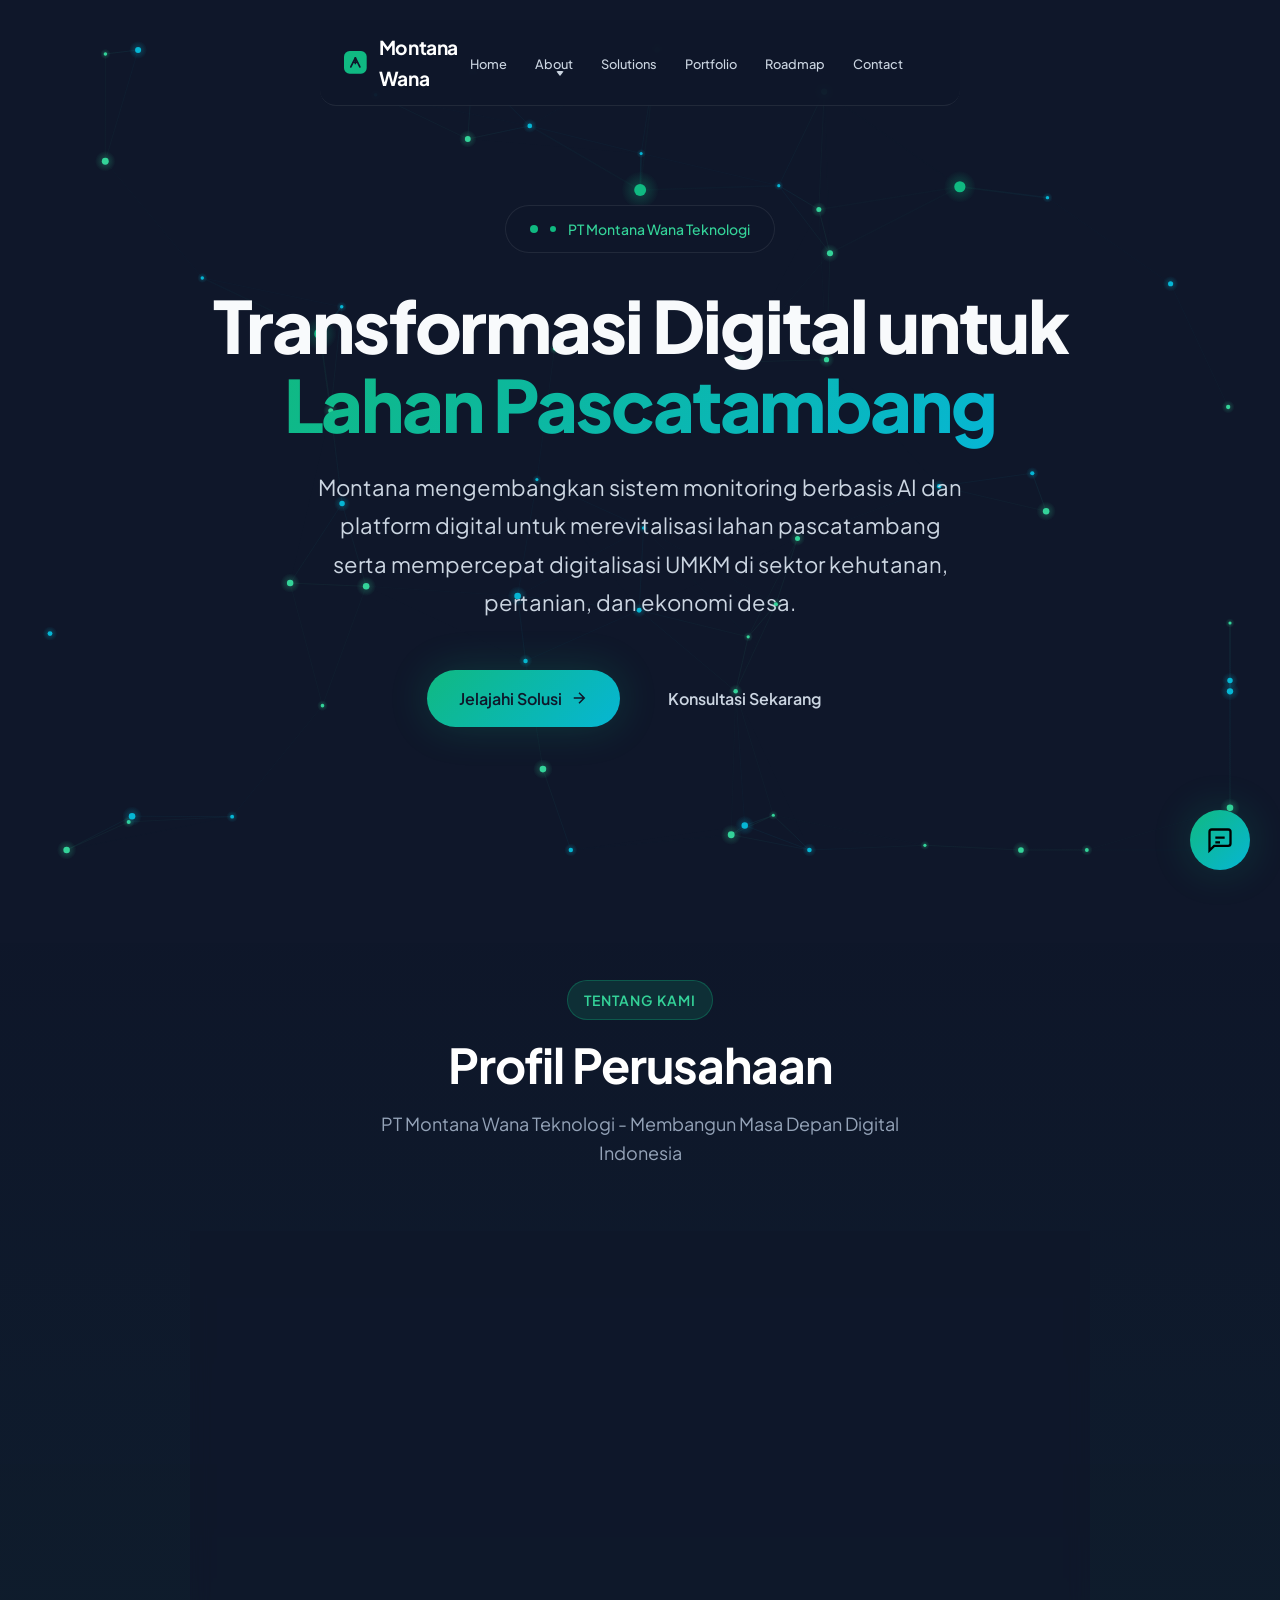
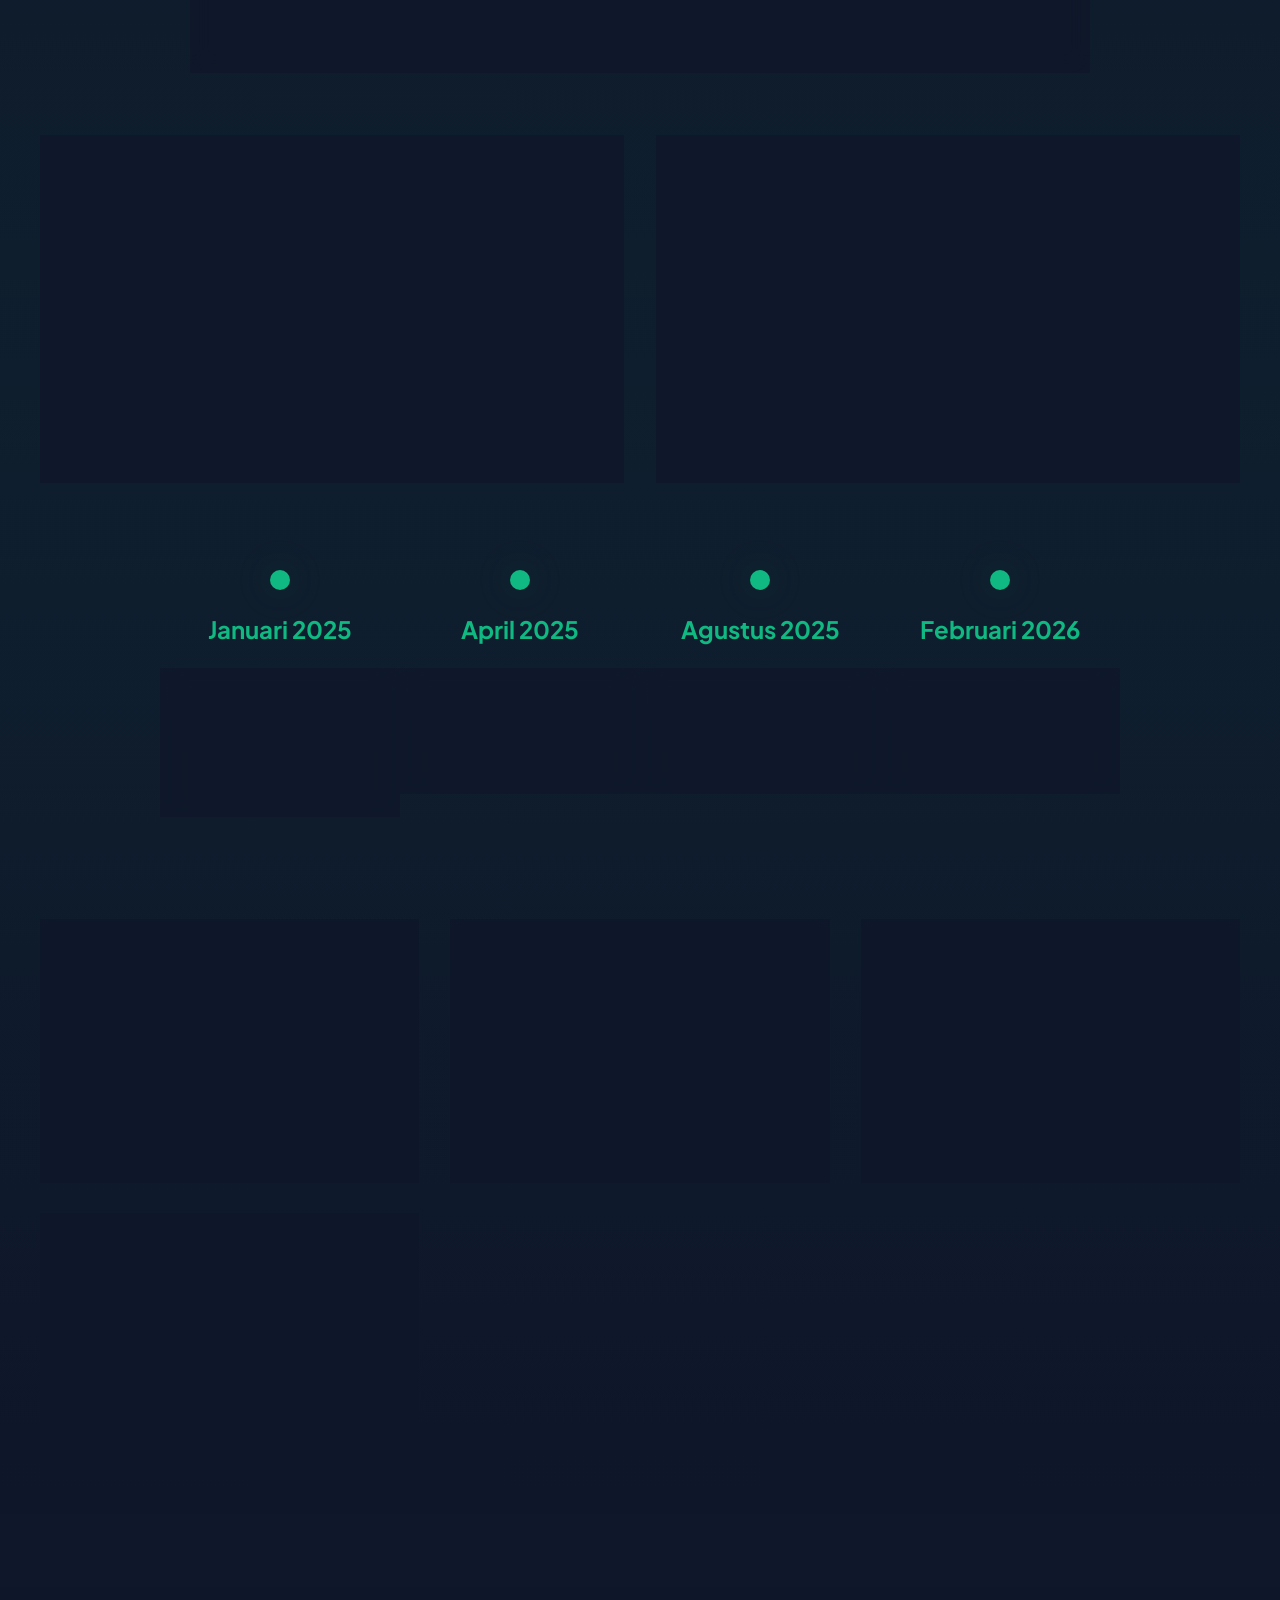
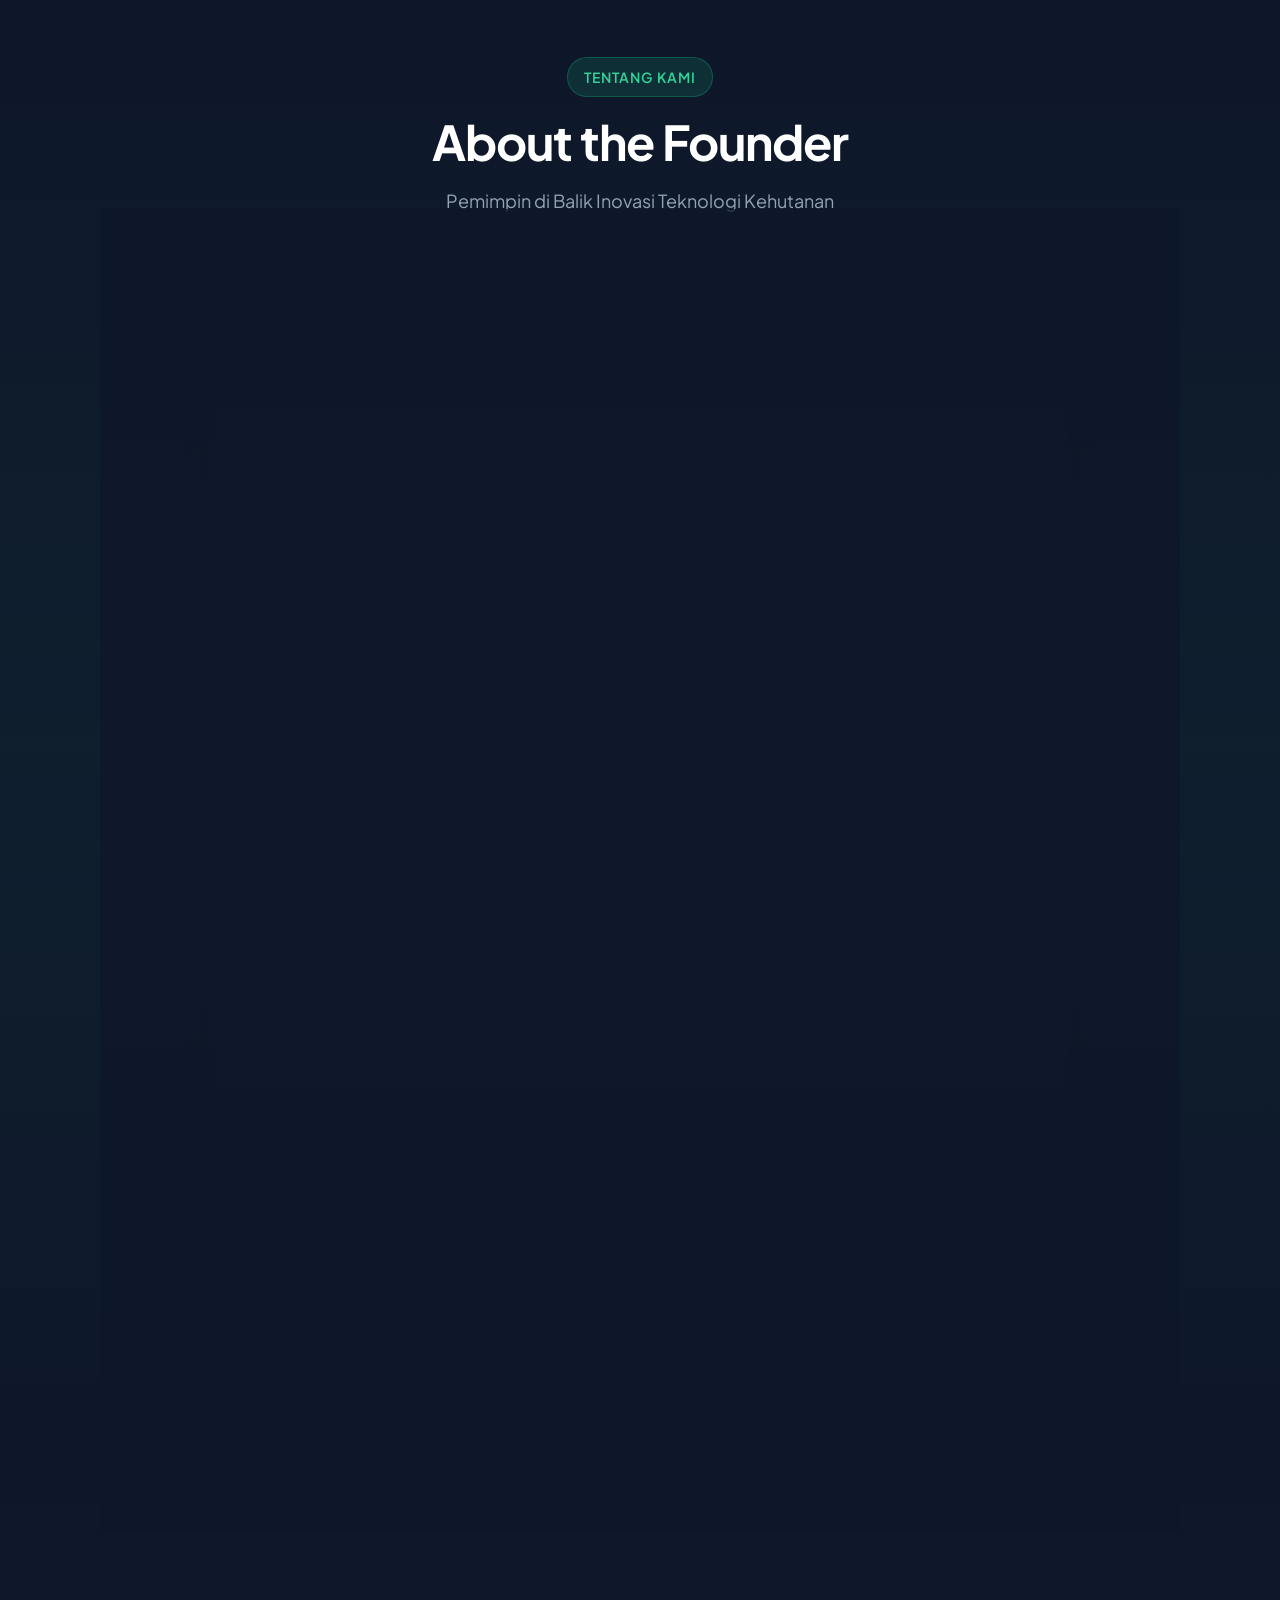
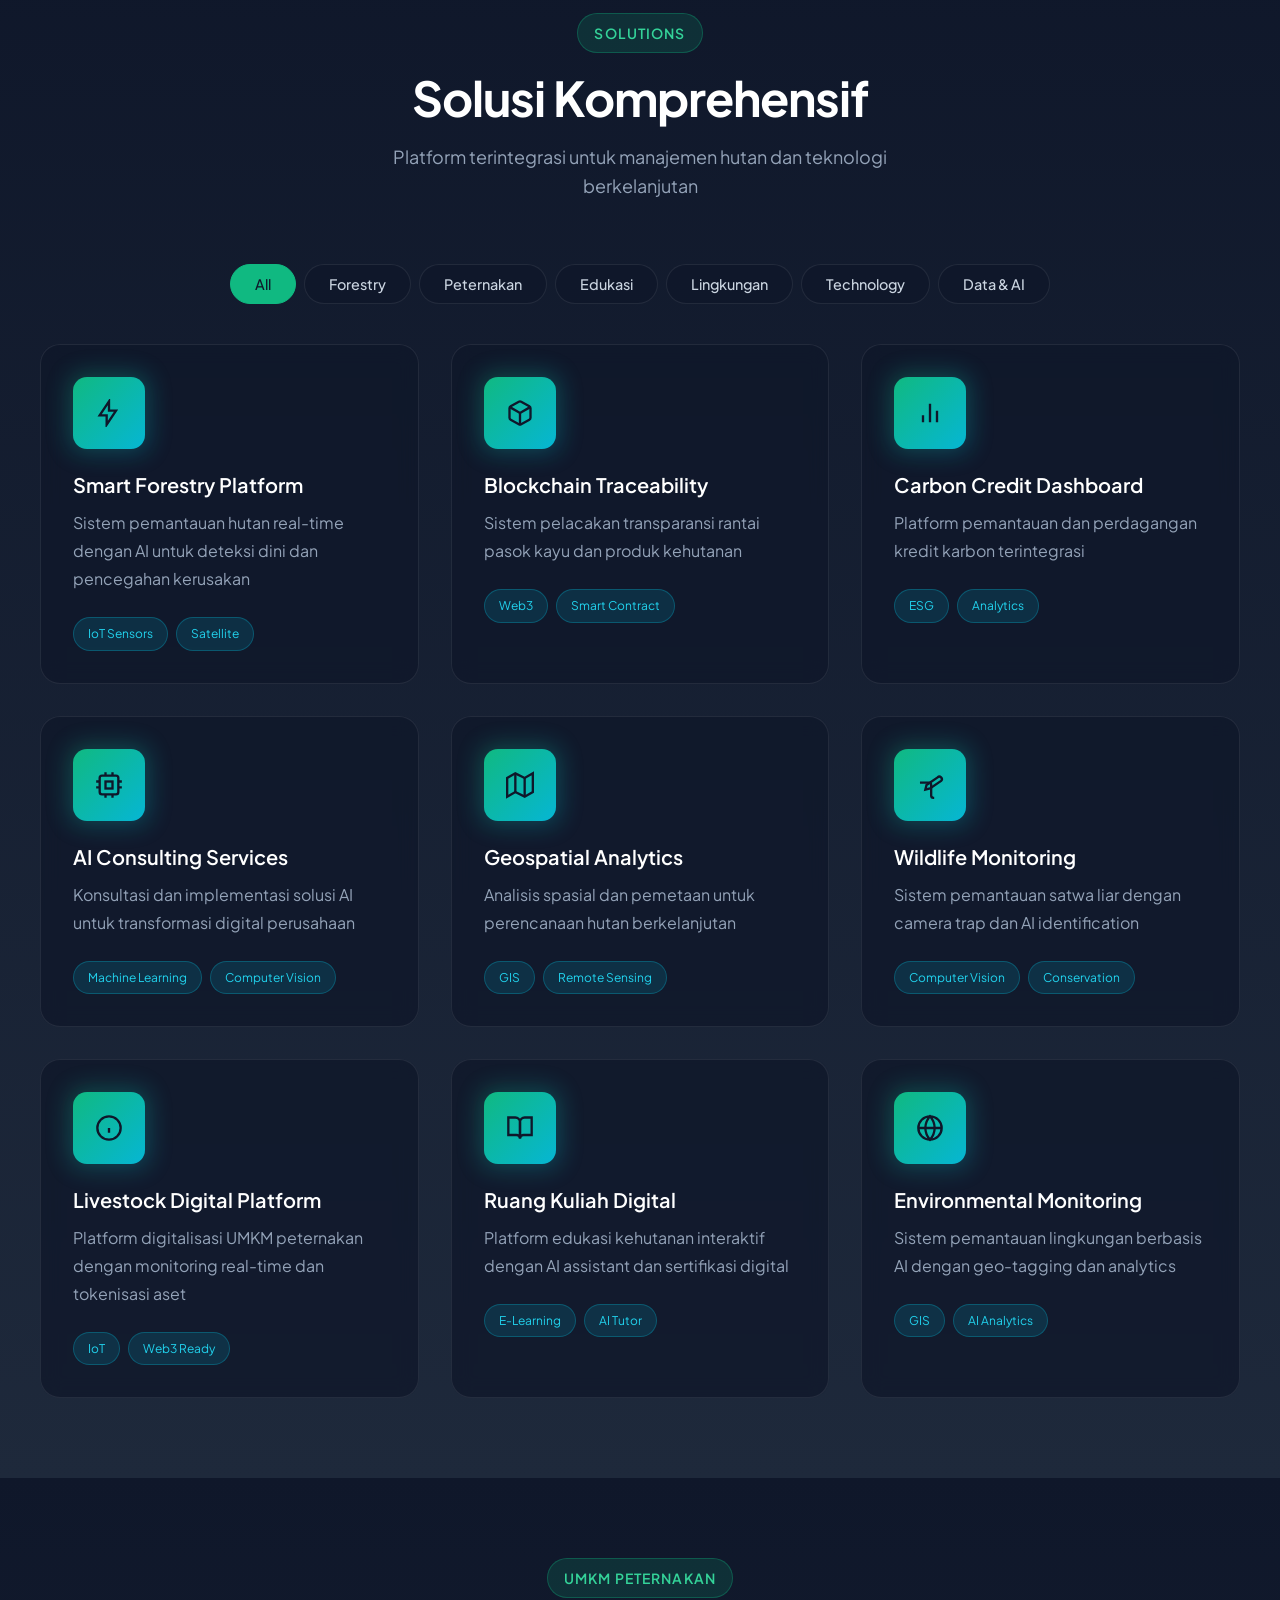
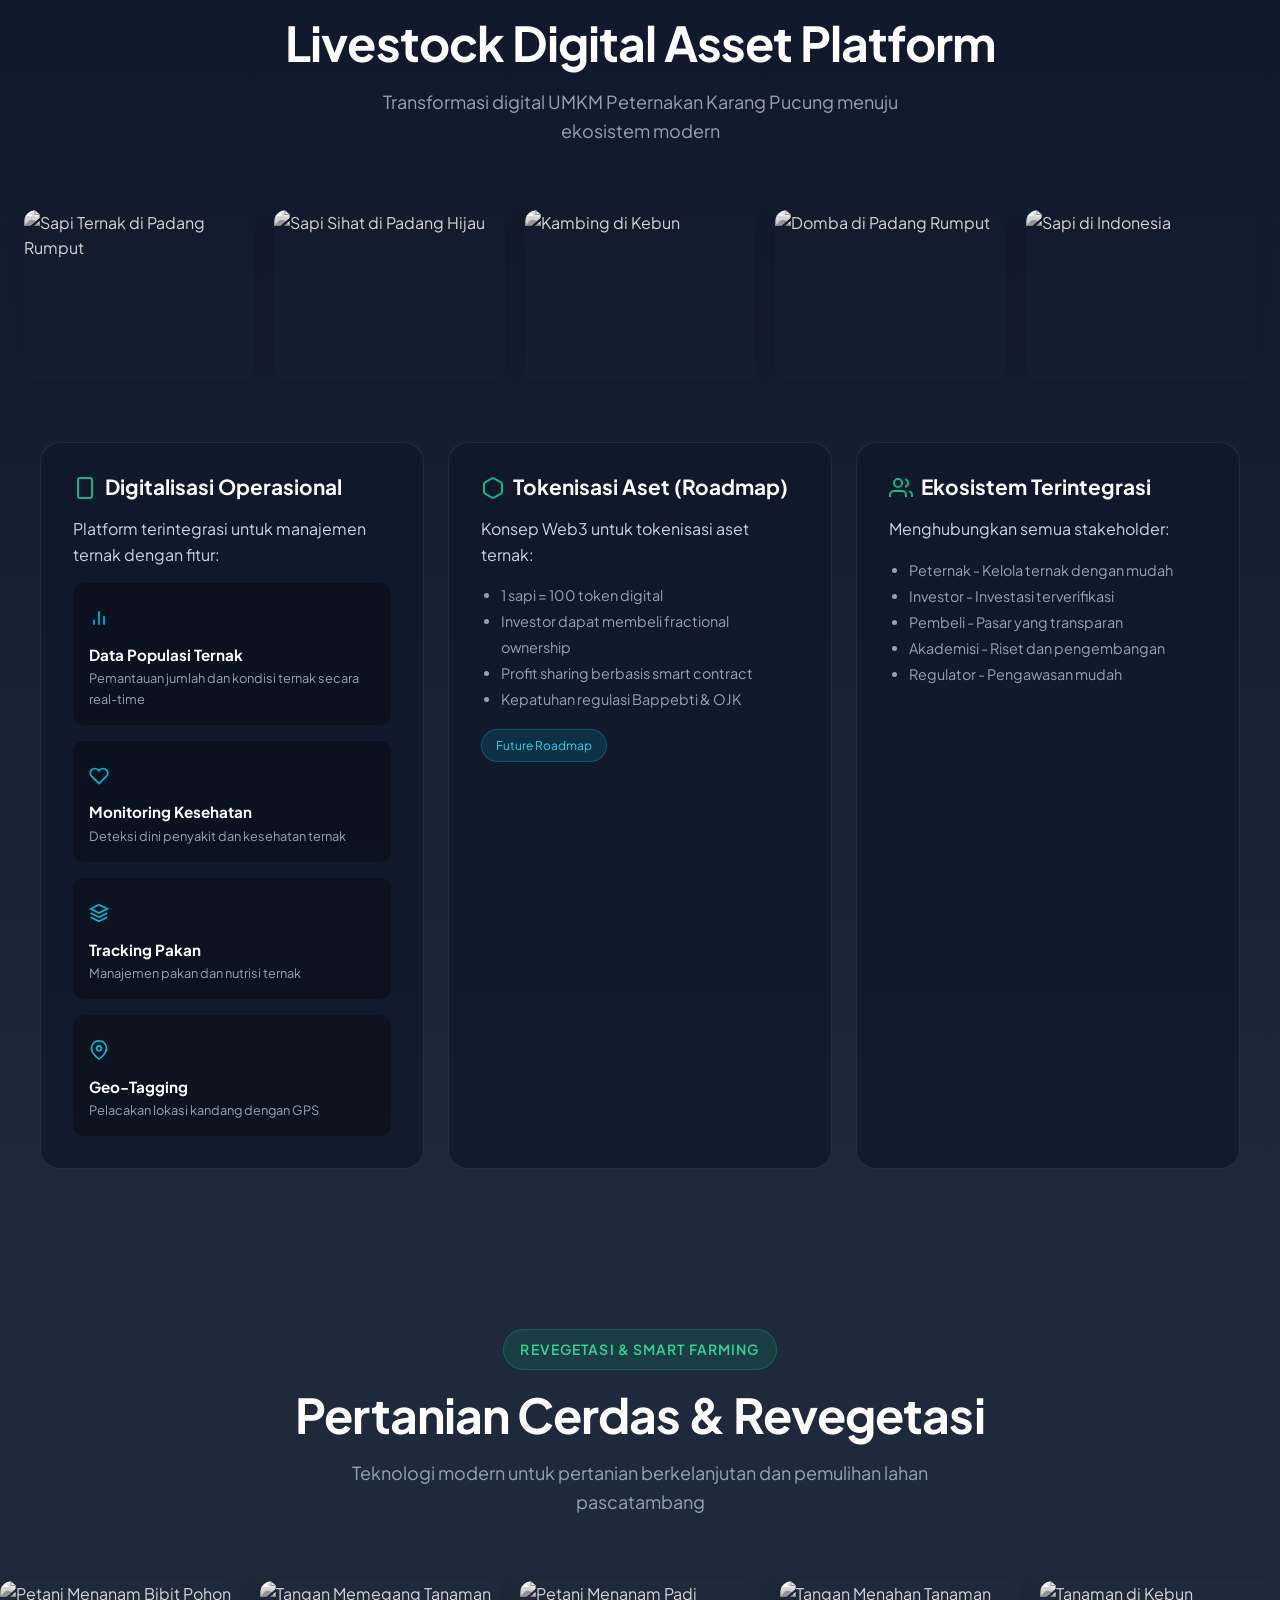
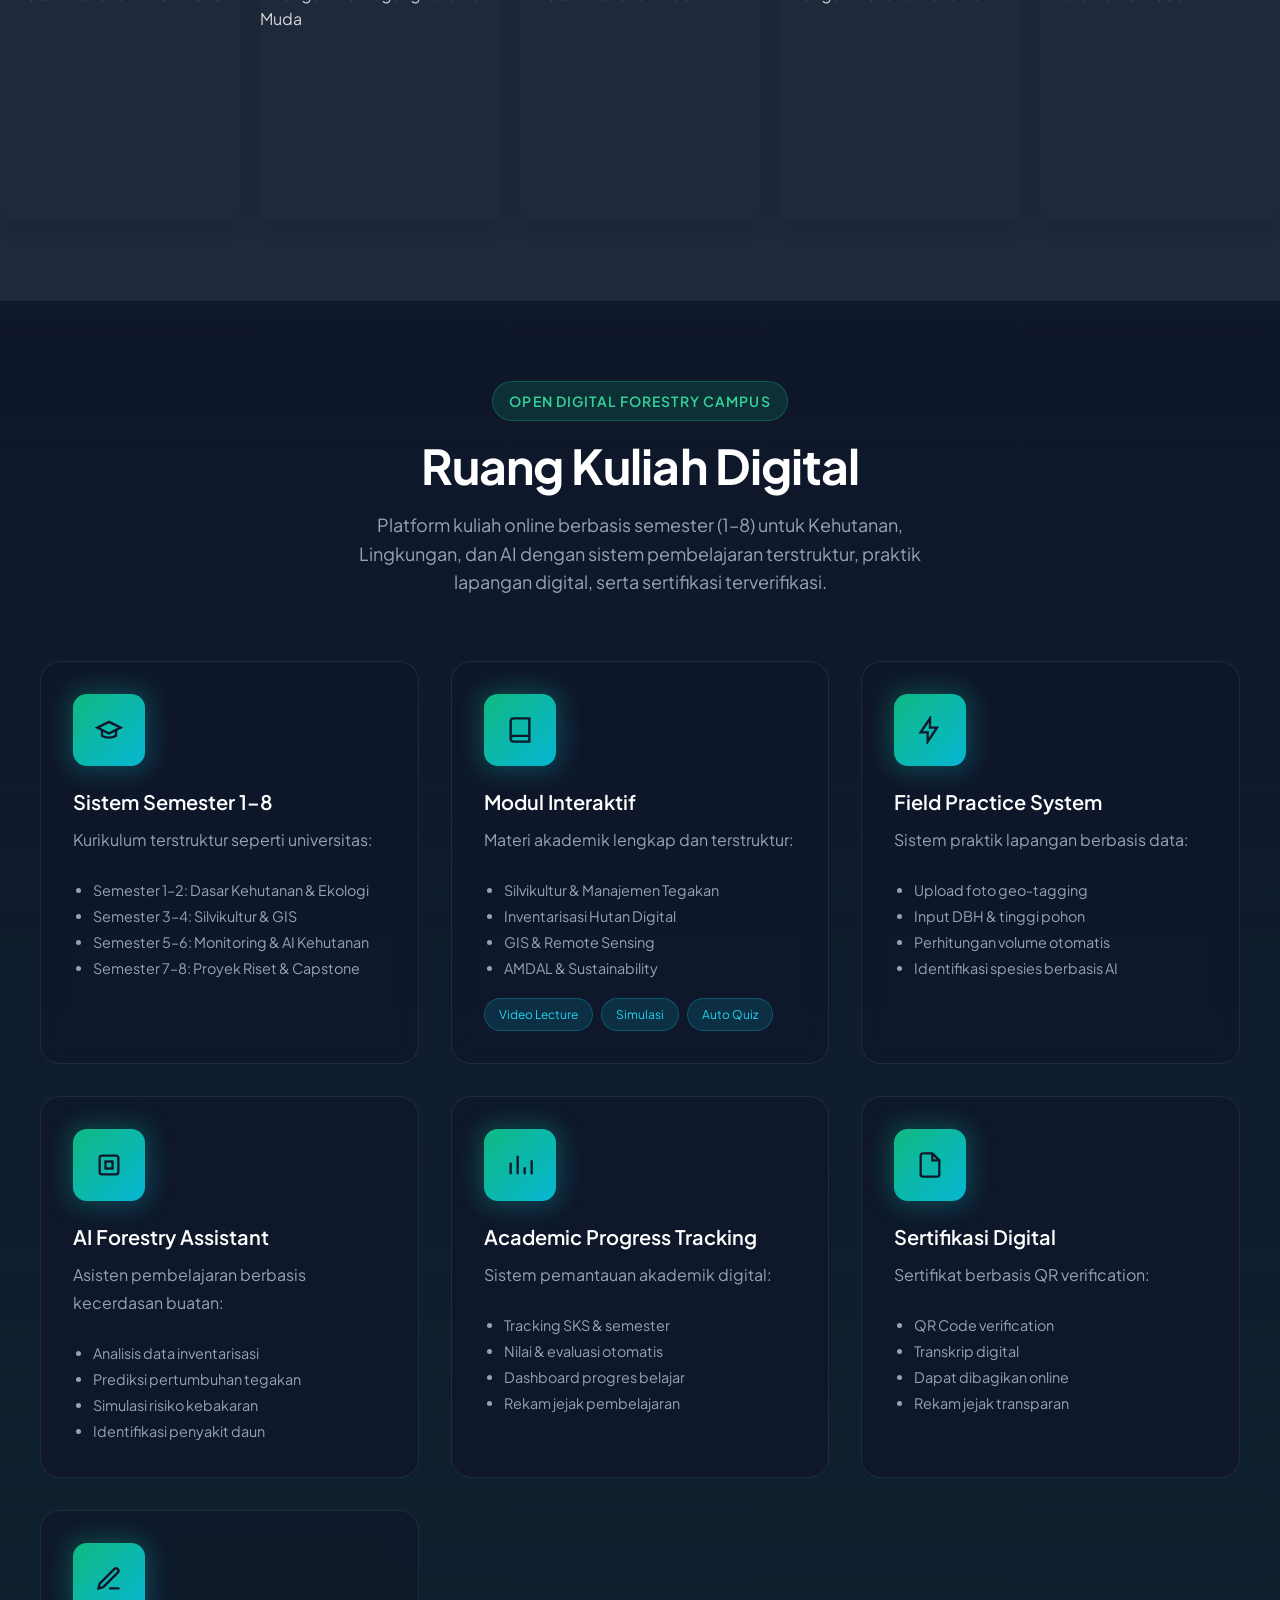
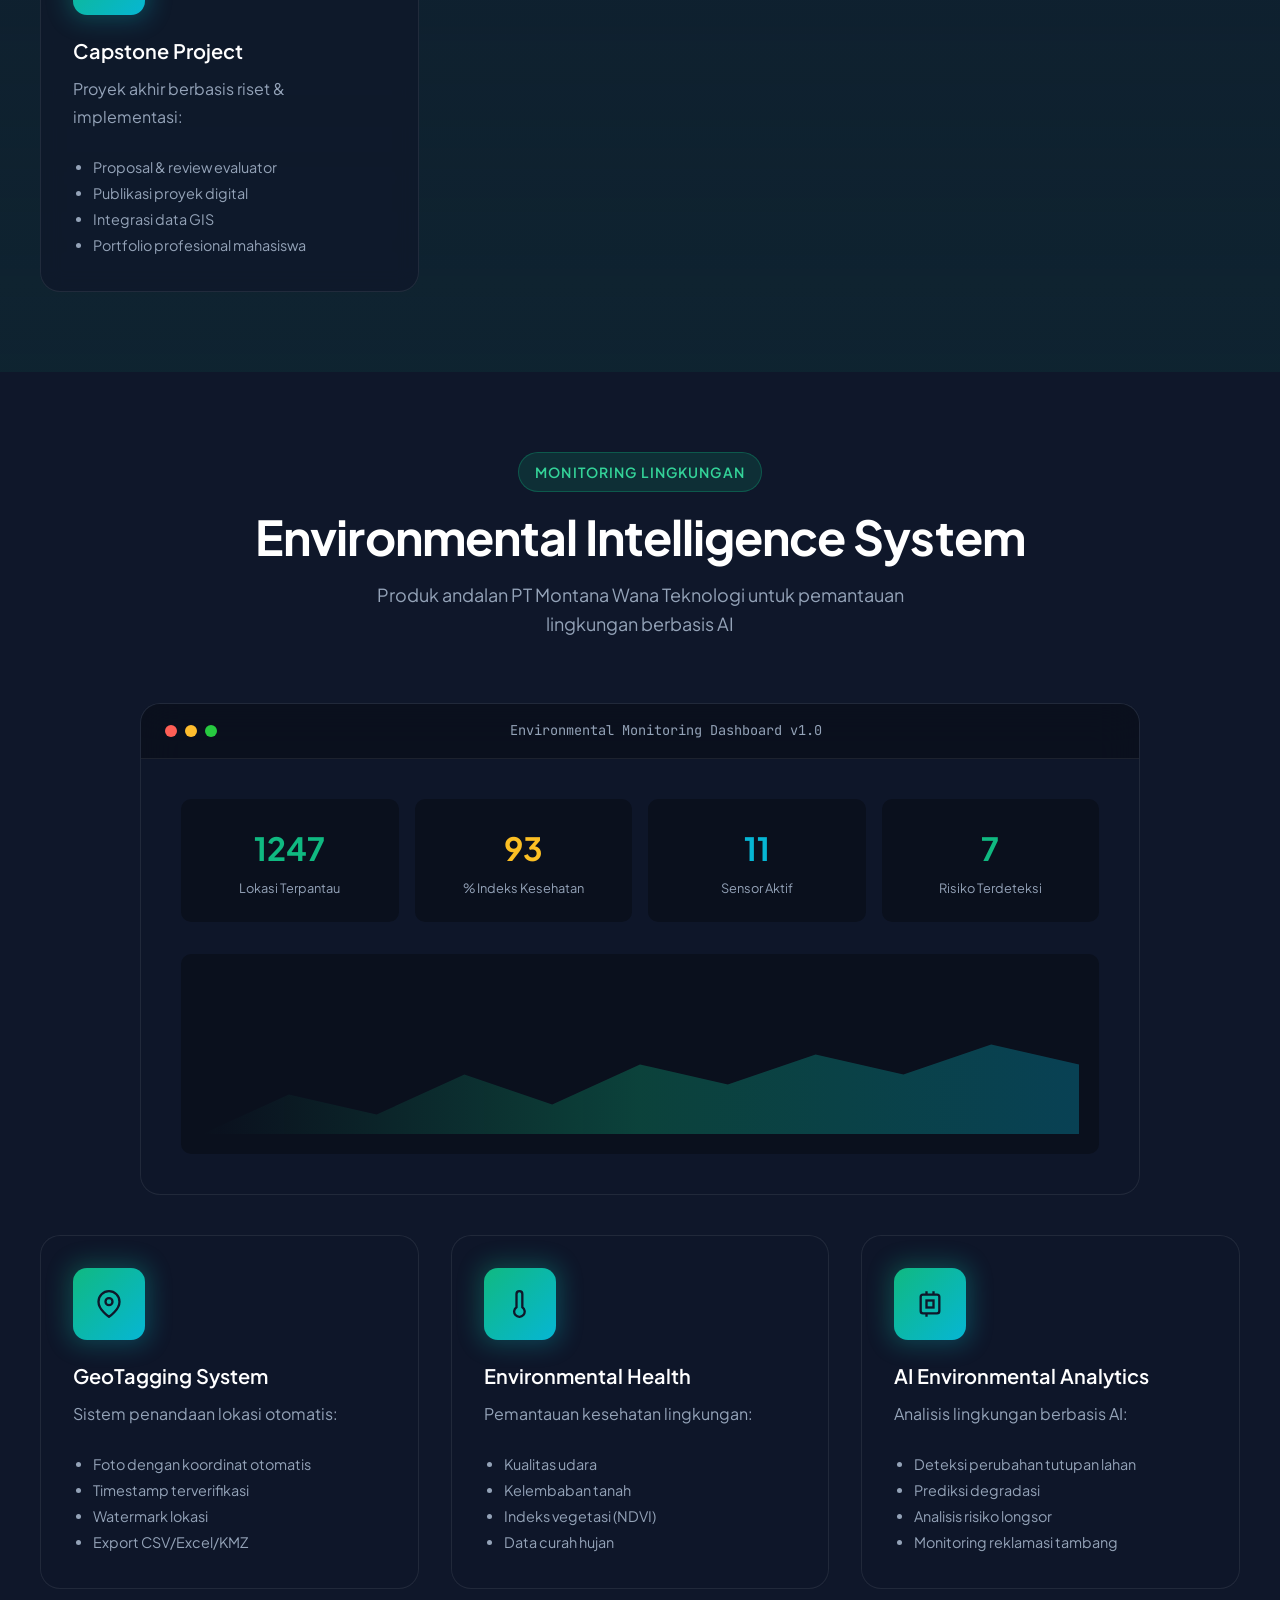
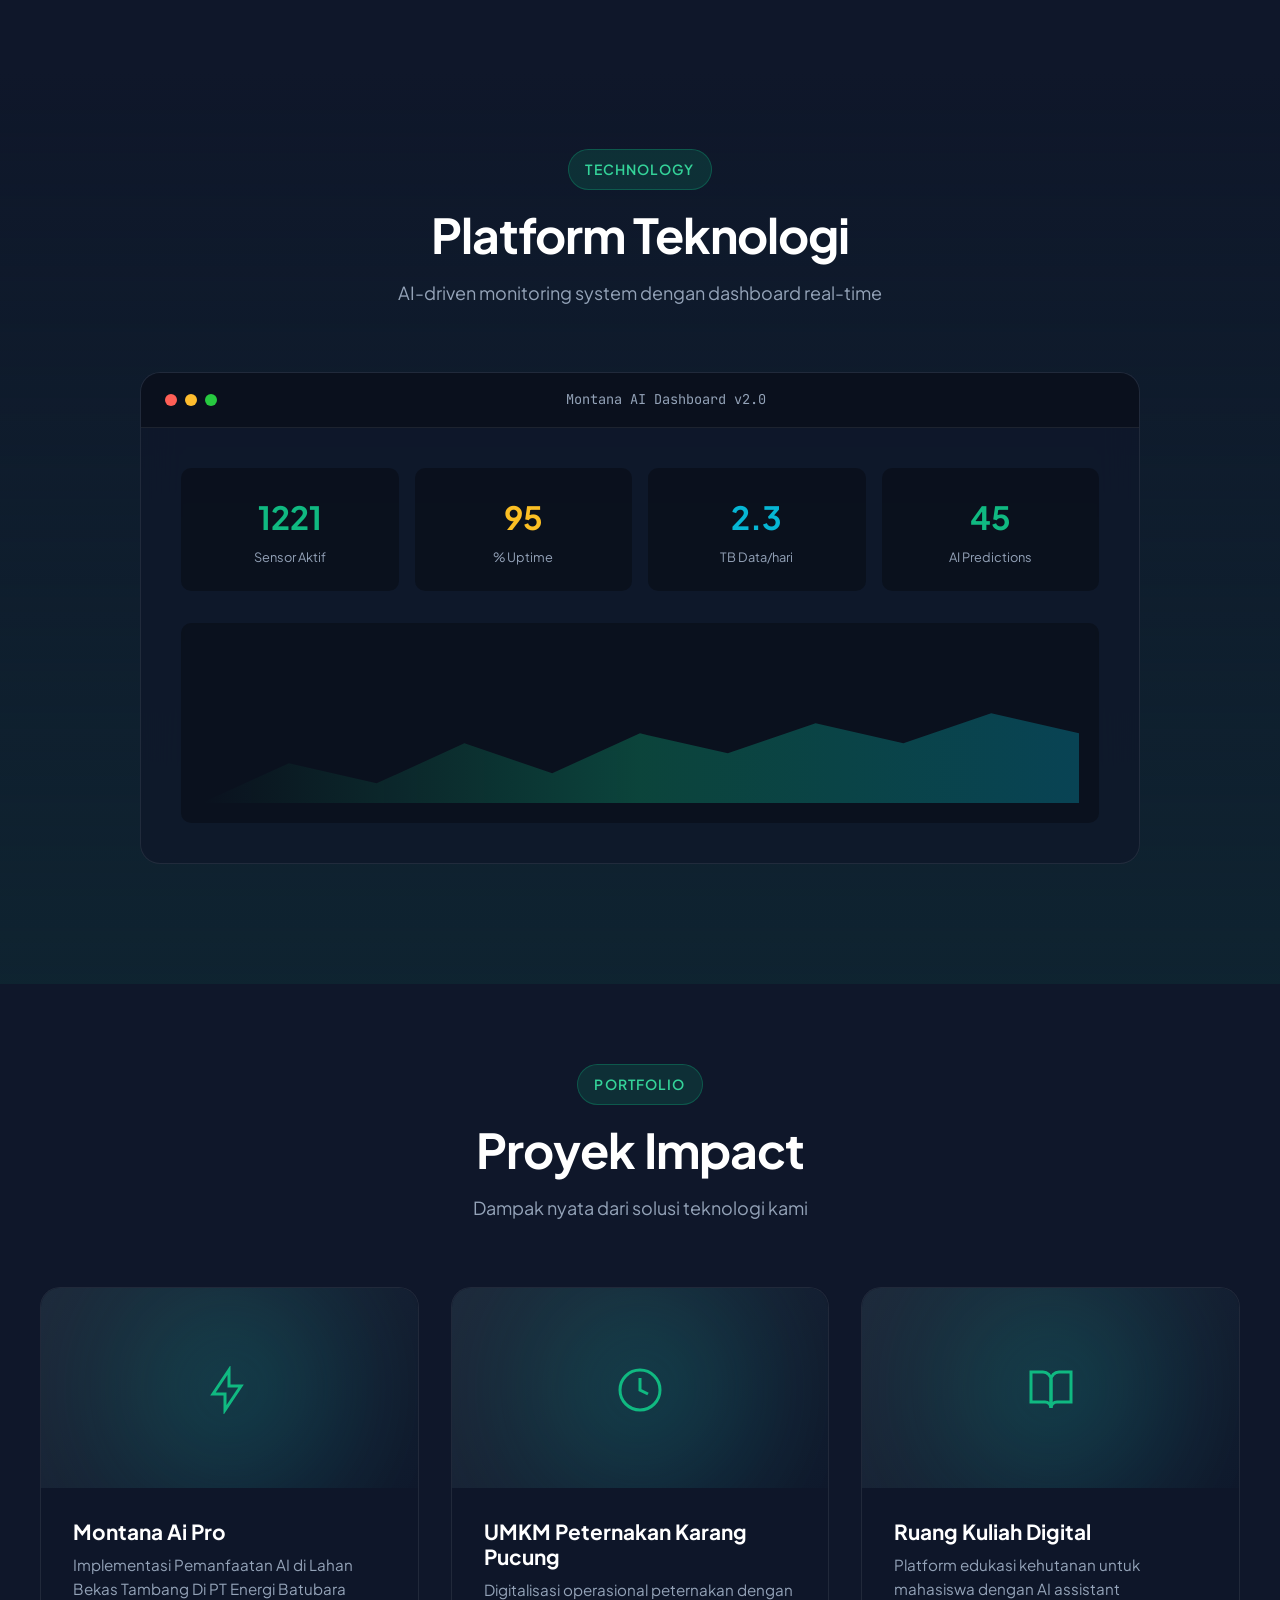
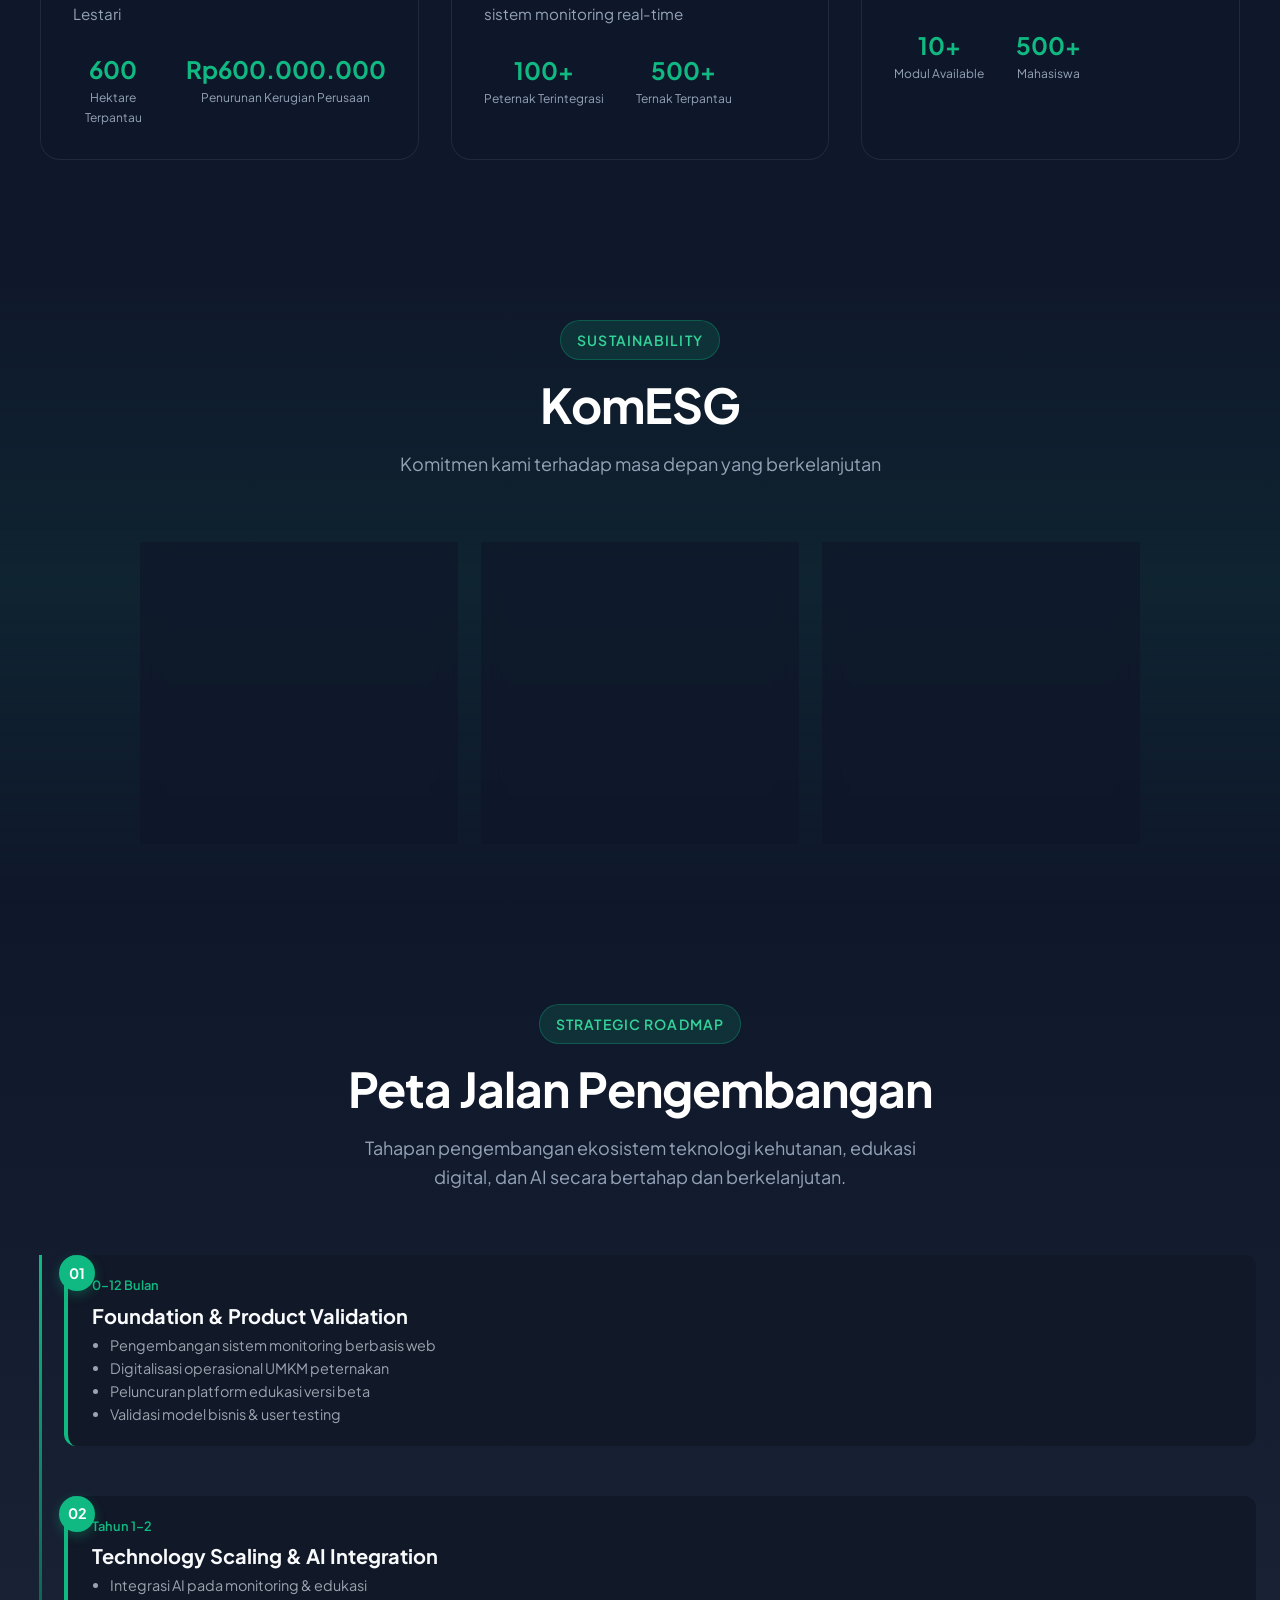
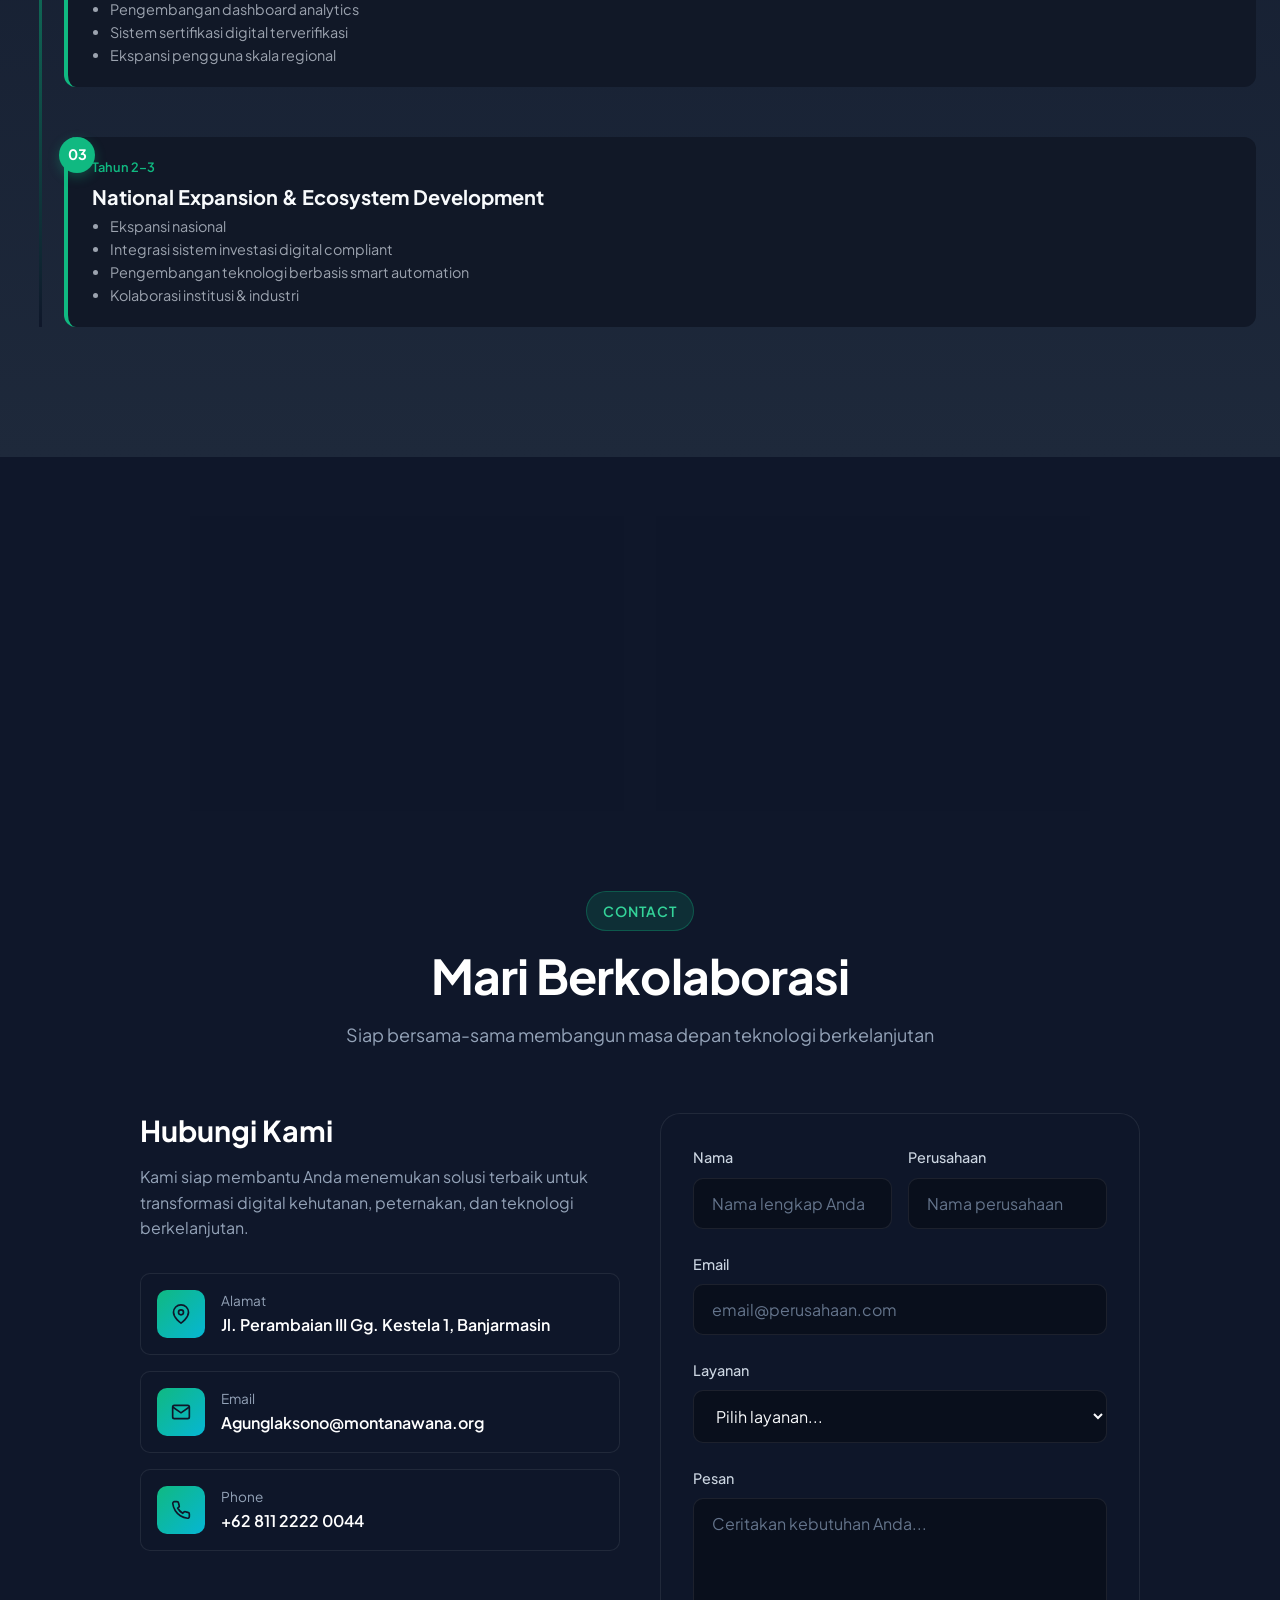
==== index.html @ 8a097831 "Initial commit - montanawana.org website" ====
<!DOCTYPE html>
<html lang="id">
<head>
    <meta charset="UTF-8">
    <meta name="viewport" content="width=device-width, initial-scale=1.0">
    <meta name="description" content="PT Montana Wana Teknologi - Future-Driven Digital Forestry & Technology Solutions di Indonesia. Menyediakan Smart Forestry Platform, AI Monitoring, Blockchain Traceability, Carbon Credit Dashboard, dan solusi digital lainnya untuk sektor kehutanan, pertanian, dan lingkungan.">
    <meta name="keywords" content="PT Montana Wana Teknologi, Agung Laksono CEO, Smart Forestry, Digital Forestry Indonesia, AI Monitoring, Blockchain Traceability, Carbon Credit, Geospatial Analytics, Environmental Monitoring, Livestock Digital Platform, Ruang Kuliah Digital, revegetasi pascatambang, teknologi kehutanan, transformasi digital Indonesia, Montana Wana Teknologi, Montan Wana Teknologi">
    <meta name="author" content="Agung Laksono - CEO & Founder PT Montana Wana Teknologi">
    <meta name="robots" content="index, follow, max-image-preview:large, max-snippet:-1, max-video-preview:-1">
    <meta name="googlebot" content="index, follow">
    <meta name="language" content="Indonesian, English">
    <meta name="revisit-after" content="7 days">
    <meta name="geo.region" content="ID-KS">
    <meta name="geo.placename" content="Banjarbaru, Kalimantan Selatan">
    <meta name="organization" content="PT Montana Wana Teknologi">
    <meta name="creator" content="Agung Laksono">
    
    <!-- Canonical URL -->
    <link rel="canonical" href="https://montanawana.org/">
    
    <!-- Open Graph / Facebook -->
    <meta property="og:type" content="website">
    <meta property="og:url" content="https://montanawana.org/">
    <meta property="og:title" content="PT Montana Wana Teknologi | Agung Laksono - CEO & Founder | Digital Forestry & AI Solutions Indonesia">
    <meta property="og:description" content="PT Montana Wana Teknologi adalah perusahaan teknologi digital yang fokus pada Smart Forestry, AI Monitoring, Blockchain Traceability, dan solusi transformasi digital untuk sektor kehutanan dan lingkungan. Didirikan oleh Agung Laksono.">
    <meta property="og:image" content="https://montanawana.org/assets/og-image.jpg">
    <meta property="og:locale" content="id_ID">
    <meta property="og:locale:alternate" content="en_US">
    <meta property="og:site_name" content="PT Montana Wana Teknologi">
    
    <!-- Twitter -->
    <meta name="twitter:card" content="summary_large_image">
    <meta name="twitter:site" content="@montanawana">
    <meta name="twitter:creator" content="@agunglaksono">
    <meta name="twitter:title" content="PT Montana Wana Teknologi | Agung Laksono - CEO & Founder | Digital Forestry & AI Solutions">
    <meta name="twitter:description" content="Perusahaan teknologi digital Indonesia yang fokus pada Smart Forestry, AI Monitoring, Blockchain Traceability untuk sektor kehutanan dan lingkungan.">
    <meta name="twitter:image" content="https://montanawana.org/assets/og-image.jpg">
    
    <!-- Schema.org JSON-LD Structured Data for SEO & AI -->
    <script type="application/ld+json">
    {
      "@context": "https://schema.org",
      "@graph": [
        {
          "@type": "Organization",
          "@id": "https://montanawana.org/#organization",
          "name": "PT Montana Wana Teknologi",
          "alternateName": ["Montana Wana Teknologi", "Montan Wana Teknologi"],
          "url": "https://montanawana.org/",
          "logo": "https://montanawana.org/assets/logo.png",
          "description": "PT Montana Wana Teknologi adalah perusahaan teknologi digital Indonesia yang menyediakan solusi Smart Forestry, AI Monitoring, Blockchain Traceability, Carbon Credit Dashboard, dan platform digital untuk sektor kehutanan, pertanian, lingkungan, dan bisnis.",
          "founder": {
            "@type": "Person",
            "@id": "https://montanawana.org/#founder",
            "name": "Agung Laksono",
            "jobTitle": "CEO & Founder",
            "url": "https://montanawana.org/#founder",
            "sameAs": [
              "https://www.linkedin.com/in/agunglaksono",
              "https://instagram.com/agunglaksono"
            ]
          },
          "foundingDate": "2025-01",
          "foundingLocation": {
            "@type": "Place",
            "address": {
              "@type": "PostalAddress",
              "streetAddress": "Jalan Perambaian III Gg. Kestela 1 RT 030 RW 007, Kelurahan Sungai Ulin",
              "addressLocality": "Banjarbaru Utara",
              "addressRegion": "Kalimantan Selatan",
              "addressCountry": "ID",
              "postalCode": "70711"
            }
          },
          "contactPoint": {
            "@type": "ContactPoint",
            "telephone": "+62-811-2222-0044",
            "contactType": "customer service",
            "email": "agunglaksono@montanawana.org",
            "areaServed": "ID",
            "availableLanguage": ["Indonesian", "English"]
          },
          "sameAs": [
            "https://www.instagram.com/montanawana",
            "https://twitter.com/montanawana",
            "https://www.linkedin.com/company/montanawana"
          ],
          "areaServed": {
            "@type": "Country",
            "name": "Indonesia"
          },
          "serviceType": [
            "Smart Forestry Platform",
            "AI Monitoring System",
            "Blockchain Traceability",
            "Carbon Credit Dashboard",
            "Geospatial Analytics",
            "Environmental Monitoring",
            "Livestock Digital Platform",
            "Digital Education Platform",
            "Web Development",
            "AI Consulting Services"
          ],
          "industry": [
            "Information Technology",
            "Forestry Technology",
            "Environmental Services",
            "Agricultural Technology"
          ],
          "numberOfEmployees": {
            "@type": "QuantitativeValue",
            "minValue": 1,
            "maxValue": 50
          },
          "legalName": "PT Montana Wana Teknologi",
          "vatID": "02.124.456.7-721.000"
        },
        {
          "@type": "Person",
          "@id": "https://montanawana.org/#person",
          "name": "Agung Laksono",
          "url": "https://montanawana.org/#founder",
          "jobTitle": "CEO & Founder",
          "worksFor": {
            "@type": "Organization",
            "@id": "https://montanawana.org/#organization"
          },
          "alumniOf": {
            "@type": "EducationalOrganization",
            "name": "Institut Pertanian Stiper (Instiper) Yogyakarta"
          },
          "birthDate": "1998-08-30",
          "birthPlace": {
            "@type": "Place",
            "address": {
              "@type": "PostalAddress",
              "addressLocality": "Karang Pucung",
              "addressRegion": "Cilacap",
              "addressCountry": "ID",
              "addressRegion": "Jawa Tengah"
            }
          },
          "description": "Agung Laksono adalah CEO dan Founder PT Montana Wana Teknologi, perusahaan teknologi digital yang fokus pada solusi Smart Forestry, AI Monitoring, dan transformasi digital untuk sektor kehutanan, lingkungan, dan bisnis di Indonesia.",
          "knowsAbout": [
            "Web Development",
            "Data Lingkungan",
            "Sistem Monitoring",
            "Geospasial",
            "Artificial Intelligence",
            "Analitik Data",
            "Forestry Technology",
            "Environmental Monitoring",
            "Carbon Credit",
            "Blockchain"
          ],
          "sameAs": [
            "https://www.linkedin.com/in/agunglaksono",
            "https://instagram.com/agunglaksono"
          ]
        },
        {
          "@type": "WebSite",
          "@id": "https://montanawana.org/#website",
          "url": "https://montanawana.org/",
          "name": "PT Montana Wana Teknologi",
          "description": "Platform teknologi digital untuk Smart Forestry, AI Monitoring, Blockchain Traceability, dan solusi transformasi digital sektor kehutanan dan lingkungan",
          "publisher": {
            "@type": "Organization",
            "@id": "https://montanawana.org/#organization"
          },
          "potentialAction": {
            "@type": "SearchAction",
            "target": {
              "@type": "EntryPoint",
              "urlTemplate": "https://montanawana.org/?s={search_term_string}"
            },
            "query-input": "required name=search_term_string"
          }
        },
        {
          "@type": "ItemList",
          "@id": "https://montanawana.org/#products",
          "name": "Produk dan Layanan PT Montana Wana Teknologi",
          "description": "Daftar lengkap produk dan layanan teknologi digital yang disediakan oleh PT Montana Wana Teknologi",
          "numberOfItems": 10,
          "itemListOrder": "https://schema.org/ItemListOrderDescending",
          "itemListElement": [
            {
              "@type": "Product",
              "name": "Smart Forestry Platform",
              "description": "Sistem pemantauan hutan real-time dengan AI untuk deteksi dini dan pencegahan kerusakan hutan. Includes IoT Sensors dan Satellite integration.",
              "brand": {
                "@type": "Brand",
                "name": "PT Montana Wana Teknologi"
              },
              "category": "Forestry Technology",
              "offers": {
                "@type": "Offer",
                "priceCurrency": "IDR",
                "availability": "https://schema.org/InStock"
              }
            },
            {
              "@type": "Product",
              "name": "My Montana AI",
              "description": "Platform manajemen revegetasi dan monitoring lingkungan berbasis AI dan teknologi geospasial untuk mendukung pengelolaan data kehutanan secara efisien dan terukur.",
              "brand": {
                "@type": "Brand",
                "name": "PT Montana Wana Teknologi"
              },
              "category": "AI Technology",
              "additionalProperty": [
                {
                  "@type": "PropertyValue",
                  "name": "Features",
                  "value": "Analisis tutupan lahan, Pemantauan pertumbuhan vegetasi, Perhitungan karbon"
                }
              ]
            },
            {
              "@type": "Product",
              "name": "Blockchain Traceability",
              "description": "Sistem pelacakan transparansi rantai pasok kayu dan produk kehutanan menggunakan teknologi Blockchain dan Smart Contract.",
              "brand": {
                "@type": "Brand",
                "name": "PT Montana Wana Teknologi"
              },
              "category": "Blockchain Technology"
            },
            {
              "@type": "Product",
              "name": "Carbon Credit Dashboard",
              "description": "Platform pemantauan dan perdagangan kredit karbon terintegrasi untuk mendukung ESG dan pembangunan berkelanjutan.",
              "brand": {
                "@type": "Brand",
                "name": "PT Montana Wana Teknologi"
              },
              "category": "Environmental Services"
            },
            {
              "@type": "Product",
              "name": "Geospatial Analytics",
              "description": "Analisis spasial dan pemetaan untuk perencanaan hutan berkelanjutan menggunakan GIS dan Remote Sensing.",
              "brand": {
                "@type": "Brand",
                "name": "PT Montana Wana Teknologi"
              },
              "category": "Geospatial Technology"
            },
            {
              "@type": "Product",
              "name": "Wildlife Monitoring",
              "description": "Sistem pemantauan satwa liar dengan camera trap dan AI identification untuk konservasi biodiversity.",
              "brand": {
                "@type": "Brand",
                "name": "PT Montana Wana Teknologi"
              },
              "category": "Conservation Technology"
            },
            {
              "@type": "Product",
              "name": "Livestock Digital Platform",
              "description": "Platform digitalisasi UMKM peternakan dengan monitoring real-time dan tokenisasi aset. Untuk digitalisasi peternakan Karang Pucung.",
              "brand": {
                "@type": "Brand",
                "name": "PT Montana Wana Teknologi"
              },
              "category": "Agricultural Technology"
            },
            {
              "@type": "Product",
              "name": "Ruang Kuliah Digital",
              "description": "Platform edukasi kehutanan interaktif dengan AI assistant dan sertifikasi digital untuk pembelajaran online.",
              "brand": {
                "@type": "Brand",
                "name": "PT Montana Wana Teknologi"
              },
              "category": "EdTech"
            },
            {
              "@type": "Product",
              "name": "Environmental Monitoring",
              "description": "Sistem pemantauan lingkungan berbasis AI dengan geo-tagging dan analytics untuk pemantauan kualitas lingkungan.",
              "brand": {
                "@type": "Brand",
                "name": "PT Montana Wana Teknologi"
              },
              "category": "Environmental Technology"
            },
            {
              "@type": "Service",
              "name": "AI Consulting Services",
              "description": "Konsultasi dan implementasi solusi AI untuk transformasi digital perusahaan. Includes Machine Learning dan Computer Vision.",
              "brand": {
                "@type": "Brand",
                "name": "PT Montana Wana Teknologi"
              },
              "category": "Consulting Services"
            }
          ]
        },
        {
          "@type": "BreadcrumbList",
          "@id": "https://montanawana.org/#breadcrumb",
          "itemListElement": [
            {
              "@type": "ListItem",
              "position": 1,
              "name": "Home",
              "item": "https://montanawana.org/"
            },
            {
              "@type": "ListItem",
              "position": 2,
              "name": "Tentang Kami",
              "item": "https://montanawana.org/#about-company"
            },
            {
              "@type": "ListItem",
              "position": 3,
              "name": "CEO & Founder",
              "item": "https://montanawana.org/#founder"
            },
            {
              "@type": "ListItem",
              "position": 4,
              "name": "Produk & Layanan",
              "item": "https://montanawana.org/#solutions"
            }
          ]
        }
      ]
    }
    </script>
    
    <!-- Additional SEO: Product Schema (Service) -->
    <script type="application/ld+json">
    {
      "@context": "https://schema.org",
      "@type": "LocalBusiness",
      "@id": "https://montanawana.org/#business",
      "name": "PT Montana Wana Teknologi",
      "image": "https://montanawana.org/assets/logo.png",
      "address": {
        "@type": "PostalAddress",
        "streetAddress": "Jalan Perambaian III Gg. Kestela 1 RT 030 RW 007, Kelurahan Sungai Ulin",
        "addressLocality": "Banjarbaru Utara",
        "addressRegion": "Kalimantan Selatan",
        "addressCountry": "ID",
        "postalCode": "70711"
      },
      "telephone": "+62-811-2222-0044",
      "email": "agunglaksono@montanawana.org",
      "url": "https://montanawana.org/",
      "priceRange": "$$",
      "openingHoursSpecification": {
        "@type": "OpeningHoursSpecification",
        "dayOfWeek": [
          "Monday",
          "Tuesday",
          "Wednesday",
          "Thursday",
          "Friday"
        ],
        "opens": "08:00",
        "closes": "17:00"
      }
    }
    </script>
    
    <title>PT Montana Wana Teknologi | Agung Laksono - CEO & Founder | Smart Forestry & AI Solutions Indonesia</title>
    
    <!-- Fonts -->
    <link rel="preconnect" href="https://fonts.googleapis.com">
    <link rel="preconnect" href="https://fonts.gstatic.com" crossorigin>
    <link href="https://fonts.googleapis.com/css2?family=Plus+Jakarta+Sans:wght@300;400;500;600;700;800&family=JetBrains+Mono:wght@400;500&display=swap" rel="stylesheet">
    
    <!-- Main Stylesheet -->
    <link rel="stylesheet" href="css/styles.css">
    
    <!-- Favicon -->
    <link rel="icon" type="image/svg+xml" href="data:image/svg+xml,<svg xmlns='http://www.w3.org/2000/svg' viewBox='0 0 40 40'><rect width='40' height='40' rx='10' fill='%2310B981'/><path d='M12 28L20 12L28 28' stroke='%230F172A' stroke-width='3' stroke-linecap='round' stroke-linejoin='round'/><path d='M20 12V22' stroke='%230F172A' stroke-width='3' stroke-linecap='round'/></svg>">
</head>
<body>
    <!-- Particle Canvas Background -->
    <canvas id="particle-canvas"></canvas>
    
    <!-- Scroll Progress Bar -->
    <div class="scroll-progress" id="scrollProgress"></div>
    
    <!-- Navigation -->
    <nav class="navbar">
        <div class="nav-logo">
            <svg viewBox="0 0 40 40" fill="none" xmlns="http://www.w3.org/2000/svg">
                <rect width="40" height="40" rx="10" fill="url(#logo-gradient)"/>
                <path d="M12 28L20 12L28 28" stroke="#0F172A" stroke-width="3" stroke-linecap="round" stroke-linejoin="round"/>
                <path d="M20 12V22" stroke="#0F172A" stroke-width="3" stroke-linecap="round"/>
                <path d="M16 20L24 20" stroke="#0F172A" stroke-width="2" stroke-linecap="round"/>
                <defs>
                    <linearGradient id="logo-gradient" x1="0" y1="0" x2="40" y2="40">
                        <stop stop-color="#10B981"/>
                        <stop offset="1" stop-color="#06B6D4"/>
                    </linearGradient>
                </defs>
            </svg>
            <span>Montana Wana</span>
        </div>
        
        <ul class="nav-links">
            <li><a href="#home">Home</a></li>
            <li class="nav-dropdown"><a href="#about-company">About</a>
                <ul class="dropdown-menu">
                    <li><a href="#about-company">Profil Perusahaan</a></li>
                    <li><a href="#founder">About the Founder</a></li>
                </ul>
            </li>
            <li><a href="#solutions">Solutions</a></li>
            <li><a href="#portfolio">Portfolio</a></li>
            <li><a href="#roadmap">Roadmap</a></li>
            <li><a href="#contact">Contact</a></li>
        </ul>
        
        <div class="nav-actions">
            <button class="mobile-menu-btn" aria-label="Toggle menu">
                <span></span>
                <span></span>
                <span></span>
            </button>
        </div>
    </nav>

    <!-- Neural Network Canvas -->
    <canvas id="neural-canvas"></canvas>

    <!-- Hero Section -->
<section class="hero" id="home">
    <div class="hero-content">
        <div class="hero-badge">
            <span class="badge-dot"></span>
            <span>PT Montana Wana Teknologi</span>
        </div>
        
        <h1 class="hero-title">
            Transformasi Digital untuk<br>
            <span class="highlight">Lahan Pascatambang </span>
        </h1>
        
        <p class="hero-subtitle">
            Montana mengembangkan sistem monitoring berbasis AI dan platform digital 
            untuk merevitalisasi lahan pascatambang serta mempercepat digitalisasi 
            UMKM di sektor kehutanan, pertanian, dan ekonomi desa.
        </p>
        
        <div class="hero-cta">
            <a href="#solutions" class="btn btn-primary">
                Jelajahi Solusi
                <svg width="18" height="18" viewBox="0 0 24 24" fill="none" stroke="currentColor" stroke-width="2">
                    <path d="M5 12h14M12 5l7 7-7 7"/>
                </svg>
            </a>
            <a href="#contact" class="btn btn-outline">
                Konsultasi Sekarang
            </a>
        </div>
    </div>
</section>

    <!-- About Section -->
    <section class="about" id="about-company">
        <div class="section-header reveal">
            <span class="section-tag">Tentang Kami</span>
            <h2 class="section-title">Profil Perusahaan</h2>
            <p class="section-desc">PT Montana Wana Teknologi - Membangun Masa Depan Digital Indonesia</p>
        </div>
        
        <!-- Company Profile Card -->
        <div class="profile-card reveal">
            <div class="info-grid">
                <div class="info-item">
                    <h3>Identitas Perusahaan</h3>
                    <div><strong>Nama:</strong> PT Montana Wana Teknologi</div>
                    <div><strong>Bentuk:</strong> Perseroan Perorangan</div>
                    
                </div>
                <div class="info-item">
                    <h3>Alamat Kantor</h3>
                    <p>Jalan Perambaian III Gg. Kestela 1 RT 030 RW 007<br>
                    Kelurahan Sungai Ulin, Kecamatan Banjarbaru Utara<br>
                    Kota Banjarbaru, Kalimantan Selatan</p>
                </div>
                <div class="info-item">
                    <h3>Pendiri</h3>
                    <div><strong>Nama:</strong> Agung Laksono</div>
                    <div><strong>Lahir:</strong> 30 Agustus 1998</div>
                    <div><strong>Asal:</strong> Karang Pucung, Cilacap, Jawa Tengah</div>
                </div>
            </div>
            <div class="kbli-tags">
                <span class="solution-tag">02409 - Jasa Penunjang Kehutanan Lainnya</span>
                <span class="solution-tag">62012 - Aktivitas Pengembangan Aplikasi E-Commerce</span>
                <span class="solution-tag">62019 - Aktivitas Pemrograman Komputer Lainnya</span>
                <span class="solution-tag">63122 - Portal Web dan/atau Platform Digital Komersial</span>
                <span class="solution-tag">70209 - Aktivitas Konsultasi Manajemen Lainnya</span>
            </div>
        </div>
        
        <!-- Visi Misi -->
<div class="values-grid mb-3">
    
    <!-- Visi -->
    <div class="value-card reveal">
        <div class="value-icon">
            <!-- Icon Target (Vision / Direction) -->
            <svg width="32" height="32" viewBox="0 0 24 24" fill="none" stroke="#10B981" stroke-width="2" stroke-linecap="round" stroke-linejoin="round">
                <circle cx="12" cy="12" r="10"/>
                <circle cx="12" cy="12" r="6"/>
                <circle cx="12" cy="12" r="2"/>
            </svg>
        </div>
        <h3>Visi</h3>
        <p>Menjadi perusahaan teknologi yang inovatif, terpercaya, dan berkelanjutan dalam mendukung transformasi digital sektor kehutanan, lingkungan, dan bisnis di Indonesia.</p>
    </div>

    <!-- Misi -->
    <div class="value-card reveal">
        <div class="value-icon">
            <!-- Icon Checklist (Mission / Execution) -->
            <svg width="32" height="32" viewBox="0 0 24 24" fill="none" stroke="#10B981" stroke-width="2" stroke-linecap="round" stroke-linejoin="round">
                <path d="M9 11l3 3L22 4"/>
                <path d="M21 12v7a2 2 0 0 1-2 2H5a2 2 0 0 1-2-2V5a2 2 0 0 1 2-2h11"/>
            </svg>
        </div>
        <h3>Misi</h3>
        <p>Mengembangkan solusi teknologi yang aplikatif dan berdampak nyata, mendukung efisiensi, transparansi, dan akurasi pengelolaan data, memberikan layanan konsultasi dan pengembangan sistem yang profesional, serta mendorong pemanfaatan teknologi digital untuk pembangunan berkelanjutan.</p>
    </div>

</div>
        <div class="timeline-container reveal">
    <div class="timeline-items">
        <div class="timeline-item">
            <div class="timeline-dot"></div>
            <div class="timeline-year"> Januari 2025</div>
            <div class="timeline-content">
                <h4>Didirikan</h4>
                <p>PT Montana Wana Teknologi berdiri dengan visi inovasi kehutanan dan teknologi</p>
            </div>
        </div>

        <div class="timeline-item">
            <div class="timeline-dot"></div>
            <div class="timeline-year"> April 2025</div>
            <div class="timeline-content">
                <h4>Digital Transformation</h4>
                <p>Platform smart forestry pertama diluncurkan</p>
            </div>
        </div>

        <div class="timeline-item">
            <div class="timeline-dot"></div>
            <div class="timeline-year">Agustus 2025</div>
            <div class="timeline-content">
                <h4>AI Integration</h4>
                <p>AI-driven monitoring system hadir</p>
            </div>
        </div>

        <div class="timeline-item">
            <div class="timeline-dot"></div>
            <div class="timeline-year">Februari 2026</div>
            <div class="timeline-content">
                <h4>UMKM Ecosystem</h4>
                <p>Platform Peternakan Digital & Edukasi Kehutanan</p>
            </div>
        </div>
    </div>
</div>
        <!-- Core Values -->
        <div class="values-grid">
            <div class="value-card reveal">
                <div class="value-icon">
                    <svg width="32" height="32" viewBox="0 0 24 24" fill="none" stroke="#10B981" stroke-width="2">
                        <polygon points="12 2 15.09 8.26 22 9.27 17 14.14 18.18 21.02 12 17.77 5.82 21.02 7 14.14 2 9.27 8.91 8.26 12 2"/>
                    </svg>
                </div>
                <h3>Inovasi Terdepan</h3>
                <p>Terus mengembangkan teknologi mutakhir untuk solusi yang lebih baik</p>
            </div>
            <div class="value-card reveal">
                <div class="value-icon">
                    <svg width="32" height="32" viewBox="0 0 24 24" fill="none" stroke="#10B981" stroke-width="2">
                        <path d="M12 22c5.523 0 10-4.477 10-10S17.523 2 12 2 2 6.477 2 12s4.477 10 10 10z"/>
                        <path d="M12 6v6l4 2"/>
                    </svg>
                </div>
                <h3>Keberlanjutan</h3>
                <p>Komitmen pada pelestarian lingkungan melalui teknologi smart</p>
            </div>
            <div class="value-card reveal">
                <div class="value-icon">
                    <svg width="32" height="32" viewBox="0 0 24 24" fill="none" stroke="#10B981" stroke-width="2">
                        <path d="M17 21v-2a4 4 0 0 0-4-4H5a4 4 0 0 0-4 4v2"/>
                        <circle cx="9" cy="7" r="4"/>
                        <path d="M23 21v-2a4 4 0 0 0-3-3.87"/>
                        <path d="M16 3.13a4 4 0 0 1 0 7.75"/>
                    </svg>
                </div>
                <h3>Kolaborasi</h3>
                <p>Membangun ekosistem inovasi bersama stakeholder</p>
            </div>
            <div class="value-card reveal">
                <div class="value-icon">
                    <svg width="32" height="32" viewBox="0 0 24 24" fill="none" stroke="#10B981" stroke-width="2">
                        <path d="M22 11.08V12a10 10 0 1 1-5.93-9.14"/>
                        <polyline points="22 4 12 14.01 9 11.01"/>
                    </svg>
                </div>
                <h3>Integritas</h3>
                <p>Transparansi dan akuntabilitas dalam setiap proses</p>
            </div>
        </div>
    </section>

    <!-- About the Founder Section -->
    <section class="founder-section" id="founder">
        <div class="section-header reveal">
            <span class="section-tag">Tentang Kami</span>
            <h2 class="section-title">About the Founder</h2>
            <p class="section-desc">Pemimpin di Balik Inovasi Teknologi Kehutanan</p>
        </div>
        
        <div class="founder-card reveal">
            <div class="founder-profile">
                <div class="founder-image">
                    <img src="https://i.ibb.co.com/C3zwF6J7/foto-profil.png" alt="Agung Laksono - CEO & Founder PT Montana Wana Teknologi" width="150" height="150" loading="eager">
                </div>
                <div class="founder-info">
                    <h3>Agung Laksono</h3>
                    <p class="founder-title">CEO & Founder PT Montana Wana Teknologi</p>
                    <p class="founder-education">Lulusan Institut Pertanian Stiper (Instiper) Yogyakarta</p>
                </div>
            </div>
            
            <div class="founder-bio">
                <p><strong>Agung Laksono</strong> adalah CEO dan Founder <strong>PT Montana Wana Teknologi</strong>, perusahaan yang berfokus pada pengembangan solusi digital untuk sektor kehutanan, lingkungan, dan manajemen berbasis teknologi informasi. Sebagai pendiri sekaligus pemimpin strategis perusahaan, ia berperan dalam merumuskan arah inovasi, pengembangan produk, serta transformasi digital yang menjadi fondasi utama pertumbuhan perusahaan.</p>
                
                <p>Berlatar belakang sebagai <strong>pengembang aplikasi web</strong> dengan spesialisasi pada <strong>data lingkungan dan sistem monitoring</strong>, Agung Laksono memiliki kompetensi dalam membangun platform digital yang terintegrasi, presisi, dan berbasis analitik. Keahliannya menggabungkan teknologi geospasial, pengolahan data lapangan, serta kecerdasan buatan (AI) menjadi nilai diferensiasi utama dalam setiap solusi yang dikembangkan.</p>
                
                <p>Salah satu inisiatif strategis yang dipimpinnya adalah pengembangan platform <strong>My Montana AI</strong>, sebuah sistem manajemen revegetasi dan monitoring lingkungan yang dirancang untuk mendukung pengelolaan data kehutanan secara lebih efisien, transparan, dan terukur. Platform ini memanfaatkan teknologi geospasial serta kecerdasan buatan untuk analisis tutupan lahan, pemantauan pertumbuhan vegetasi, serta perhitungan karbon yang presisi guna mendukung praktik pembangunan berkelanjutan.</p>
                
                <p>Agung Laksono merupakan lulusan dari <strong>Institut Pertanian Stiper (Instiper) Yogyakarta</strong>, dengan latar pendidikan yang memperkuat pemahamannya terhadap sektor kehutanan dan lingkungan. Kombinasi antara disiplin ilmu kehutanan dan keahlian teknologi informasi menjadikannya figur yang mampu menjembatani kebutuhan industri lapangan dengan inovasi digital modern.</p>
                
                <p>Di bawah kepemimpinannya, PT Montana Wana Teknologi diarahkan menjadi perusahaan teknologi yang inovatif, terpercaya, dan berkelanjutan dalam mendukung transformasi digital sektor kehutanan, lingkungan, dan bisnis berbasis data di Indonesia.</p>
            </div>
            
            <div class="founder-expertise">
                <h4>Keahlian Utama</h4>
                <div class="expertise-tags">
                    <span class="solution-tag">Web Development</span>
                    <span class="solution-tag">Data Lingkungan</span>
                    <span class="solution-tag">Sistem Monitoring</span>
                    <span class="solution-tag">Geospasial</span>
                    <span class="solution-tag">Artificial Intelligence</span>
                    <span class="solution-tag">Analitik Data</span>
                </div>
            </div>
        </div>
    </section>

    <!-- Solutions Section -->
    <section class="solutions" id="solutions">
        <div class="section-header reveal">
            <span class="section-tag">Solutions</span>
            <h2 class="section-title">Solusi Komprehensif</h2>
            <p class="section-desc">Platform terintegrasi untuk manajemen hutan dan teknologi berkelanjutan</p>
        </div>
        
        <div class="solutions-filter reveal">
            <button class="filter-btn active" data-filter="all">All</button>
            <button class="filter-btn" data-filter="forestry">Forestry</button>
            <button class="filter-btn" data-filter="livestock">Peternakan</button>
            <button class="filter-btn" data-filter="education">Edukasi</button>
            <button class="filter-btn" data-filter="environment">Lingkungan</button>
            <button class="filter-btn" data-filter="technology">Technology</button>
            <button class="filter-btn" data-filter="data">Data & AI</button>
        </div>
        
        <div class="solutions-grid">
            <div class="solution-card reveal" data-category="forestry">
                <div class="solution-icon">
                    <svg width="28" height="28" viewBox="0 0 24 24" fill="none" stroke="#0F172A" stroke-width="2">
                        <path d="M12 2L4 14h6v8l8-12h-6V2z"/>
                    </svg>
                </div>
                <h3>Smart Forestry Platform</h3>
                <p>Sistem pemantauan hutan real-time dengan AI untuk deteksi dini dan pencegahan kerusakan</p>
                <div class="solution-tags">
                    <span class="solution-tag">IoT Sensors</span>
                    <span class="solution-tag">Satellite</span>
                </div>
            </div>
            
            <div class="solution-card reveal" data-category="technology">
                <div class="solution-icon">
                    <svg width="28" height="28" viewBox="0 0 24 24" fill="none" stroke="#0F172A" stroke-width="2">
                        <path d="M21 16V8a2 2 0 0 0-1-1.73l-7-4a2 2 0 0 0-2 0l-7 4A2 2 0 0 0 3 8v8a2 2 0 0 0 1 1.73l7 4a2 2 0 0 0 2 0l7-4A2 2 0 0 0 21 16z"/>
                        <polyline points="3.27 6.96 12 12.01 20.73 6.96"/>
                        <line x1="12" y1="22.08" x2="12" y2="12"/>
                    </svg>
                </div>
                <h3>Blockchain Traceability</h3>
                <p>Sistem pelacakan transparansi rantai pasok kayu dan produk kehutanan</p>
                <div class="solution-tags">
                    <span class="solution-tag">Web3</span>
                    <span class="solution-tag">Smart Contract</span>
                </div>
            </div>
            
            <div class="solution-card reveal" data-category="data">
                <div class="solution-icon">
                    <svg width="28" height="28" viewBox="0 0 24 24" fill="none" stroke="#0F172A" stroke-width="2">
                        <line x1="18" y1="20" x2="18" y2="10"/>
                        <line x1="12" y1="20" x2="12" y2="4"/>
                        <line x1="6" y1="20" x2="6" y2="14"/>
                    </svg>
                </div>
                <h3>Carbon Credit Dashboard</h3>
                <p>Platform pemantauan dan perdagangan kredit karbon terintegrasi</p>
                <div class="solution-tags">
                    <span class="solution-tag">ESG</span>
                    <span class="solution-tag">Analytics</span>
                </div>
            </div>
            
            <div class="solution-card reveal" data-category="technology">
                <div class="solution-icon">
                    <svg width="28" height="28" viewBox="0 0 24 24" fill="none" stroke="#0F172A" stroke-width="2">
                        <rect x="4" y="4" width="16" height="16" rx="2" ry="2"/>
                        <rect x="9" y="9" width="6" height="6"/>
                        <line x1="9" y1="1" x2="9" y2="4"/>
                        <line x1="15" y1="1" x2="15" y2="4"/>
                        <line x1="9" y1="20" x2="9" y2="23"/>
                        <line x1="15" y1="20" x2="15" y2="23"/>
                        <line x1="20" y1="9" x2="23" y2="9"/>
                        <line x1="20" y1="14" x2="23" y2="14"/>
                        <line x1="1" y1="9" x2="4" y2="9"/>
                        <line x1="1" y1="14" x2="4" y2="14"/>
                    </svg>
                </div>
                <h3>AI Consulting Services</h3>
                <p>Konsultasi dan implementasi solusi AI untuk transformasi digital perusahaan</p>
                <div class="solution-tags">
                    <span class="solution-tag">Machine Learning</span>
                    <span class="solution-tag">Computer Vision</span>
                </div>
            </div>
            
            <div class="solution-card reveal" data-category="data">
                <div class="solution-icon">
                    <svg width="28" height="28" viewBox="0 0 24 24" fill="none" stroke="#0F172A" stroke-width="2">
                        <polygon points="1 6 1 22 8 18 16 22 23 18 23 2 16 6 8 2 1 6"/>
                        <line x1="8" y1="2" x2="8" y2="18"/>
                        <line x1="16" y1="6" x2="16" y2="22"/>
                    </svg>
                </div>
                <h3>Geospatial Analytics</h3>
                <p>Analisis spasial dan pemetaan untuk perencanaan hutan berkelanjutan</p>
                <div class="solution-tags">
                    <span class="solution-tag">GIS</span>
                    <span class="solution-tag">Remote Sensing</span>
                </div>
            </div>
            
            <div class="solution-card reveal" data-category="forestry">
                <div class="solution-icon">
                    <svg width="28" height="28" viewBox="0 0 24 24" fill="none" stroke="#0F172A" stroke-width="2">
                        <path d="M16 7h.01"/>
                        <path d="M3.4 10H11a2 2 0 0 1 2 2v9a2 2 0 0 0 2 2h.6"/>
                        <path d="M18.5 5.5a2.121 2.121 0 0 1 3 3L12 15l-4 1 1-4Z"/>
                    </svg>
                </div>
                <h3>Wildlife Monitoring</h3>
                <p>Sistem pemantauan satwa liar dengan camera trap dan AI identification</p>
                <div class="solution-tags">
                    <span class="solution-tag">Computer Vision</span>
                    <span class="solution-tag">Conservation</span>
                </div>
            </div>
            
            <div class="solution-card reveal" data-category="livestock">
                <div class="solution-icon">
                    <svg width="28" height="28" viewBox="0 0 24 24" fill="none" stroke="#0F172A" stroke-width="2">
                        <circle cx="12" cy="12" r="10"/>
                        <path d="M12 16v-4"/>
                        <path d="M12 8h.01"/>
                    </svg>
                </div>
                <h3>Livestock Digital Platform</h3>
                <p>Platform digitalisasi UMKM peternakan dengan monitoring real-time dan tokenisasi aset</p>
                <div class="solution-tags">
                    <span class="solution-tag">IoT</span>
                    <span class="solution-tag">Web3 Ready</span>
                </div>
            </div>
            
            <div class="solution-card reveal" data-category="education">
                <div class="solution-icon">
                    <svg width="28" height="28" viewBox="0 0 24 24" fill="none" stroke="#0F172A" stroke-width="2">
                        <path d="M2 3h6a4 4 0 0 1 4 4v14a3 3 0 0 0-3-3H2z"/>
                        <path d="M22 3h-6a4 4 0 0 0-4 4v14a3 3 0 0 1 3-3h7z"/>
                    </svg>
                </div>
                <h3>Ruang Kuliah Digital</h3>
                <p>Platform edukasi kehutanan interaktif dengan AI assistant dan sertifikasi digital</p>
                <div class="solution-tags">
                    <span class="solution-tag">E-Learning</span>
                    <span class="solution-tag">AI Tutor</span>
                </div>
            </div>
            
            <div class="solution-card reveal" data-category="environment">
                <div class="solution-icon">
                    <svg width="28" height="28" viewBox="0 0 24 24" fill="none" stroke="#0F172A" stroke-width="2">
                        <circle cx="12" cy="12" r="10"/>
                        <line x1="2" y1="12" x2="22" y2="12"/>
                        <path d="M12 2a15.3 15.3 0 0 1 4 10 15.3 15.3 0 0 1-4 10 15.3 15.3 0 0 1-4-10 15.3 15.3 0 0 1 4-10z"/>
                    </svg>
                </div>
                <h3>Environmental Monitoring</h3>
                <p>Sistem pemantauan lingkungan berbasis AI dengan geo-tagging dan analytics</p>
                <div class="solution-tags">
                    <span class="solution-tag">GIS</span>
                    <span class="solution-tag">AI Analytics</span>
                </div>
            </div>
        </div>
    </section>

    <!-- Livestock Digital Asset Platform Section -->
    <section class="livestock" id="livestock">
        <div class="section-header reveal">
            <span class="section-tag">UMKM Peternakan</span>
            <h2 class="section-title">Livestock Digital Asset Platform</h2>
            <p class="section-desc">Transformasi digital UMKM Peternakan Karang Pucung menuju ekosistem modern</p>
        </div>
        
        <!-- Livestock Image Gallery -->
        <div class="livestock-gallery reveal">
            <div class="gallery-grid">
                <div class="gallery-item">
                    <img src="https://images.unsplash.com/photo-1500595046743-cd271d694d30?w=800&q=80" 
                         alt="Sapi Ternak di Padang Rumput" 
                         class="grayscale-effect livestock-img"
                         loading="lazy">
                    <div class="gallery-caption">Sapi Potong</div>
                </div>
                <div class="gallery-item">
                    <img src="https://images.unsplash.com/photo-1570042225831-d98fa7577f1e?w=800&q=80" 
                         alt="Sapi Sihat di Padang Hijau" 
                         class="grayscale-effect livestock-img"
                         loading="lazy">
                    <div class="gallery-caption">Peternakan Sapi</div>
                </div>
                <div class="gallery-item">
                    <img src="https://images.unsplash.com/photo-1484557985045-edf25e08da73?w=800&q=80" 
                         alt="Kambing di Kebun" 
                         class="grayscale-effect livestock-img"
                         loading="lazy">
                    <div class="gallery-caption">Kambing</div>
                </div>
                <div class="gallery-item">
                    <img src="https://images.pexels.com/photos/4642907/pexels-photo-4642907.jpeg?w=800&q=80" 
                         alt="Domba di Padang Rumput" 
                         class="grayscale-effect livestock-img"
                         loading="lazy">
                    <div class="gallery-caption">Domba</div>
                </div>
                <div class="gallery-item">
                    <img src="https://images.unsplash.com/photo-1527153857715-3908f2bae5e8?w=800&q=80" 
                         alt="Sapi di Indonesia" 
                         class="grayscale-effect livestock-img"
                         loading="lazy">
                    <div class="gallery-caption">Sapi Lokal</div>
                </div>
            </div>
        </div>
        
        <div class="livestock-grid">
            <div class="livestock-feature reveal">
                <h3>
                    <svg width="24" height="24" viewBox="0 0 24 24" fill="none" stroke="#10B981" stroke-width="2">
                        <rect x="5" y="2" width="14" height="20" rx="2" ry="2"/>
                        <line x1="12" y1="18" x2="12.01" y2="18"/>
                    </svg>
                    Digitalisasi Operasional
                </h3>
                <p>Platform terintegrasi untuk manajemen ternak dengan fitur:</p>
                <div class="feature-grid">
                    <div class="feature-item">
                        <div class="icon">
                            <svg width="20" height="20" viewBox="0 0 24 24" fill="none" stroke="#06B6D4" stroke-width="2">
                                <line x1="18" y1="20" x2="18" y2="10"/>
                                <line x1="12" y1="20" x2="12" y2="4"/>
                                <line x1="6" y1="20" x2="6" y2="14"/>
                            </svg>
                        </div>
                        <h4>Data Populasi Ternak</h4>
                        <p>Pemantauan jumlah dan kondisi ternak secara real-time</p>
                    </div>
                    <div class="feature-item">
                        <div class="icon">
                            <svg width="20" height="20" viewBox="0 0 24 24" fill="none" stroke="#06B6D4" stroke-width="2">
                                <path d="M20.84 4.61a5.5 5.5 0 0 0-7.78 0L12 5.67l-1.06-1.06a5.5 5.5 0 0 0-7.78 7.78l1.06 1.06L12 21.23l7.78-7.78 1.06-1.06a5.5 5.5 0 0 0 0-7.78z"/>
                            </svg>
                        </div>
                        <h4>Monitoring Kesehatan</h4>
                        <p>Deteksi dini penyakit dan kesehatan ternak</p>
                    </div>
                    <div class="feature-item">
                        <div class="icon">
                            <svg width="20" height="20" viewBox="0 0 24 24" fill="none" stroke="#06B6D4" stroke-width="2">
                                <path d="M12 2L2 7l10 5 10-5-10-5z"/>
                                <path d="M2 17l10 5 10-5"/>
                                <path d="M2 12l10 5 10-5"/>
                            </svg>
                        </div>
                        <h4>Tracking Pakan</h4>
                        <p>Manajemen pakan dan nutrisi ternak</p>
                    </div>
                    <div class="feature-item">
                        <div class="icon">
                            <svg width="20" height="20" viewBox="0 0 24 24" fill="none" stroke="#06B6D4" stroke-width="2">
                                <path d="M21 10c0 7-9 13-9 13s-9-6-9-13a9 9 0 0 1 18 0z"/>
                                <circle cx="12" cy="10" r="3"/>
                            </svg>
                        </div>
                        <h4>Geo-Tagging</h4>
                        <p>Pelacakan lokasi kandang dengan GPS</p>
                    </div>
                </div>
            </div>
            
            <div class="livestock-feature reveal">
                <h3>
                    <svg width="24" height="24" viewBox="0 0 24 24" fill="none" stroke="#10B981" stroke-width="2">
                        <path d="M21 16V8a2 2 0 0 0-1-1.73l-7-4a2 2 0 0 0-2 0l-7 4A2 2 0 0 0 3 8v8a2 2 0 0 0 1 1.73l7 4a2 2 0 0 0 2 0l7-4A2 2 0 0 0 21 16z"/>
                    </svg>
                    Tokenisasi Aset (Roadmap)
                </h3>
                <p>Konsep Web3 untuk tokenisasi aset ternak:</p>
                <ul>
                    <li>1 sapi = 100 token digital</li>
                    <li>Investor dapat membeli fractional ownership</li>
                    <li>Profit sharing berbasis smart contract</li>
                    <li>Kepatuhan regulasi Bappebti & OJK</li>
                </ul>
                <div class="solution-tags" style="margin-top: 16px;">
                    <span class="solution-tag">Future Roadmap</span>
                </div>
            </div>
            
            <div class="livestock-feature reveal">
                <h3>
                    <svg width="24" height="24" viewBox="0 0 24 24" fill="none" stroke="#10B981" stroke-width="2">
                        <path d="M17 21v-2a4 4 0 0 0-4-4H5a4 4 0 0 0-4 4v2"/>
                        <circle cx="9" cy="7" r="4"/>
                        <path d="M23 21v-2a4 4 0 0 0-3-3.87"/>
                        <path d="M16 3.13a4 4 0 0 1 0 7.75"/>
                    </svg>
                    Ekosistem Terintegrasi
                </h3>
                <p>Menghubungkan semua stakeholder:</p>
                <ul>
                    <li>Peternak - Kelola ternak dengan mudah</li>
                    <li>Investor - Investasi terverifikasi</li>
                    <li>Pembeli - Pasar yang transparan</li>
                    <li>Akademisi - Riset dan pengembangan</li>
                    <li>Regulator - Pengawasan mudah</li>
                </ul>
            </div>
        </div>
    </section>
    
    <!-- Farming & Reforestation Gallery Section -->
    <section class="farming-gallery" id="farming-gallery">
        <div class="section-header reveal">
            <span class="section-tag">Revegetasi & Smart Farming</span>
            <h2 class="section-title">Pertanian Cerdas & Revegetasi</h2>
            <p class="section-desc">Teknologi modern untuk pertanian berkelanjutan dan pemulihan lahan pascatambang</p>
        </div>
        
        <div class="farming-gallery-grid reveal">
            <div class="gallery-item">
                <img src="https://images.unsplash.com/photo-1416879595882-3373a0480b5b?w=800&q=80" 
                     alt="Petani Menanam Bibit Pohon" 
                     class="grayscale-effect farming-img"
                     loading="lazy">
                <div class="gallery-caption">Penamanan Bibit</div>
            </div>
            <div class="gallery-item">
                <img src="https://images.pexels.com/photos/3738088/pexels-photo-3738088.jpeg?w=800&q=80" 
                     alt="Tangan Memegang Tanaman Muda" 
                     class="grayscale-effect farming-img"
                     loading="lazy">
                <div class="gallery-caption">Perawatan Tanaman</div>
            </div>
            <div class="gallery-item">
                <img src="https://images.unsplash.com/photo-1625246333195-78d9c38ad449?w=800&q=80" 
                     alt="Petani Menanam Padi" 
                     class="grayscale-effect farming-img"
                     loading="lazy">
                <div class="gallery-caption">Pertanian Padi</div>
            </div>
            <div class="gallery-item">
                <img src="https://images.unsplash.com/photo-1606923829579-0cb981a83e2e?w=800&q=80" 
                     alt="Tangan Menahan Tanaman" 
                     class="grayscale-effect farming-img"
                     loading="lazy">
                <div class="gallery-caption">Hydroponik</div>
            </div>
            <div class="gallery-item">
                <img src="https://images.unsplash.com/photo-1523348837708-15d4a09cfac2?w=800&q=80" 
                     alt="Tanaman di Kebun" 
                     class="grayscale-effect farming-img"
                     loading="lazy">
                <div class="gallery-caption">Kebun Modern</div>
            </div>
        </div>
    </section>
    
    <!-- Ruang Kuliah Digital Section -->
<section class="education" id="education">
    <div class="section-header reveal">
        <span class="section-tag">Open Digital Forestry Campus</span>
        <h2 class="section-title">Ruang Kuliah Digital</h2>
        <p class="section-desc">
            Platform kuliah online berbasis semester (1–8) untuk Kehutanan, Lingkungan, dan AI 
            dengan sistem pembelajaran terstruktur, praktik lapangan digital, 
            serta sertifikasi terverifikasi.
        </p>
    </div>
    
    <div class="solutions-grid">

        <!-- Sistem Semester -->
        <div class="solution-card reveal">
            <div class="solution-icon">
                <svg width="28" height="28" viewBox="0 0 24 24" fill="none" stroke="#0F172A" stroke-width="2">
                    <path d="M22 10L12 5 2 10l10 5 10-5z"/>
                    <path d="M6 12v5c3 2 9 2 12 0v-5"/>
                </svg>
            </div>
            <h3>Sistem Semester 1–8</h3>
            <p>Kurikulum terstruktur seperti universitas:</p>
            <ul style="color: var(--gray-400); font-size: 0.9rem; margin-top: 12px; padding-left: 20px; line-height: 1.8;">
                <li>Semester 1–2: Dasar Kehutanan & Ekologi</li>
                <li>Semester 3–4: Silvikultur & GIS</li>
                <li>Semester 5–6: Monitoring & AI Kehutanan</li>
                <li>Semester 7–8: Proyek Riset & Capstone</li>
            </ul>
        </div>

        <!-- Modul Interaktif -->
        <div class="solution-card reveal">
            <div class="solution-icon">
                <svg width="28" height="28" viewBox="0 0 24 24" fill="none" stroke="#0F172A" stroke-width="2">
                    <path d="M4 19.5A2.5 2.5 0 0 1 6.5 17H20"/>
                    <path d="M6.5 2H20v20H6.5A2.5 2.5 0 0 1 4 19.5v-15A2.5 2.5 0 0 1 6.5 2z"/>
                </svg>
            </div>
            <h3>Modul Interaktif</h3>
            <p>Materi akademik lengkap dan terstruktur:</p>
            <ul style="color: var(--gray-400); font-size: 0.9rem; margin-top: 12px; padding-left: 20px; line-height: 1.8;">
                <li>Silvikultur & Manajemen Tegakan</li>
                <li>Inventarisasi Hutan Digital</li>
                <li>GIS & Remote Sensing</li>
                <li>AMDAL & Sustainability</li>
            </ul>
            <div class="solution-tags" style="margin-top: 16px;">
                <span class="solution-tag">Video Lecture</span>
                <span class="solution-tag">Simulasi</span>
                <span class="solution-tag">Auto Quiz</span>
            </div>
        </div>

        <!-- Field Practice -->
        <div class="solution-card reveal">
            <div class="solution-icon">
                <svg width="28" height="28" viewBox="0 0 24 24" fill="none" stroke="#0F172A" stroke-width="2">
                    <path d="M12 2L4 14h6v8l8-12h-6V2z"/>
                </svg>
            </div>
            <h3>Field Practice System</h3>
            <p>Sistem praktik lapangan berbasis data:</p>
            <ul style="color: var(--gray-400); font-size: 0.9rem; margin-top: 12px; padding-left: 20px; line-height: 1.8;">
                <li>Upload foto geo-tagging</li>
                <li>Input DBH & tinggi pohon</li>
                <li>Perhitungan volume otomatis</li>
                <li>Identifikasi spesies berbasis AI</li>
            </ul>
        </div>

        <!-- AI Forestry Assistant -->
        <div class="solution-card reveal">
            <div class="solution-icon">
                <svg width="28" height="28" viewBox="0 0 24 24" fill="none" stroke="#0F172A" stroke-width="2">
                    <rect x="4" y="4" width="16" height="16" rx="2"/>
                    <rect x="9" y="9" width="6" height="6"/>
                </svg>
            </div>
            <h3>AI Forestry Assistant</h3>
            <p>Asisten pembelajaran berbasis kecerdasan buatan:</p>
            <ul style="color: var(--gray-400); font-size: 0.9rem; margin-top: 12px; padding-left: 20px; line-height: 1.8;">
                <li>Analisis data inventarisasi</li>
                <li>Prediksi pertumbuhan tegakan</li>
                <li>Simulasi risiko kebakaran</li>
                <li>Identifikasi penyakit daun</li>
            </ul>
        </div>

        <!-- Academic Progress -->
        <div class="solution-card reveal">
            <div class="solution-icon">
                <svg width="28" height="28" viewBox="0 0 24 24" fill="none" stroke="#0F172A" stroke-width="2">
                    <line x1="4" y1="20" x2="4" y2="10"/>
                    <line x1="10" y1="20" x2="10" y2="4"/>
                    <line x1="16" y1="20" x2="16" y2="14"/>
                    <line x1="22" y1="20" x2="22" y2="8"/>
                </svg>
            </div>
            <h3>Academic Progress Tracking</h3>
            <p>Sistem pemantauan akademik digital:</p>
            <ul style="color: var(--gray-400); font-size: 0.9rem; margin-top: 12px; padding-left: 20px; line-height: 1.8;">
                <li>Tracking SKS & semester</li>
                <li>Nilai & evaluasi otomatis</li>
                <li>Dashboard progres belajar</li>
                <li>Rekam jejak pembelajaran</li>
            </ul>
        </div>

        <!-- Sertifikasi -->
        <div class="solution-card reveal">
            <div class="solution-icon">
                <svg width="28" height="28" viewBox="0 0 24 24" fill="none" stroke="#0F172A" stroke-width="2">
                    <path d="M14 2H6a2 2 0 0 0-2 2v16a2 2 0 0 0 2 2h12a2 2 0 0 0 2-2V8z"/>
                    <polyline points="14 2 14 8 20 8"/>
                </svg>
            </div>
            <h3>Sertifikasi Digital</h3>
            <p>Sertifikat berbasis QR verification:</p>
            <ul style="color: var(--gray-400); font-size: 0.9rem; margin-top: 12px; padding-left: 20px; line-height: 1.8;">
                <li>QR Code verification</li>
                <li>Transkrip digital</li>
                <li>Dapat dibagikan online</li>
                <li>Rekam jejak transparan</li>
            </ul>
        </div>

        <!-- Capstone -->
        <div class="solution-card reveal">
            <div class="solution-icon">
                <svg width="28" height="28" viewBox="0 0 24 24" fill="none" stroke="#0F172A" stroke-width="2">
                    <path d="M12 20h9"/>
                    <path d="M16.5 3.5a2.1 2.1 0 0 1 3 3L7 19l-4 1 1-4Z"/>
                </svg>
            </div>
            <h3>Capstone Project</h3>
            <p>Proyek akhir berbasis riset & implementasi:</p>
            <ul style="color: var(--gray-400); font-size: 0.9rem; margin-top: 12px; padding-left: 20px; line-height: 1.8;">
                <li>Proposal & review evaluator</li>
                <li>Publikasi proyek digital</li>
                <li>Integrasi data GIS</li>
                <li>Portfolio profesional mahasiswa</li>
            </ul>
        </div>

    </div>
</section>

    <!-- Environmental Monitoring Section -->
    <section class="environment" id="environment">
        <div class="section-header reveal">
            <span class="section-tag">Monitoring Lingkungan</span>
            <h2 class="section-title">Environmental Intelligence System</h2>
            <p class="section-desc">Produk andalan PT Montana Wana Teknologi untuk pemantauan lingkungan berbasis AI</p>
        </div>
        
        <div class="tech-showcase reveal">
            <div class="tech-header">
                <div class="tech-dots">
                    <span></span>
                    <span></span>
                    <span></span>
                </div>
                <div class="tech-title-bar">Environmental Monitoring Dashboard v1.0</div>
                <div></div>
            </div>
            <div class="tech-content">
                <div class="dashboard-grid">
                    <div class="dashboard-card">
                        <div class="metric counter" data-target="1250">0</div>
                        <div class="label">Lokasi Terpantau</div>
                    </div>
                    <div class="dashboard-card warning">
                        <div class="metric counter" data-target="94">0</div>
                        <div class="label">% Indeks Kesehatan</div>
                    </div>
                    <div class="dashboard-card info">
                        <div class="metric counter" data-target="12">0</div>
                        <div class="label">Sensor Aktif</div>
                    </div>
                    <div class="dashboard-card">
                        <div class="metric counter" data-target="8">0</div>
                        <div class="label">Risiko Terdeteksi</div>
                    </div>
                </div>
                <div class="tech-chart">
                    <div class="chart-line"></div>
                </div>
            </div>
        </div>
        
        <div class="solutions-grid">
            <div class="solution-card reveal">
                <div class="solution-icon">
                    <svg width="28" height="28" viewBox="0 0 24 24" fill="none" stroke="#0F172A" stroke-width="2">
                        <path d="M21 10c0 7-9 13-9 13s-9-6-9-13a9 9 0 0 1 18 0z"/>
                        <circle cx="12" cy="10" r="3"/>
                    </svg>
                </div>
                <h3>GeoTagging System</h3>
                <p>Sistem penandaan lokasi otomatis:</p>
                <ul style="color: var(--gray-400); font-size: 0.9rem; margin-top: 12px; padding-left: 20px; line-height: 1.8;">
                    <li>Foto dengan koordinat otomatis</li>
                    <li>Timestamp terverifikasi</li>
                    <li>Watermark lokasi</li>
                    <li>Export CSV/Excel/KMZ</li>
                </ul>
            </div>
            
            <div class="solution-card reveal">
                <div class="solution-icon">
                    <svg width="28" height="28" viewBox="0 0 24 24" fill="none" stroke="#0F172A" stroke-width="2">
                        <path d="M14 14.76V3.5a2.5 2.5 0 0 0-5 0v11.26a4.5 4.5 0 1 0 5 0z"/>
                    </svg>
                </div>
                <h3>Environmental Health</h3>
                <p>Pemantauan kesehatan lingkungan:</p>
                <ul style="color: var(--gray-400); font-size: 0.9rem; margin-top: 12px; padding-left: 20px; line-height: 1.8;">
                    <li>Kualitas udara</li>
                    <li>Kelembaban tanah</li>
                    <li>Indeks vegetasi (NDVI)</li>
                    <li>Data curah hujan</li>
                </ul>
            </div>
            
            <div class="solution-card reveal">
                <div class="solution-icon">
                    <svg width="28" height="28" viewBox="0 0 24 24" fill="none" stroke="#0F172A" stroke-width="2">
                        <rect x="4" y="4" width="16" height="16" rx="2" ry="2"/>
                        <rect x="9" y="9" width="6" height="6"/>
                        <line x1="9" y1="1" x2="9" y2="4"/>
                        <line x1="15" y1="1" x2="15" y2="4"/>
                        <line x1="9" y1="20" x2="9" y2="23"/>
                    </svg>
                </div>
                <h3>AI Environmental Analytics</h3>
                <p>Analisis lingkungan berbasis AI:</p>
                <ul style="color: var(--gray-400); font-size: 0.9rem; margin-top: 12px; padding-left: 20px; line-height: 1.8;">
                    <li>Deteksi perubahan tutupan lahan</li>
                    <li>Prediksi degradasi</li>
                    <li>Analisis risiko longsor</li>
                    <li>Monitoring reklamasi tambang</li>
                </ul>
            </div>
        </div>
    </section>

    <!-- Technology Section -->
    <section class="technology" id="technology">
        <div class="section-header reveal">
            <span class="section-tag">Technology</span>
            <h2 class="section-title">Platform Teknologi</h2>
            <p class="section-desc">AI-driven monitoring system dengan dashboard real-time</p>
        </div>
        
        <div class="tech-showcase reveal">
            <div class="tech-header">
                <div class="tech-dots">
                    <span></span>
                    <span></span>
                    <span></span>
                </div>
                <div class="tech-title-bar">Montana AI Dashboard v2.0</div>
                <div></div>
            </div>
            <div class="tech-content">
                <div class="dashboard-grid">
                    <div class="dashboard-card">
                        <div class="metric counter" data-target="1250">0</div>
                        <div class="label">Sensor Aktif</div>
                    </div>
                    <div class="dashboard-card warning">
                        <div class="metric counter" data-target="98">0</div>
                        <div class="label">% Uptime</div>
                    </div>
                    <div class="dashboard-card info">
                        <div class="metric counter" data-target="2.4">0</div>
                        <div class="label">TB Data/hari</div>
                    </div>
                    <div class="dashboard-card">
                        <div class="metric counter" data-target="47">0</div>
                        <div class="label">AI Predictions</div>
                    </div>
                </div>
                <div class="tech-chart">
                    <div class="chart-line"></div>
                </div>
            </div>
        </div>
    </section>

    <!-- Portfolio Section -->
    <section class="portfolio" id="portfolio">
        <div class="section-header reveal">
            <span class="section-tag">Portfolio</span>
            <h2 class="section-title">Proyek Impact</h2>
            <p class="section-desc">Dampak nyata dari solusi teknologi kami</p>
        </div>
        
        <div class="portfolio-grid">
            <div class="portfolio-card reveal">
                <div class="portfolio-image">
                    <div class="icon">
                        <svg width="48" height="48" viewBox="0 0 24 24" fill="none" stroke="#10B981" stroke-width="1.5">
                            <path d="M12 2L4 14h6v8l8-12h-6V2z"/>
                        </svg>
                    </div>
                </div>
                <div class="portfolio-content">
                    <h3>Montana Ai Pro</h3>
                    <p>Implementasi Pemanfaatan AI di Lahan Bekas Tambang Di PT Energi Batubara Lestari</p>
                    <div class="portfolio-metrics">
                        <div class="portfolio-metric">
                            <div class="value">600</div>
                            <div class="label">Hektare Terpantau</div>
                        </div>
                        <div class="portfolio-metric">
                            <div class="value">Rp600.000.000</div>
                            <div class="label">Penurunan Kerugian Perusaan</div>
                        </div>
                    </div>
                </div>
            </div>
            
            <div class="portfolio-card reveal">
                <div class="portfolio-image">
                    <div class="icon">
                        <svg width="48" height="48" viewBox="0 0 24 24" fill="none" stroke="#10B981" stroke-width="1.5">
                            <circle cx="12" cy="12" r="10"/>
                            <path d="M12 6v6l4 2"/>
                        </svg>
                    </div>
                </div>
                <div class="portfolio-content">
                    <h3>UMKM Peternakan Karang Pucung</h3>
                    <p>Digitalisasi operasional peternakan dengan sistem monitoring real-time</p>
                    <div class="portfolio-metrics">
                        <div class="portfolio-metric">
                            <div class="value">100+</div>
                            <div class="label">Peternak Terintegrasi</div>
                        </div>
                        <div class="portfolio-metric">
                            <div class="value">500+</div>
                            <div class="label">Ternak Terpantau</div>
                        </div>
                    </div>
                </div>
            </div>
            
            <div class="portfolio-card reveal">
                <div class="portfolio-image">
                    <div class="icon">
                        <svg width="48" height="48" viewBox="0 0 24 24" fill="none" stroke="#10B981" stroke-width="1.5">
                            <path d="M2 3h6a4 4 0 0 1 4 4v14a3 3 0 0 0-3-3H2z"/>
                            <path d="M22 3h-6a4 4 0 0 0-4 4v14a3 3 0 0 1 3-3h7z"/>
                        </svg>
                    </div>
                </div>
                <div class="portfolio-content">
                    <h3>Ruang Kuliah Digital</h3>
                    <p>Platform edukasi kehutanan untuk mahasiswa dengan AI assistant</p>
                    <div class="portfolio-metrics">
                        <div class="portfolio-metric">
                            <div class="value">10+</div>
                            <div class="label">Modul Available</div>
                        </div>
                        <div class="portfolio-metric">
                            <div class="value">500+</div>
                            <div class="label">Mahasiswa</div>
                        </div>
                    </div>
                </div>
            </div>
                </section>

    <!-- Sustainability Section -->
    <section class="sustainability" id="sustainability">
        <div class="section-header reveal">
            <span class="section-tag">Sustainability</span>
            <h2 class="section-title">KomESG</h2>
            <p class="section-desc">Komitmen kami terhadap masa depan yang berkelanjutan</p>
        </div>
        
        <div class="esg-dashboard">
            <div class="esg-card reveal">
                <div class="circular-progress">
                    <svg width="120" height="120">
                        <circle class="bg" cx="60" cy="60" r="50"/>
                        <circle class="progress" cx="60" cy="60" r="50" data-progress="85"/>
                    </svg>
                    <div class="circular-value">85%</div>
                </div>
                <h3 class="esg-label">Environmental</h3>
                <p class="esg-desc">Pencapaian target pengurangan emisi dan pelestarian ekosistem</p>
            </div>
            
            <div class="esg-card reveal">
                <div class="circular-progress">
                    <svg width="120" height="120">
                        <circle class="bg" cx="60" cy="60" r="50"/>
                        <circle class="progress" cx="60" cy="60" r="50" data-progress="92"/>
                    </svg>
                    <div class="circular-value">92%</div>
                </div>
                <h3 class="esg-label">Social</h3>
                <p class="esg-desc">Kesejahteraan komunitas lokal dan pengembangan kapasitas</p>
            </div>
            
            <div class="esg-card reveal">
                <div class="circular-progress">
                    <svg width="120" height="120">
                        <circle class="bg" cx="60" cy="60" r="50"/>
                        <circle class="progress" cx="60" cy="60" r="50" data-progress="88"/>
                    </svg>
                    <div class="circular-value">88%</div>
                </div>
                <h3 class="esg-label">Governance</h3>
                <p class="esg-desc">Transparansi dan akuntabilitas dalam tata kelola perusahaan</p>
            </div>
        </div>
    </section>

    <!-- Roadmap Section -->
<section class="roadmap" id="roadmap">
    <div class="section-header reveal">
        <span class="section-tag">Strategic Roadmap</span>
        <h2 class="section-title">Peta Jalan Pengembangan</h2>
        <p class="section-desc">
            Tahapan pengembangan ekosistem teknologi kehutanan, edukasi digital, dan AI secara bertahap dan berkelanjutan.
        </p>
    </div>
    
    <div class="roadmap-container reveal">

        <!-- Phase 1 -->
        <div class="roadmap-item">
            <div class="roadmap-marker">01</div>
            <div class="roadmap-content">
                <span class="roadmap-period">0–12 Bulan</span>
                <h4>Foundation & Product Validation</h4>
                <ul>
                    <li>Pengembangan sistem monitoring berbasis web</li>
                    <li>Digitalisasi operasional UMKM peternakan</li>
                    <li>Peluncuran platform edukasi versi beta</li>
                    <li>Validasi model bisnis & user testing</li>
                </ul>
            </div>
        </div>

        <!-- Phase 2 -->
        <div class="roadmap-item">
            <div class="roadmap-marker">02</div>
            <div class="roadmap-content">
                <span class="roadmap-period">Tahun 1–2</span>
                <h4>Technology Scaling & AI Integration</h4>
                <ul>
                    <li>Integrasi AI pada monitoring & edukasi</li>
                    <li>Pengembangan dashboard analytics</li>
                    <li>Sistem sertifikasi digital terverifikasi</li>
                    <li>Ekspansi pengguna skala regional</li>
                </ul>
            </div>
        </div>

        <!-- Phase 3 -->
        <div class="roadmap-item">
            <div class="roadmap-marker">03</div>
            <div class="roadmap-content">
                <span class="roadmap-period">Tahun 2–3</span>
                <h4>National Expansion & Ecosystem Development</h4>
                <ul>
                    <li>Ekspansi nasional</li>
                    <li>Integrasi sistem investasi digital compliant</li>
                    <li>Pengembangan teknologi berbasis smart automation</li>
                    <li>Kolaborasi institusi & industri</li>
                </ul>
            </div>
        </div>

    </div>
</section>
        
        <div class="values-grid" style="max-width: 900px; margin: 60px auto 0;">
            <div class="value-card reveal">
                <div class="value-icon">
                    <svg width="32" height="32" viewBox="0 0 24 24" fill="none" stroke="#10B981" stroke-width="2">
                        <path d="M10.29 3.86L1.82 18a2 2 0 0 0 1.71 3h16.94a2 2 0 0 0 1.71-3L13.71 3.86a2 2 0 0 0-3.42 0z"/>
                        <line x1="12" y1="9" x2="12" y2="13"/>
                        <line x1="12" y1="17" x2="12.01" y2="17"/>
                    </svg>
                </div>
                <h3>Catatan Strategis</h3>
                <p style="font-size: 0.85rem;">1. Jangan langsung lompat ke crypto sebelum sistem dasar stabil</p>
                <p style="font-size: 0.85rem; margin-top: 8px;">2. Legalitas dan regulasi investasi harus dipastikan</p>
            </div>
            <div class="value-card reveal">
                <div class="value-icon">
                    <svg width="32" height="32" viewBox="0 0 24 24" fill="none" stroke="#10B981" stroke-width="2">
                        <circle cx="12" cy="12" r="10"/>
                        <line x1="12" y1="16" x2="12" y2="12"/>
                        <line x1="12" y1="8" x2="12.01" y2="8"/>
                    </svg>
                </div>
                <h3>Keunggulan Kompetitif</h3>
                <p style="font-size: 0.85rem;">1. AI dan monitoring adalah kekuatan diferensiasi utama</p>
                <p style="font-size: 0.85rem; margin-top: 8px;">2. Fokus awal: produk nyata dan bisa dipakai</p>
            </div>
        </div>
    </section>

    <!-- Contact Section -->
    <section class="contact" id="contact">
        <div class="section-header reveal">
            <span class="section-tag">Contact</span>
            <h2 class="section-title">Mari Berkolaborasi</h2>
            <p class="section-desc">Siap bersama-sama membangun masa depan teknologi berkelanjutan</p>
        </div>
        
        <div class="contact-container reveal">
            <div class="contact-info">
                <h3>Hubungi Kami</h3>
                <p>Kami siap membantu Anda menemukan solusi terbaik untuk transformasi digital kehutanan, peternakan, dan teknologi berkelanjutan.</p>
                
                <div class="contact-details">
                    <div class="contact-item">
                        <div class="contact-icon">
                            <svg width="20" height="20" viewBox="0 0 24 24" fill="none" stroke="#0F172A" stroke-width="2">
                                <path d="M21 10c0 7-9 13-9 13s-9-6-9-13a9 9 0 0 1 18 0z"/>
                                <circle cx="12" cy="10" r="3"/>
                            </svg>
                        </div>
                        <div>
                            <div class="label">Alamat</div>
                            <div class="value">Jl. Perambaian III Gg. Kestela 1, Banjarmasin</div>
                        </div>
                    </div>
                    <div class="contact-item">
                        <div class="contact-icon">
                            <svg width="20" height="20" viewBox="0 0 24 24" fill="none" stroke="#0F172A" stroke-width="2">
                                <path d="M4 4h16c1.1 0 2 .9 2 2v12c0 1.1-.9 2-2 2H4c-1.1 0-2-.9-2-2V6c0-1.1.9-2 2-2z"/>
                                <polyline points="22,6 12,13 2,6"/>
                            </svg>
                        </div>
                        <div>
                            <div class="label">Email</div>
                            <div class="value">Agunglaksono@montanawana.org</div>
                        </div>
                    </div>
                    <div class="contact-item">
                        <div class="contact-icon">
                            <svg width="20" height="20" viewBox="0 0 24 24" fill="none" stroke="#0F172A" stroke-width="2">
                                <path d="M22 16.92v3a2 2 0 0 1-2.18 2 19.79 19.79 0 0 1-8.63-3.07 19.5 19.5 0 0 1-6-6 19.79 19.79 0 0 1-3.07-8.67A2 2 0 0 1 4.11 2h3a2 2 0 0 1 2 1.72 12.84 12.84 0 0 0 .7 2.81 2 2 0 0 1-.45 2.11L8.09 9.91a16 16 0 0 0 6 6l1.27-1.27a2 2 0 0 1 2.11-.45 12.84 12.84 0 0 0 2.81.7A2 2 0 0 1 22 16.92z"/>
                            </svg>
                        </div>
                        <div>
                            <div class="label">Phone</div>
                            <div class="value">+62 811 2222 0044</div>
                        </div>
                    </div>
                </div>
            </div>
            
            <div class="contact-form">
                <form id="contactForm">
                    <div class="form-row">
                        <div class="form-group">
                            <label for="name">Nama</label>
                            <input type="text" id="name" name="name" placeholder="Nama lengkap Anda" required>
                        </div>
                        <div class="form-group">
                            <label for="company">Perusahaan</label>
                            <input type="text" id="company" name="company" placeholder="Nama perusahaan">
                        </div>
                    </div>
                    <div class="form-group">
                        <label for="email">Email</label>
                        <input type="email" id="email" name="email" placeholder="email@perusahaan.com" required>
                    </div>
                    <div class="form-group">
                        <label for="service">Layanan</label>
                        <select id="service" name="service">
                            <option value="">Pilih layanan...</option>
                            <option value="smart-forestry">Smart Forestry Platform</option>
                            <option value="livestock">Livestock Digital Platform</option>
                            <option value="education">Ruang Kuliah Digital</option>
                            <option value="environment">Environmental Monitoring</option>
                            <option value="blockchain">Blockchain Traceability</option>
                            <option value="ai-consulting">AI Consulting</option>
                            <option value="geospatial">Geospatial Analytics</option>
                            <option value="other">Lainnya</option>
                        </select>
                    </div>
                    <div class="form-group">
                        <label for="message">Pesan</label>
                        <textarea id="message" name="message" placeholder="Ceritakan kebutuhan Anda..."></textarea>
                    </div>
                    <button type="submit" class="btn btn-primary" style="width: 100%;">
                        Kirim Pesan
                        <svg width="20" height="20" viewBox="0 0 24 24" fill="none" stroke="currentColor" stroke-width="2">
                            <path d="M22 2L11 13M22 2l-7 20-4-9-9-4 20-7z"/>
                        </svg>
                    </button>
                </form>
            </div>
        </div>
    </section>

    <!-- AI Chat Button -->
    <button class="ai-chat-btn" id="aiChatBtn" aria-label="Open AI Chat">
        <svg width="28" height="28" viewBox="0 0 24 24" fill="none" stroke="currentColor" stroke-width="2">
            <path d="M21 15a2 2 0 0 1-2 2H7l-4 4V5a2 2 0 0 1 2-2h14a2 2 0 0 1 2 2z"/>
            <path d="M8 10h8M8 14h4"/>
        </svg>
    </button>

    <!-- AI Chat Modal -->
    <div class="ai-chat-modal" id="aiChatModal">
        <div class="chat-header">
            <h4>
                <svg width="20" height="20" viewBox="0 0 24 24" fill="none" stroke="#10B981" stroke-width="2">
                    <rect x="4" y="4" width="16" height="16" rx="2" ry="2"/>
                    <rect x="9" y="9" width="6" height="6"/>
                </svg>
                Montana AI
                <span class="badge">Online</span>
            </h4>
            <button class="chat-close" id="chatClose" aria-label="Close chat">✕</button>
        </div>
        <div class="chat-messages" id="chatMessages">
            <div class="message bot">
                Halo! Saya asisten AI dari Montana Wana Teknologi. Ada yang bisa saya bantu hari ini? 🌲
            </div>
        </div>
        <div class="chat-input">
            <input type="text" id="chatInput" placeholder="Ketik pesan Anda..." aria-label="Chat input">
            <button id="chatSend" aria-label="Send message">
                <svg width="20" height="20" viewBox="0 0 24 24" fill="none" stroke="currentColor" stroke-width="2">
                    <path d="M22 2L11 13M22 2l-7 20-4-9-9-4 20-7z"/>
                </svg>
            </button>
        </div>
    </div>

    <!-- Footer -->
    <footer>
        <div class="footer-container">
            <div class="footer-brand">
                <div class="logo">
                    <svg width="32" height="32" viewBox="0 0 40 40" fill="none">
                        <rect width="40" height="40" rx="10" fill="url(#footer-logo)"/>
                        <path d="M12 28L20 12L28 28" stroke="#0F172A" stroke-width="3" stroke-linecap="round" stroke-linejoin="round"/>
                        <path d="M20 12V22" stroke="#0F172A" stroke-width="3" stroke-linecap="round"/>
                        <defs>
                            <linearGradient id="footer-logo" x1="0" y1="0" x2="40" y2="40">
                                <stop stop-color="#10B981"/>
                                <stop offset="1" stop-color="#06B6D4"/>
                            </linearGradient>
                        </defs>
                    </svg>
                    Montana Wana Teknologi
                </div>
                <p>Memberdayakan masa depan kehutanan Indonesia melalui inovasi teknologi berkelanjutan.</p>
                <div class="footer-social">
                    <a href="#" aria-label="LinkedIn">
                        <svg width="16" height="16" viewBox="0 0 24 24" fill="currentColor">
                            <path d="M20.447 20.452h-3.554v-5.569c0-1.328-.027-3.037-1.852-3.037-1.853 0-2.136 1.445-2.136 2.939v5.667H9.351V9h3.414v1.561h.046c.477-.9 1.637-1.85 3.37-1.85 3.601 0 4.267 2.37 4.267 5.455v6.286zM5.337 7.433c-1.144 0-2.063-.926-2.063-2.065 0-1.138.92-2.063 2.063-2.063 1.14 0 2.064.925 2.064 2.063 0 1.139-.925 2.065-2.064 2.065zm1.782 13.019H3.555V9h3.564v11.452zM22.225 0H1.771C.792 0 0 .774 0 1.729v20.542C0 23.227.792 24 1.771 24h20.451C23.2 24 24 23.227 24 22.271V1.729C24 .774 23.2 0 22.222 0h.003z"/>
                        </svg>
                    </a>
                    <a href="#" aria-label="Twitter">
                        <svg width="16" height="16" viewBox="0 0 24 24" fill="currentColor">
                            <path d="M18.244 2.25h3.308l-7.227 8.26 8.502 11.24H16.17l-5.214-6.817L4.99 21.75H1.68l7.73-8.835L1.254 2.25H8.08l4.713 6.231zm-1.161 17.52h1.833L7.084 4.126H5.117z"/>
                        </svg>
                    </a>
                    <a href="#" aria-label="Instagram">
                        <svg width="16" height="16" viewBox="0 0 24 24" fill="none" stroke="currentColor" stroke-width="2">
                            <rect x="2" y="2" width="20" height="20" rx="5" ry="5"/>
                            <path d="M16 11.37A4 4 0 1 1 12.63 8 4 4 0 0 1 16 11.37z"/>
                            <line x1="17.5" y1="6.5" x2="17.51" y2="6.5"/>
                        </svg>
                    </a>
                    <a href="#" aria-label="YouTube">
                        <svg width="16" height="16" viewBox="0 0 24 24" fill="currentColor">
                            <path d="M23.498 6.186a3.016 3.016 0 0 0-2.122-2.136C19.505 3.545 12 3.545 12 3.545s-7.505 0-9.377.505A3.017 3.017 0 0 0 .502 6.186C0 8.07 0 12 0 12s0 3.93.502 5.814a3.016 3.016 0 0 0 2.122 2.136c1.871.505 9.376.505 9.376.505s7.505 0 9.377-.505a3.015 3.015 0 0 0 2.122-2.136C24 15.93 24 12 24 12s0-3.93-.502-5.814zM9.545 15.568V8.432L15.818 12l-6.273 3.568z"/>
                        </svg>
                    </a>
                </div>
            </div>
            
            <div class="footer-column">
                <h4>Layanan</h4>
                <ul>
                    <li><a href="#solutions">Smart Forestry</a></li>
                    <li><a href="#livestock">Livestock Digital</a></li>
                    <li><a href="#education">Ruang Kuliah Digital</a></li>
                    <li><a href="#environment">Environmental</a></li>
                    <li><a href="#solutions">Blockchain Traceability</a></li>
                    <li><a href="#solutions">AI Consulting</a></li>
                </ul>
            </div>
            
            <div class="footer-column">
                <h4>Perusahaan</h4>
                <ul>
                    <li><a href="#about-company">Tentang Kami</a></li>
                    <li><a href="#founder">About the Founder</a></li>
                    <li><a href="#portfolio">Proyek</a></li>
                    <li><a href="#roadmap">Roadmap</a></li>
                    <li><a href="#sustainability">Keberlanjutan</a></li>
                    <li><a href="#contact">Karir</a></li>
                </ul>
            </div>
            
            <div class="footer-column">
                <h4>Kontak</h4>
                <ul>
                    <li><a href="mailto:agunglaksono@montanawana.org">agunglaksono@montanawana.org</a></li>
                    <li><a href="tel:+62 81122220044">+62 811 2222 0044</a></li>
                    <li><a href="#">Banjarbaru, Kalimantan Selatan</a></li>
                </ul>
            </div>
        </div>
        
        <div class="footer-bottom">
            <p>© 2024 PT Montana Wana Teknologi. All rights reserved.</p>
            <div>
                <a href="privasy policy.html">Privacy Policy</a>
                <a href="#">Terms of Service</a>
            </div>
        </div>
    </footer>

    <!-- Main JavaScript -->
    <script src="js/main.js"></script>
</body>
</html>
---- css/styles.css ----
/* ================================================
   PT Montana Wana Teknologi - Main Stylesheet
   Professional Dark Theme with Emerald Accents
   V2.0 - Enhanced Design System
   ================================================ */

/* ================================================
   GRAYSCALE HOVER EFFECT FOR IMAGES
   ================================================
   Default: Black & white (grayscale: 100%)
   Hover: Full color (grayscale: 0%)
   Transition: 0.4s smooth animation
   ================================================ */

/* Main grayscale image effect - applies to all relevant images */
img.grayscale-effect,
.portfolio-img,
.product-img,
.solution-card img,
.team-img,
.livestock-img,
.farming-img,
.gallery-img,
.hero-bg-img,
.section-img,
.gallery-item img {
    filter: grayscale(100%) !important;
    -webkit-filter: grayscale(100%) !important;
    -moz-filter: grayscale(100%) !important;
    -ms-filter: grayscale(100%) !important;
    -o-filter: grayscale(100%) !important;
    transition: filter 0.4s ease-in-out, -webkit-filter 0.4s ease-in-out !important;
    -webkit-transition: -webkit-filter 0.4s ease-in-out !important;
    -moz-transition: filter 0.4s ease-in-out !important;
    -o-transition: filter 0.4s ease-in-out !important;
}

/* Full color on hover - override body filter for theme toggle */
img.grayscale-effect:hover,
.portfolio-img:hover,
.product-img:hover,
.solution-card img:hover,
.team-img:hover,
.livestock-img:hover,
.farming-img:hover,
.gallery-img:hover,
.hero-bg-img:hover,
.section-img:hover,
.gallery-item:hover img {
    filter: none !important;
    -webkit-filter: none !important;
    -moz-filter: none !important;
    -ms-filter: none !important;
    -o-filter: none !important;
}

/* Alternative class for images that should always be in color */
img.color-image,
img.no-grayscale {
    filter: grayscale(0%);
    -webkit-filter: grayscale(0%);
}

/* For background images in sections */
.grayscale-bg {
    filter: grayscale(100%);
    -webkit-filter: grayscale(100%);
    transition: filter 0.4s ease-in-out, background-image 0.4s ease-in-out;
}

.grayscale-bg:hover {
    filter: grayscale(0%);
    -webkit-filter: grayscale(0%);
}

/* Image container for better hover area */
.img-container {
    overflow: hidden;
    border-radius: inherit;
}

.img-container img {
    width: 100%;
    height: 100%;
    object-fit: cover;
}

/* Subtle zoom effect on hover (optional - combine with grayscale) */
.img-zoom-hover {
    transition: transform 0.4s ease-in-out, filter 0.4s ease-in-out;
}

.img-zoom-hover:hover {
    transform: scale(1.05);
}

/* Smooth image loading placeholder */
img {
    opacity: 1;
    transition: opacity 0.3s ease-in-out;
}

img.lazy-load {
    opacity: 0;
}

img.lazy-load.loaded {
    opacity: 1;
}

/* Dark/Light theme image adjustments */
@media (prefers-color-scheme: dark) {
    img.grayscale-effect,
    .grayscale-bg {
        filter: grayscale(100%) brightness(0.9);
        -webkit-filter: grayscale(100%) brightness(0.9);
    }
    
    img.grayscale-effect:hover,
    .grayscale-bg:hover {
        filter: grayscale(0%) brightness(1);
        -webkit-filter: grayscale(0%) brightness(1);
    }
}

/* Reduced motion preference */
@media (prefers-reduced-motion: reduce) {
    img.grayscale-effect,
    .grayscale-bg,
    .img-zoom-hover {
        transition: none;
        -webkit-transition: none;
    }
}

/* ================================================
   GALLERY STYLES FOR LIVESTOCK & FARMING IMAGES
   ================================================ */

/* Livestock Gallery */
.livestock-gallery {
    margin-bottom: 60px;
}

.gallery-grid,
.farming-gallery-grid {
    display: grid;
    grid-template-columns: repeat(5, 1fr);
    gap: 20px;
    margin-top: 40px;
}

@media (max-width: 1200px) {
    .gallery-grid,
    .farming-gallery-grid {
        grid-template-columns: repeat(3, 1fr);
    }
}

@media (max-width: 768px) {
    .gallery-grid,
    .farming-gallery-grid {
        grid-template-columns: repeat(2, 1fr);
    }
}

@media (max-width: 480px) {
    .gallery-grid,
    .farming-gallery-grid {
        grid-template-columns: 1fr;
    }
}

.gallery-item {
    position: relative;
    border-radius: 12px;
    overflow: hidden;
    box-shadow: 0 4px 20px rgba(0, 0, 0, 0.15);
    aspect-ratio: 4/3;
}

.gallery-item img {
    width: 100%;
    height: 100%;
    object-fit: cover;
    display: block;
}

.gallery-caption {
    position: absolute;
    bottom: 0;
    left: 0;
    right: 0;
    background: linear-gradient(transparent, rgba(0, 0, 0, 0.8));
    color: white;
    padding: 40px 16px 16px;
    font-size: 14px;
    font-weight: 500;
    text-align: center;
    opacity: 0;
    transform: translateY(10px);
    transition: all 0.3s ease;
}

.gallery-item:hover .gallery-caption {
    opacity: 1;
    transform: translateY(0);
}

/* Farming Gallery Section */
.farming-gallery {
    padding: 80px 0;
    background: var(--navy-light);
}

.farming-gallery-grid .gallery-item {
    aspect-ratio: 1/1;
}

/* Image hover zoom effect */
.gallery-item::before {
    content: '';
    position: absolute;
    top: 0;
    left: 0;
    right: 0;
    bottom: 0;
    background: linear-gradient(135deg, var(--emerald-glow), var(--cyan-glow));
    opacity: 0;
    transition: opacity 0.3s ease;
    z-index: 1;
}

.gallery-item:hover::before {
    opacity: 0.1;
}

.gallery-item:hover {
    transform: scale(1.02);
    box-shadow: 0 8px 30px rgba(16, 185, 129, 0.2);
}

/* CSS Variables - Design System */
:root {
    /* Primary Colors */
    --deep-navy: #0F172A;
    --navy-light: #1E293B;
    --navy-lighter: #334155;
    
    /* Accent Colors */
    --emerald: #10B981;
    --emerald-dark: #059669;
    --emerald-light: #34D399;
    --emerald-glow: rgba(16, 185, 129, 0.15);
    
    /* Secondary Accent */
    --cyan: #06B6D4;
    --cyan-light: #22D3EE;
    --cyan-glow: rgba(6, 182, 212, 0.15);
    
    /* NEW - Extended Accent Palette */
    --purple: #8B5CF6;
    --purple-light: #A78BFA;
    --purple-glow: rgba(139, 92, 246, 0.15);
    --amber: #F59E0B;
    --amber-light: #FBBF24;
    --amber-glow: rgba(245, 158, 11, 0.15);
    --rose: #F43F5E;
    --rose-light: #FB7185;
    --rose-glow: rgba(244, 63, 94, 0.15);
    
    /* Neutral Colors - IMPROVED Contrast */
    --white: #FFFFFF;
    --soft-white: #F8FAFC;
    --gray-50: #F9FAFB;
    --gray-100: #F1F5F9;
    --gray-200: #E2E8F0;
    --gray-300: #CBD5E1;  /* Lebih terang untuk readability */
    --gray-400: #94A3B8;
    --gray-500: #64748B;
    
    /* Glass Effect */
    --glass-bg: rgba(15, 23, 42, 0.75);
    --glass-bg-light: rgba(30, 41, 59, 0.6);
    --glass-border: rgba(255, 255, 255, 0.08);
    --glass-border-hover: rgba(255, 255, 255, 0.15);
    
    /* Gradients */
    --gradient-primary: linear-gradient(135deg, #10B981 0%, #06B6D4 100%);
    --gradient-dark: linear-gradient(180deg, #0F172A 0%, #1E293B 100%);
    --gradient-subtle: linear-gradient(180deg, transparent 0%, rgba(16, 185, 129, 0.05) 50%, transparent 100%);
    --gradient-purple: linear-gradient(135deg, #8B5CF6 0%, #06B6D4 100%);
    --gradient-amber: linear-gradient(135deg, #F59E0B 0%, #10B981 100%);
    
    /* Shadows */
    --shadow-sm: 0 2px 8px rgba(0, 0, 0, 0.15);
    --shadow-md: 0 4px 20px rgba(0, 0, 0, 0.25);
    --shadow-lg: 0 10px 40px rgba(0, 0, 0, 0.35);
    --shadow-glow: 0 0 40px rgba(16, 185, 129, 0.2);
    --shadow-cyan-glow: 0 0 40px rgba(6, 182, 212, 0.2);
    --shadow-purple-glow: 0 0 40px rgba(139, 92, 246, 0.2);
    
    /* Typography */
    --font-primary: 'Plus Jakarta Sans', -apple-system, BlinkMacSystemFont, sans-serif;
    --font-mono: 'JetBrains Mono', 'Fira Code', monospace;
    
    /* Typography Scale - IMPROVED */
    --text-xs: 0.75rem;      /* 12px - captions */
    --text-sm: 0.875rem;     /* 14px - small text */
    --text-base: 1rem;       /* 16px - body */
    --text-lg: 1.125rem;     /* 18px - lead text */
    --text-xl: 1.25rem;      /* 20px - card titles */
    --text-2xl: 1.5rem;      /* 24px - section subtitle */
    --text-3xl: 1.875rem;    /* 30px - h3 */
    --text-4xl: 2.25rem;     /* 36px - h2 */
    --text-5xl: 3rem;        /* 48px - h1 small */
    --text-6xl: 3.75rem;     /* 60px - hero title min */
    --text-7xl: 4.5rem;      /* 72px - hero title max */
    
    /* Line Heights */
    --leading-tight: 1.2;
    --leading-snug: 1.375;
    --leading-normal: 1.6;
    --leading-relaxed: 1.75;
    
    /* Spacing - NEW Consistent Scale */
    --space-1: 0.25rem;   /* 4px */
    --space-2: 0.5rem;    /* 8px */
    --space-3: 0.75rem;   /* 12px */
    --space-4: 1rem;      /* 16px */
    --space-5: 1.25rem;   /* 20px */
    --space-6: 1.5rem;    /* 24px */
    --space-8: 2rem;      /* 32px */
    --space-10: 2.5rem;   /* 40px */
    --space-12: 3rem;     /* 48px */
    --space-16: 4rem;     /* 64px */
    --space-20: 5rem;     /* 80px */
    --space-24: 6rem;     /* 96px */
    
    /* Legacy spacing aliases */
    --space-xs: 0.25rem;
    --space-sm: 0.5rem;
    --space-md: 1rem;
    --space-lg: 1.5rem;
    --space-xl: 2rem;
    --space-2xl: 3rem;
    --space-3xl: 4rem;
    --space-4xl: 6rem;
    
    /* Border Radius */
    --radius-sm: 6px;
    --radius-md: 10px;
    --radius-lg: 14px;
    --radius-xl: 20px;
    --radius-2xl: 28px;
    --radius-full: 9999px;
    
    /* Transitions */
    --transition-fast: 0.15s ease;
    --transition-base: 0.3s ease;
    --transition-slow: 0.5s ease;
    --transition-spring: 0.4s cubic-bezier(0.175, 0.885, 0.32, 1.275);
}

/* Reset & Base */
*, *::before, *::after {
    margin: 0;
    padding: 0;
    box-sizing: border-box;
}

html {
    scroll-behavior: smooth;
    -webkit-font-smoothing: antialiased;
    -moz-osx-font-smoothing: grayscale;
    font-size: 16px;
}

body {
    font-family: var(--font-primary);
    background: var(--deep-navy);
    color: var(--gray-300);  /* Improved contrast */
    line-height: var(--leading-normal);
    overflow-x: hidden;
    font-size: var(--text-base);
}

/* Typography Hierarchy - IMPROVED */
h1, h2, h3, h4, h5, h6 {
    color: var(--soft-white);
    line-height: var(--leading-tight);
    font-weight: 700;
}

h1 {
    font-size: var(--text-7xl);
    font-weight: 800;
    letter-spacing: -0.02em;
}

h2 {
    font-size: var(--text-4xl);
    letter-spacing: -0.01em;
}

h3 {
    font-size: var(--text-2xl);
}

h4 {
    font-size: var(--text-xl);
}

p {
    margin-bottom: var(--space-4);
    color: var(--gray-300);
}

p:last-child {
    margin-bottom: 0;
}

/* Lead text */
.lead {
    font-size: var(--text-lg);
    color: var(--gray-200);
    line-height: var(--leading-relaxed);
}

/* Caption text */
.caption {
    font-size: var(--text-sm);
    color: var(--gray-400);
    font-weight: 500;
    letter-spacing: 0.05em;
    text-transform: uppercase;
}

/* Mono text for data */
.mono {
    font-family: var(--font-mono);
    font-size: var(--text-sm);
}

/* Canvas Background */
#particle-canvas {
    position: fixed;
    top: 0;
    left: 0;
    width: 100%;
    height: 100%;
    z-index: 0;
    pointer-events: none;
}

/* Neural Network Canvas */
#neural-canvas {
    position: fixed;
    top: 0;
    left: 0;
    width: 100%;
    height: 100%;
    z-index: 0;
    pointer-events: none;
}

/* Scroll Progress */
.scroll-progress {
    position: fixed;
    top: 0;
    left: 0;
    width: 0%;
    height: 3px;
    background: var(--gradient-primary);
    z-index: 1001;
    transition: width 0.1s linear;
}

/* ================================================
   NAVIGATION - Minimalist & Elegant
   ================================================ */
.navbar {
    position: fixed;
    top: 0;
    left: 0;
    right: 0;
    display: flex;
    align-items: center;
    justify-content: space-between;
    padding: var(--space-4) var(--space-8);
    background: rgba(15, 23, 42, 0.85);
    backdrop-filter: blur(20px);
    -webkit-backdrop-filter: blur(20px);
    border-bottom: 1px solid var(--glass-border);
    z-index: 1000;
    max-width: 1400px;
    margin: 0 auto;
    left: 50%;
    transform: translateX(-50%);
    border-radius: 0 0 16px 16px;
}

.nav-logo {
    display: flex;
    align-items: center;
    gap: var(--space-3);
    text-decoration: none;
}

.nav-logo span {
    font-size: 1.2rem;
    font-weight: 700;
    color: var(--white);
    letter-spacing: -0.02em;
}

.nav-links {
    display: flex;
    gap: var(--space-1);
    list-style: none;
    align-items: center;
}

.nav-links a {
    padding: var(--space-2) var(--space-4);
    color: var(--gray-300);
    text-decoration: none;
    font-size: 0.9rem;
    font-weight: 500;
    border-radius: var(--radius-lg);
    transition: all 0.25s ease;
    white-space: nowrap;
}

.nav-links a:hover {
    color: var(--white);
    background: rgba(16, 185, 129, 0.15);
}

/* Navigation Dropdown */
.nav-links li {
    position: relative;
}

.nav-dropdown > a::after {
    content: '';
    display: inline-block;
    width: 0;
    height: 0;
    border-left: 4px solid transparent;
    border-right: 4px solid transparent;
    border-top: 4px solid currentColor;
    margin-left: 6px;
    vertical-align: middle;
}

.dropdown-menu {
    position: absolute;
    top: calc(100% + 8px);
    left: 50%;
    transform: translateX(-50%);
    min-width: 180px;
    background: var(--navy-light);
    border-radius: 12px;
    padding: 8px 0;
    box-shadow: 0 20px 50px rgba(0, 0, 0, 0.4);
    opacity: 0;
    visibility: hidden;
    transition: all 0.3s ease;
    z-index: 1000;
    list-style: none;
    border: 1px solid var(--glass-border);
}

.nav-dropdown:hover .dropdown-menu {
    opacity: 1;
    visibility: visible;
}

.dropdown-menu li a {
    display: block;
    padding: 10px 18px;
    color: var(--gray-300) !important;
    font-size: 0.85rem;
    border-radius: 0;
}

.dropdown-menu li a:hover {
    background: var(--emerald) !important;
    color: var(--deep-navy) !important;
}

.nav-actions {
    display: flex;
    align-items: center;
    gap: var(--space-2);
}

.mobile-menu-btn {
    display: none;
    flex-direction: column;
    gap: 5px;
    padding: 8px;
    background: transparent;
    border: none;
    cursor: pointer;
}

.mobile-menu-btn span {
    width: 24px;
    height: 2px;
    background: var(--gray-300);
    transition: all 0.3s ease;
    border-radius: 2px;
}

.nav-links a {
    padding: var(--space-2) var(--space-3);
    color: var(--gray-300);
    text-decoration: none;
    font-size: 0.8rem;
    font-weight: 500;
    border-radius: var(--radius-full);
    transition: all var(--transition-base);
    position: relative;
    white-space: nowrap;
}

.nav-links a::after {
    content: '';
    position: absolute;
    bottom: 4px;
    left: 50%;
    transform: translateX(-50%);
    width: 0;
    height: 2px;
    background: var(--emerald);
    transition: width var(--transition-base);
    border-radius: 2px;
}

.nav-links a:hover {
    color: var(--white);
    background: rgba(16, 185, 129, 0.1);
}

.nav-links a:hover::after {
    width: 60%;
}

/* Navigation Dropdown */
.nav-links li {
    position: relative;
}

.nav-dropdown > a::after {
    content: '' !important;
    display: inline-block !important;
    width: 0 !important;
    height: 0 !important;
    border-left: 4px solid transparent !important;
    border-right: 4px solid transparent !important;
    border-top: 5px solid currentColor !important;
    margin-left: 6px !important;
    vertical-align: middle;
}

.nav-dropdown > a::after {
    width: 0 !important;
    height: 0 !important;
    background: none !important;
}

.dropdown-menu {
    position: absolute;
    top: 100%;
    left: 0;
    min-width: 200px;
    background: var(--navy-light);
    border-radius: 12px;
    padding: 10px 0;
    box-shadow: 0 20px 50px rgba(0, 0, 0, 0.4);
    opacity: 0;
    visibility: hidden;
    transform: translateY(15px);
    transition: all 0.3s ease;
    z-index: 1000;
    list-style: none;
    margin-top: 8px;
    border: 1px solid var(--glass-border);
}

.nav-dropdown:hover .dropdown-menu {
    opacity: 1;
    visibility: visible;
    transform: translateY(0);
}

.dropdown-menu li a {
    display: block;
    padding: 12px 20px;
    color: var(--gray-300) !important;
    text-decoration: none;
    transition: all 0.2s ease;
    font-size: 0.85rem;
    border-radius: 0;
}

.dropdown-menu li a:hover {
    background: var(--emerald) !important;
    color: var(--deep-navy) !important;
    border-radius: 0;
}

.dropdown-menu li a::after {
    display: none !important;
}

.nav-actions {
    display: flex;
    align-items: center;
    gap: var(--space-2);
    padding-left: var(--space-5);
    border-left: 1px solid var(--glass-border);
}

.theme-toggle {
    width: 40px;
    height: 40px;
    border-radius: 50%;
    border: 1px solid var(--glass-border);
    background: transparent;
    color: var(--soft-white);
    cursor: pointer;
    display: flex;
    align-items: center;
    justify-content: center;
    transition: all var(--transition-base);
}

.theme-toggle:hover {
    background: var(--emerald);
    border-color: var(--emerald);
    color: var(--deep-navy);
}

/* Mobile Menu */
.mobile-menu-btn {
    display: none;
    width: 40px;
    height: 40px;
    border-radius: var(--radius-md);
    border: 1px solid var(--glass-border);
    background: transparent;
    color: var(--soft-white);
    cursor: pointer;
    flex-direction: column;
    align-items: center;
    justify-content: center;
    gap: 4px;
}

.mobile-menu-btn span {
    width: 20px;
    height: 2px;
    background: var(--soft-white);
    transition: all var(--transition-base);
}

/* ================================================
   HERO SECTION - Improved Layout
   ================================================ */
.hero {
    min-height: 100vh;
    display: flex;
    align-items: center;
    justify-content: center;
    position: relative;
    padding: var(--space-24) var(--space-6) var(--space-16);
    overflow: hidden;
}

.hero-content {
    text-align: center;
    max-width: 900px;
    z-index: 1;
}

.hero-badge {
    display: inline-flex;
    align-items: center;
    gap: var(--space-3);
    padding: var(--space-3) var(--space-6);
    background: var(--glass-bg);
    backdrop-filter: blur(10px);
    -webkit-backdrop-filter: blur(10px);
    border: 1px solid var(--glass-border);
    border-radius: var(--radius-full);
    font-size: var(--text-sm);
    color: var(--emerald-light);
    margin-bottom: var(--space-8);
    animation: fadeInUp 0.8s ease forwards;
    opacity: 0;
    font-weight: 500;
}

.hero-badge::before {
    content: '';
    width: 8px;
    height: 8px;
    background: var(--emerald);
    border-radius: 50%;
    animation: pulse 2s infinite;
}

.badge-dot {
    width: 6px;
    height: 6px;
    background: var(--emerald);
    border-radius: 50%;
    animation: pulse 2s infinite;
}

.hero-title {
    font-size: clamp(3rem, 7vw, 4.5rem);
    font-weight: 800;
    line-height: 1.1;
    margin-bottom: var(--space-6);
    animation: fadeInUp 0.8s ease 0.2s forwards;
    opacity: 0;
    letter-spacing: -0.03em;
}

.hero-title .highlight {
    background: var(--gradient-primary);
    -webkit-background-clip: text;
    -webkit-text-fill-color: transparent;
    background-clip: text;
}

.hero-subtitle {
    font-size: clamp(1.125rem, 2.5vw, 1.375rem);
    color: var(--gray-300);
    max-width: 650px;
    margin: 0 auto var(--space-12);
    animation: fadeInUp 0.8s ease 0.4s forwards;
    opacity: 0;
    line-height: var(--leading-relaxed);
}

.typing-effect {
    display: inline;
    color: var(--cyan-light);
    border-right: 2px solid var(--cyan-light);
    animation: blink 0.7s infinite;
}

.hero-cta {
    display: flex;
    gap: var(--space-4);
    justify-content: center;
    flex-wrap: wrap;
    animation: fadeInUp 0.8s ease 0.6s forwards;
    opacity: 0;
}

/* 3D Floating Elements - Simplified */
.hero-visual {
    position: absolute;
    width: 100%;
    height: 100%;
    top: 0;
    left: 0;
    pointer-events: none;
}

.floating-element {
    position: absolute;
    border-radius: var(--radius-xl);
    background: var(--glass-bg);
    backdrop-filter: blur(10px);
    -webkit-backdrop-filter: blur(10px);
    border: 1px solid var(--glass-border);
    padding: var(--space-6);
    animation: float 6s ease-in-out infinite;
    max-width: 200px;
}

.floating-element:nth-child(1) {
    top: 22%;
    left: 5%;
    animation-delay: 0s;
}

.floating-element:nth-child(2) {
    top: 55%;
    right: 5%;
    animation-delay: 2s;
}

.floating-element:nth-child(3) {
    bottom: 18%;
    left: 12%;
    animation-delay: 4s;
}

.floating-element .icon {
    width: 56px;
    height: 56px;
    background: var(--gradient-primary);
    border-radius: var(--radius-lg);
    display: flex;
    align-items: center;
    justify-content: center;
    margin-bottom: var(--space-4);
    font-size: 1.5rem;
}

.floating-element h4 {
    font-size: var(--text-base);
    margin-bottom: var(--space-1);
    color: var(--white);
    font-weight: 600;
}

.floating-element p {
    font-size: var(--text-sm);
    color: var(--gray-400);
    margin: 0;
}

/* ================================================
   VISUAL HIERARCHY ELEMENTS
   ================================================ */

/* Large Stats Numbers */
.stat-number {
    font-size: var(--text-6xl);
    font-weight: 800;
    line-height: 1;
    background: var(--gradient-primary);
    -webkit-background-clip: text;
    -webkit-text-fill-color: transparent;
    background-clip: text;
}

.stat-label {
    font-size: var(--text-sm);
    color: var(--gray-400);
    font-weight: 500;
    text-transform: uppercase;
    letter-spacing: 0.1em;
}

/* Section Number Marker */
.section-number {
    font-family: var(--font-mono);
    font-size: var(--text-sm);
    color: var(--emerald);
    font-weight: 500;
    margin-bottom: var(--space-2);
    display: block;
}

/* Enhanced Tags */
.tag {
    display: inline-flex;
    align-items: center;
    gap: var(--space-2);
    padding: var(--space-1) var(--space-3);
    border-radius: var(--radius-full);
    font-size: var(--text-xs);
    font-weight: 600;
    text-transform: uppercase;
    letter-spacing: 0.05em;
}

.tag-emerald {
    background: var(--emerald-glow);
    color: var(--emerald-light);
    border: 1px solid rgba(16, 185, 129, 0.3);
}

.tag-cyan {
    background: var(--cyan-glow);
    color: var(--cyan-light);
    border: 1px solid rgba(6, 182, 212, 0.3);
}

.tag-purple {
    background: var(--purple-glow);
    color: var(--purple-light);
    border: 1px solid rgba(139, 92, 246, 0.3);
}

.tag-amber {
    background: var(--amber-glow);
    color: var(--amber-light);
    border: 1px solid rgba(245, 158, 11, 0.3);
}

/* Enhanced Dividers */
.divider {
    width: 100%;
    height: 1px;
    background: linear-gradient(90deg, transparent, var(--glass-border), transparent);
    margin: var(--space-8) 0;
}

.divider-short {
    width: 60px;
    height: 3px;
    background: var(--gradient-primary);
    border-radius: var(--radius-full);
}

/* Card Glow Effects */
.card-glow {
    position: relative;
}

.card-glow::before {
    content: '';
    position: absolute;
    inset: -1px;
    border-radius: inherit;
    background: var(--gradient-primary);
    opacity: 0;
    transition: opacity var(--transition-base);
    z-index: -1;
    filter: blur(8px);
}

.card-glow:hover::before {
    opacity: 0.4;
}

/* Text Gradient */
.text-gradient {
    background: var(--gradient-primary);
    -webkit-background-clip: text;
    -webkit-text-fill-color: transparent;
    background-clip: text;
}

.text-gradient-purple {
    background: var(--gradient-purple);
    -webkit-background-clip: text;
    -webkit-text-fill-color: transparent;
    background-clip: text;
}

/* Background Patterns */
.bg-dots {
    background-image: radial-gradient(circle, var(--glass-border) 1px, transparent 1px);
    background-size: 24px 24px;
}

.bg-grid {
    background-image: 
        linear-gradient(var(--glass-border) 1px, transparent 1px),
        linear-gradient(90deg, var(--glass-border) 1px, transparent 1px);
    background-size: 40px 40px;
}

/* Skew Background */
.skew-bg {
    position: relative;
}

.skew-bg::before {
    content: '';
    position: absolute;
    top: 0;
    left: 0;
    right: 0;
    bottom: 0;
    background: var(--gradient-subtle);
    transform: skewY(-3deg);
    z-index: -1;
}

/* ================================================
   BUTTONS - Enhanced with Micro-interactions
   ================================================ */
.btn {
    padding: var(--space-4) var(--space-8);
    border-radius: var(--radius-full);
    font-size: var(--text-base);
    font-weight: 600;
    text-decoration: none;
    transition: all var(--transition-base);
    cursor: pointer;
    display: inline-flex;
    align-items: center;
    gap: var(--space-2);
    border: none;
    font-family: inherit;
    position: relative;
    overflow: hidden;
}

.btn-primary {
    background: var(--gradient-primary);
    color: var(--deep-navy);
    box-shadow: var(--shadow-glow);
}

.btn-primary::before {
    content: '';
    position: absolute;
    top: 0;
    left: -100%;
    width: 100%;
    height: 100%;
    background: linear-gradient(90deg, transparent, rgba(255,255,255,0.2), transparent);
    transition: left 0.5s ease;
}

.btn-primary:hover {
    transform: translateY(-3px);
    box-shadow: 0 15px 50px rgba(16, 185, 129, 0.4);
}

.btn-primary:hover::before {
    left: 100%;
}

.btn-secondary {
    background: transparent;
    color: var(--soft-white);
    border: 1px solid var(--glass-border);
}

.btn-secondary:hover {
    background: var(--glass-bg-light);
}

.btn-outline {
    background: transparent;
    color: var(--gray-300);
    border: 1px solid var(--gray-600);
}

.btn-outline:hover {
    border-color: var(--emerald);
    color: var(--emerald);
    background: rgba(16, 185, 129, 0.1);
}

.btn-sm {
    padding: var(--space-2) var(--space-5);
    font-size: var(--text-sm);
}

/* Animated border for special buttons */
.btn-animated {
    position: relative;
}

.btn-animated::after {
    content: '';
    position: absolute;
    inset: -2px;
    border-radius: inherit;
    background: var(--gradient-primary);
    z-index: -1;
    opacity: 0;
    transition: opacity var(--transition-base);
}

.btn-animated:hover::after {
    opacity: 1;
}

/* ================================================
   SECTIONS
   ================================================ */
section {
    padding: var(--space-20) var(--space-6);
    position: relative;
}

/* Container */
.container {
    max-width: 1200px;
    margin: 0 auto;
    padding: 0 var(--space-6);
}

.container-lg {
    max-width: 1400px;
}

.container-sm {
    max-width: 800px;
}

.section-header {
    text-align: center;
    max-width: 800px;
    margin: 0 auto var(--space-16);
}

.section-tag {
    display: inline-block;
    padding: var(--space-2) var(--space-4);
    background: var(--emerald-glow);
    border: 1px solid rgba(16, 185, 129, 0.3);
    border-radius: var(--radius-full);
    font-size: var(--text-sm);
    color: var(--emerald-light);
    margin-bottom: var(--space-4);
    font-weight: 600;
    letter-spacing: 0.08em;
    text-transform: uppercase;
}

.section-title {
    font-size: clamp(2rem, 5vw, 3rem);
    font-weight: 700;
    margin-bottom: var(--space-4);
    color: var(--white);
    letter-spacing: -0.02em;
}

.section-desc {
    color: var(--gray-400);
    font-size: var(--text-lg);
    max-width: 600px;
    margin: 0 auto;
}

/* Section Divider */
.section-divider {
    width: 60px;
    height: 4px;
    background: var(--gradient-primary);
    border-radius: var(--radius-full);
    margin: 0 auto var(--space-6);
}

/* ================================================
   ABOUT SECTION
   ================================================ */
.about {
    background: var(--gradient-subtle);
}

/* Profile Card */
.profile-card {
    max-width: 900px;
    margin: 0 auto 60px;
    background: var(--glass-bg);
    backdrop-filter: blur(10px);
    -webkit-backdrop-filter: blur(10px);
    border: 1px solid var(--glass-border);
    border-radius: var(--radius-xl);
    padding: 40px;
}

.profile-card h3 {
    color: var(--emerald);
    margin-bottom: var(--space-md);
    font-size: 1.25rem;
}

.profile-card .info-grid {
    display: grid;
    grid-template-columns: repeat(auto-fit, minmax(250px, 1fr));
    gap: var(--space-xl);
}

.profile-card .info-item {
    display: flex;
    flex-direction: column;
    gap: var(--space-sm);
    font-size: 0.95rem;
}

.profile-card .info-item strong {
    color: var(--gray-500);
    font-weight: 500;
}

.profile-card .kbli-tags {
    display: flex;
    flex-wrap: wrap;
    gap: var(--space-sm);
    margin-top: var(--space-lg);
    padding-top: var(--space-lg);
    border-top: 1px solid var(--glass-border);
}

/* Profile Hero Section */
.profile-hero {
    background: linear-gradient(135deg, var(--emerald-900) 0%, var(--emerald-800) 50%, var(--teal-900) 100%);
    padding: 120px 20px 80px;
    position: relative;
    overflow: hidden;
}

.profile-hero::before {
    content: '';
    position: absolute;
    top: 0;
    left: 0;
    right: 0;
    bottom: 0;
    background: url("data:image/svg+xml,%3Csvg width='60' height='60' viewBox='0 0 60 60' xmlns='http://www.w3.org/2000/svg'%3E%3Cg fill='none' fill-rule='evenodd'%3E%3Cg fill='%23ffffff' fill-opacity='0.03'%3E%3Cpath d='M36 34v-4h-2v4h-4v2h4v4h2v-4h4v-2h-4zm0-30V0h-2v4h-4v2h4v4h2V6h4V4h-4zM6 34v-4H4v4H0v2h4v4h2v-4h4v-2H6zM6 4V0H4v4H0v2h4v4h2V6h4V4H6z'/%3E%3C/g%3E%3C/g%3E%3C/svg%3E");
    opacity: 0.5;
}

.profile-container {
    max-width: 1100px;
    margin: 0 auto;
    display: flex;
    align-items: center;
    gap: 60px;
    position: relative;
    z-index: 1;
}

.profile-image {
    flex-shrink: 0;
    position: relative;
}

.profile-image img {
    width: 280px;
    height: 280px;
    border-radius: 50%;
    object-fit: cover;
    border: 6px solid rgba(255, 255, 255, 0.3);
    box-shadow: 0 20px 60px rgba(0, 0, 0, 0.4);
    transition: transform 0.3s ease, box-shadow 0.3s ease;
}

.profile-image img:hover {
    transform: scale(1.05);
    box-shadow: 0 25px 70px rgba(0, 0, 0, 0.5);
}

.profile-badge {
    position: absolute;
    bottom: 10px;
    right: -10px;
    background: linear-gradient(135deg, var(--emerald-500), var(--teal-500));
    color: white;
    padding: 12px 18px;
    border-radius: 30px;
    font-size: 0.85rem;
    font-weight: 600;
    display: flex;
    align-items: center;
    gap: 8px;
    box-shadow: 0 8px 25px rgba(16, 185, 129, 0.4);
    animation: float 3s ease-in-out infinite;
}

@keyframes float {
    0%, 100% { transform: translateY(0); }
    50% { transform: translateY(-8px); }
}

.profile-info {
    color: white;
}

.profile-info h1 {
    font-size: 3rem;
    font-weight: 700;
    margin-bottom: 10px;
    line-height: 1.2;
    text-shadow: 0 2px 10px rgba(0, 0, 0, 0.2);
}

.profile-title {
    font-size: 1.4rem;
    font-weight: 500;
    color: rgba(255, 255, 255, 0.9);
    margin-bottom: 8px;
}

.profile-tagline {
    font-size: 1.1rem;
    color: rgba(255, 255, 255, 0.7);
    margin-bottom: 20px;
}

.profile-badges {
    display: flex;
    flex-wrap: wrap;
    gap: 10px;
    margin-bottom: 25px;
}

.badge-item {
    background: rgba(255, 255, 255, 0.15);
    backdrop-filter: blur(10px);
    padding: 8px 16px;
    border-radius: 20px;
    font-size: 0.9rem;
    font-weight: 500;
}

.profile-social {
    display: flex;
    gap: 15px;
}

.profile-social a {
    background: rgba(255, 255, 255, 0.2);
    color: white;
    padding: 10px 20px;
    border-radius: 25px;
    text-decoration: none;
    font-weight: 500;
    transition: all 0.3s ease;
    border: 1px solid rgba(255, 255, 255, 0.3);
}

.profile-social a:hover {
    background: white;
    color: var(--emerald-700);
    transform: translateY(-3px);
}

/* About Profile Section */
.about-profile {
    background: white;
    padding: 80px 20px;
}

.about-profile h2 {
    text-align: center;
    font-size: 2.2rem;
    color: var(--emerald-800);
    margin-bottom: 40px;
    position: relative;
}

.about-profile h2::after {
    content: '';
    display: block;
    width: 60px;
    height: 4px;
    background: linear-gradient(90deg, var(--emerald-500), var(--teal-500));
    margin: 15px auto 0;
    border-radius: 2px;
}

.about-content {
    max-width: 800px;
    margin: 0 auto;
}

.about-content p {
    font-size: 1.05rem;
    line-height: 1.8;
    color: var(--gray-600);
    margin-bottom: 20px;
}

.about-content strong {
    color: var(--emerald-700);
}

/* Education Section */
.education-section {
    background: var(--gray-50);
    padding: 80px 20px;
}

.education-section h2 {
    text-align: center;
    font-size: 2.2rem;
    color: var(--emerald-800);
    margin-bottom: 50px;
    position: relative;
}

.education-section h2::after {
    content: '';
    display: block;
    width: 60px;
    height: 4px;
    background: linear-gradient(90deg, var(--emerald-500), var(--teal-500));
    margin: 15px auto 0;
    border-radius: 2px;
}

.education-timeline {
    max-width: 800px;
    margin: 0 auto;
    display: flex;
    flex-direction: column;
    gap: 25px;
}

.education-item {
    display: flex;
    align-items: center;
    gap: 25px;
    background: white;
    padding: 25px 30px;
    border-radius: 16px;
    box-shadow: 0 4px 20px rgba(0, 0, 0, 0.08);
    transition: transform 0.3s ease, box-shadow 0.3s ease;
}

.education-item:hover {
    transform: translateX(10px);
    box-shadow: 0 8px 30px rgba(0, 0, 0, 0.12);
}

.education-icon {
    width: 60px;
    height: 60px;
    background: linear-gradient(135deg, var(--emerald-500), var(--teal-500));
    border-radius: 50%;
    display: flex;
    align-items: center;
    justify-content: center;
    font-size: 1.5rem;
    flex-shrink: 0;
}

.education-content h3 {
    font-size: 1.2rem;
    color: var(--gray-800);
    margin-bottom: 5px;
}

.education-degree {
    color: var(--emerald-600);
    font-weight: 600;
    margin-bottom: 3px;
}

.education-year {
    color: var(--gray-500);
    font-size: 0.9rem;
}

/* Responsive Profile */
@media (max-width: 900px) {
    .profile-container {
        flex-direction: column;
        text-align: center;
        gap: 30px;
    }
    
    .profile-image img {
        width: 220px;
        height: 220px;
    }
    
    .profile-info h1 {
        font-size: 2.2rem;
    }
    
    .profile-badges {
        justify-content: center;
    }
    
    .profile-social {
        justify-content: center;
    }
    
    .profile-badge {
        right: 50%;
        transform: translateX(50%);
        bottom: -15px;
    }
}

@media (max-width: 600px) {
    .profile-hero {
        padding: 100px 15px 60px;
    }
    
    .profile-info h1 {
        font-size: 1.8rem;
    }
    
    .profile-title {
        font-size: 1.1rem;
    }
    
    .education-item {
        flex-direction: column;
        text-align: center;
    }
}

/* Timeline */
.timeline-container {
    max-width: 1000px;
    margin: 0 auto;
    position: relative;
    padding: 40px 0;
}

.timeline-line {
    position: absolute;
    top: 50%;
    left: 0;
    width: 100%;
    height: 2px;
    background: linear-gradient(90deg, var(--emerald), var(--cyan));
    transform: translateY(-50%);
}

.timeline-items {
    display: flex;
    justify-content: space-between;
    position: relative;
    padding: 0 20px;
}

.timeline-item {
    position: relative;
    text-align: center;
    flex: 1;
    cursor: pointer;
}

.timeline-dot {
    width: 20px;
    height: 20px;
    background: var(--emerald);
    border-radius: 50%;
    margin: 0 auto 20px;
    position: relative;
    z-index: 1;
    transition: all var(--transition-base);
    box-shadow: var(--shadow-glow);
}

.timeline-item:hover .timeline-dot {
    transform: scale(1.5);
    background: var(--cyan);
}

.timeline-year {
    font-size: 1.5rem;
    font-weight: 700;
    margin-bottom: var(--space-sm);
    color: var(--emerald);
}

.timeline-content {
    background: var(--glass-bg);
    backdrop-filter: blur(10px);
    -webkit-backdrop-filter: blur(10px);
    border: 1px solid var(--glass-border);
    border-radius: var(--radius-lg);
    padding: var(--space-lg);
    margin-top: 20px;
    transition: all var(--transition-base);
    opacity: 0.85;
}

.timeline-item:hover .timeline-content {
    opacity: 1;
    border-color: var(--emerald);
    transform: translateY(-5px);
}

.timeline-content h4 {
    font-size: 1.1rem;
    margin-bottom: var(--space-sm);
    color: var(--white);
}

.timeline-content p {
    font-size: 0.9rem;
    color: var(--gray-400);
}

/* Values Grid */
.values-grid {
    display: grid;
    grid-template-columns: repeat(auto-fit, minmax(280px, 1fr));
    gap: var(--space-8);
    max-width: 1200px;
    margin: var(--space-16) auto 0;
}

.value-card {
    background: var(--glass-bg);
    backdrop-filter: blur(10px);
    -webkit-backdrop-filter: blur(10px);
    border: 1px solid var(--glass-border);
    border-radius: var(--radius-xl);
    padding: var(--space-8);
    text-align: center;
    transition: all var(--transition-spring);
    position: relative;
}

.value-card::before {
    content: '';
    position: absolute;
    inset: 0;
    border-radius: var(--radius-xl);
    padding: 2px;
    background: var(--gradient-primary);
    -webkit-mask: linear-gradient(#fff 0 0) content-box, linear-gradient(#fff 0 0);
    mask: linear-gradient(#fff 0 0) content-box, linear-gradient(#fff 0 0);
    -webkit-mask-composite: xor;
    mask-composite: exclude;
    opacity: 0;
    transition: opacity var(--transition-base);
}

.value-card:hover {
    transform: translateY(-10px);
    border-color: transparent;
    box-shadow: var(--shadow-glow);
}

.value-card:hover::before {
    opacity: 1;
}

.value-icon {
    width: 80px;
    height: 80px;
    background: linear-gradient(135deg, var(--emerald-glow), var(--cyan-glow));
    border-radius: var(--radius-lg);
    display: flex;
    align-items: center;
    justify-content: center;
    margin: 0 auto var(--space-6);
    font-size: 2rem;
    position: relative;
}

.value-icon::after {
    content: '';
    position: absolute;
    inset: -4px;
    border-radius: var(--radius-lg);
    background: var(--gradient-primary);
    opacity: 0.3;
    z-index: -1;
    filter: blur(10px);
}

.value-card h3 {
    font-size: var(--text-xl);
    margin-bottom: var(--space-3);
    color: var(--white);
    font-weight: 600;
}

.value-card p {
    color: var(--gray-400);
    font-size: var(--text-base);
    line-height: var(--leading-relaxed);
}

/* ================================================
   ABOUT THE FOUNDER SECTION
   ================================================ */
.founder-section {
    padding: 100px 5% 80px;
    background: var(--gradient-subtle);
}

.founder-card {
    max-width: 900px;
    margin: 0 auto;
    background: var(--glass-bg);
    backdrop-filter: blur(10px);
    -webkit-backdrop-filter: blur(10px);
    border: 1px solid var(--glass-border);
    border-radius: var(--radius-xl);
    padding: 40px;
    box-shadow: 0 20px 60px rgba(0, 0, 0, 0.3);
}

.founder-profile {
    display: flex;
    align-items: center;
    gap: 30px;
    margin-bottom: 30px;
    padding-bottom: 30px;
    border-bottom: 1px solid var(--glass-border);
}

.founder-image {
    flex-shrink: 0;
}

.founder-image img,
.founder-image svg {
    width: 120px;
    height: 120px;
    border-radius: 50%;
    box-shadow: 0 10px 30px rgba(16, 185, 129, 0.3);
    object-fit: cover;
    border: 3px solid rgba(255, 255, 255, 0.3);
}

.founder-info h3 {
    font-size: 2rem;
    color: var(--white);
    margin-bottom: 8px;
}

.founder-title {
    font-size: 1.1rem;
    color: var(--emerald);
    margin-bottom: 8px;
    font-weight: 500;
}

.founder-education {
    font-size: 0.95rem;
    color: var(--gray-400);
}

.founder-bio {
    margin-bottom: 30px;
}

.founder-bio p {
    color: var(--gray-300);
    line-height: 1.8;
    margin-bottom: 20px;
    font-size: 1rem;
}

.founder-bio p:last-child {
    margin-bottom: 0;
}

.founder-bio strong {
    color: var(--white);
}

.founder-expertise h4 {
    color: var(--white);
    font-size: 1.2rem;
    margin-bottom: 15px;
}

.expertise-tags {
    display: flex;
    flex-wrap: wrap;
    gap: 10px;
}

.expertise-tags .solution-tag {
    background: var(--emerald-glow);
    color: var(--emerald);
    padding: 8px 16px;
    border-radius: 20px;
    font-size: 0.85rem;
    font-weight: 500;
    border: 1px solid rgba(16, 185, 129, 0.3);
}

@media (max-width: 768px) {
    .founder-profile {
        flex-direction: column;
        text-align: center;
    }
    
    .founder-card {
        padding: 25px;
    }
    
    .founder-info h3 {
        font-size: 1.5rem;
    }
}

/* ================================================
   SOLUTIONS SECTION
   ================================================ */
.solutions {
    background: var(--gradient-dark);
}

.solutions-filter {
    display: flex;
    justify-content: center;
    gap: var(--space-sm);
    flex-wrap: wrap;
    margin-bottom: 40px;
}

.filter-btn {
    padding: 10px 24px;
    background: var(--glass-bg);
    border: 1px solid var(--glass-border);
    border-radius: var(--radius-full);
    color: var(--gray-300);
    font-size: 0.9rem;
    font-weight: 500;
    cursor: pointer;
    transition: all var(--transition-base);
    font-family: inherit;
}

.filter-btn.active,
.filter-btn:hover {
    background: var(--emerald);
    border-color: var(--emerald);
    color: var(--deep-navy);
}

.solutions-grid {
    display: grid;
    grid-template-columns: repeat(auto-fit, minmax(340px, 1fr));
    gap: var(--space-8);
    max-width: 1200px;
    margin: 0 auto;
}

.solution-card {
    background: var(--glass-bg);
    backdrop-filter: blur(10px);
    -webkit-backdrop-filter: blur(10px);
    border: 1px solid var(--glass-border);
    border-radius: var(--radius-xl);
    padding: var(--space-8);
    position: relative;
    overflow: hidden;
    transition: all var(--transition-spring);
}

.solution-card::before {
    content: '';
    position: absolute;
    top: 0;
    left: 0;
    width: 100%;
    height: 4px;
    background: var(--gradient-primary);
    transform: scaleX(0);
    transform-origin: left;
    transition: transform var(--transition-base);
}

.solution-card:hover {
    transform: translateY(-12px);
    border-color: var(--emerald);
    box-shadow: var(--shadow-glow);
}

.solution-card:hover::before {
    transform: scaleX(1);
}

.solution-icon {
    width: 72px;
    height: 72px;
    background: var(--gradient-primary);
    border-radius: var(--radius-lg);
    display: flex;
    align-items: center;
    justify-content: center;
    margin-bottom: var(--space-6);
    font-size: 1.75rem;
    position: relative;
}

.solution-icon::after {
    content: '';
    position: absolute;
    inset: -4px;
    border-radius: var(--radius-lg);
    background: var(--gradient-primary);
    opacity: 0.3;
    z-index: -1;
    filter: blur(12px);
}

.solution-card h3 {
    font-size: var(--text-xl);
    margin-bottom: var(--space-3);
    color: var(--white);
    font-weight: 600;
}

.solution-card p {
    color: var(--gray-400);
    font-size: var(--text-base);
    margin-bottom: var(--space-6);
    line-height: var(--leading-relaxed);
}

.solution-tags {
    display: flex;
    gap: var(--space-sm);
    flex-wrap: wrap;
}

.solution-tag {
    padding: 6px 14px;
    background: var(--cyan-glow);
    border: 1px solid rgba(6, 182, 212, 0.3);
    border-radius: var(--radius-full);
    font-size: 0.75rem;
    color: var(--cyan-light);
}

/* ================================================
   LIVESTOCK SECTION
   ================================================ */
.livestock {
    background: var(--gradient-dark);
}

.livestock-grid {
    display: grid;
    grid-template-columns: repeat(auto-fit, minmax(350px, 1fr));
    gap: var(--space-lg);
    max-width: 1200px;
    margin: 0 auto;
}

.livestock-feature {
    background: var(--glass-bg);
    border: 1px solid var(--glass-border);
    border-radius: var(--radius-xl);
    padding: var(--space-xl);
}

.livestock-feature h3 {
    display: flex;
    align-items: center;
    gap: var(--space-sm);
    font-size: 1.3rem;
    margin-bottom: var(--space-md);
    color: var(--white);
}

.livestock-feature ul {
    color: var(--gray-400);
    font-size: 0.9rem;
    padding-left: 20px;
    line-height: 1.8;
}

/* Feature Grid within cards */
.feature-grid {
    display: grid;
    grid-template-columns: repeat(auto-fit, minmax(180px, 1fr));
    gap: var(--space-md);
    margin-top: var(--space-md);
}

.feature-item {
    background: rgba(0, 0, 0, 0.3);
    padding: var(--space-md);
    border-radius: var(--radius-md);
}

.feature-item .icon {
    font-size: 1.5rem;
    margin-bottom: var(--space-sm);
}

.feature-item h4 {
    font-size: 0.95rem;
    margin-bottom: 4px;
    color: var(--white);
}

.feature-item p {
    font-size: 0.8rem;
    color: var(--gray-400);
}

/* ================================================
   EDUCATION SECTION
   ================================================ */
.education {
    background: linear-gradient(180deg, var(--deep-navy) 0%, rgba(16, 185, 129, 0.08) 100%);
}

/* ================================================
   ENVIRONMENT SECTION
   ================================================ */
.environment {
    background: var(--deep-navy);
}

/* Tech Showcase */
.tech-showcase {
    max-width: 1000px;
    margin: 0 auto 40px;
    background: var(--glass-bg);
    backdrop-filter: blur(20px);
    -webkit-backdrop-filter: blur(20px);
    border: 1px solid var(--glass-border);
    border-radius: var(--radius-xl);
    overflow: hidden;
}

.tech-header {
    display: flex;
    align-items: center;
    justify-content: space-between;
    padding: 16px 24px;
    background: rgba(0, 0, 0, 0.3);
    border-bottom: 1px solid var(--glass-border);
}

.tech-dots {
    display: flex;
    gap: 8px;
}

.tech-dots span {
    width: 12px;
    height: 12px;
    border-radius: 50%;
}

.tech-dots span:nth-child(1) { background: #FF5F56; }
.tech-dots span:nth-child(2) { background: #FFBD2E; }
.tech-dots span:nth-child(3) { background: #27CA40; }

.tech-title-bar {
    font-family: var(--font-mono);
    font-size: 0.85rem;
    color: var(--gray-400);
}

.tech-content {
    padding: 40px;
}

.dashboard-grid {
    display: grid;
    grid-template-columns: repeat(4, 1fr);
    gap: var(--space-md);
    margin-bottom: var(--space-xl);
}

.dashboard-card {
    background: rgba(0, 0, 0, 0.3);
    border-radius: var(--radius-md);
    padding: var(--space-lg);
    text-align: center;
}

.dashboard-card .metric {
    font-size: 2rem;
    font-weight: 700;
    color: var(--emerald);
    margin-bottom: 4px;
}

.dashboard-card .label {
    font-size: 0.8rem;
    color: var(--gray-400);
}

.dashboard-card.warning .metric { color: #FBBF24; }
.dashboard-card.info .metric { color: var(--cyan); }

.tech-chart {
    height: 200px;
    background: rgba(0, 0, 0, 0.3);
    border-radius: var(--radius-md);
    padding: var(--space-lg);
    position: relative;
    overflow: hidden;
}

.chart-line {
    position: absolute;
    bottom: 20px;
    left: 20px;
    right: 20px;
    height: 100px;
    background: linear-gradient(90deg, transparent, var(--emerald), var(--cyan));
    opacity: 0.3;
    clip-path: polygon(0 100%, 10% 60%, 20% 80%, 30% 40%, 40% 70%, 50% 30%, 60% 50%, 70% 20%, 80% 40%, 90% 10%, 100% 30%, 100% 100%);
    animation: chartMove 3s ease-in-out infinite;
}

@keyframes chartMove {
    0%, 100% { transform: translateX(0); }
    50% { transform: translateX(20px); }
}

/* ================================================
   TECHNOLOGY SECTION
   ================================================ */
.technology {
    background: linear-gradient(180deg, var(--deep-navy) 0%, rgba(16, 185, 129, 0.08) 100%);
}

/* ================================================
   PORTFOLIO SECTION
   ================================================ */
.portfolio {
    background: var(--deep-navy);
}

.portfolio-grid {
    display: grid;
    grid-template-columns: repeat(auto-fit, minmax(350px, 1fr));
    gap: var(--space-xl);
    max-width: 1200px;
    margin: 0 auto;
}

.portfolio-card {
    background: var(--glass-bg);
    backdrop-filter: blur(10px);
    -webkit-backdrop-filter: blur(10px);
    border: 1px solid var(--glass-border);
    border-radius: var(--radius-xl);
    overflow: hidden;
    transition: all var(--transition-base);
}

.portfolio-card:hover {
    transform: translateY(-10px);
    box-shadow: var(--shadow-cyan-glow);
}

.portfolio-image {
    height: 200px;
    background: linear-gradient(135deg, var(--navy-light), var(--deep-navy));
    position: relative;
    display: flex;
    align-items: center;
    justify-content: center;
    overflow: hidden;
}

.portfolio-image::before {
    content: '';
    position: absolute;
    width: 200px;
    height: 200px;
    background: var(--gradient-primary);
    border-radius: 50%;
    filter: blur(80px);
    opacity: 0.3;
}

.portfolio-image .icon {
    font-size: 4rem;
    position: relative;
    z-index: 1;
}

.portfolio-content {
    padding: var(--space-xl);
}

.portfolio-content h3 {
    font-size: 1.3rem;
    margin-bottom: var(--space-sm);
    color: var(--white);
}

.portfolio-content p {
    color: var(--gray-400);
    font-size: 0.95rem;
    margin-bottom: var(--space-lg);
}

.portfolio-metrics {
    display: flex;
    gap: var(--space-xl);
}

.portfolio-metric {
    text-align: center;
}

.portfolio-metric .value {
    font-size: 1.5rem;
    font-weight: 700;
    color: var(--emerald);
}

.portfolio-metric .label {
    font-size: 0.75rem;
    color: var(--gray-400);
}

/* ================================================
   SUSTAINABILITY SECTION
   ================================================ */
.sustainability {
    background: linear-gradient(180deg, var(--deep-navy) 0%, rgba(16, 185, 129, 0.08) 50%, var(--deep-navy) 100%);
}

.esg-dashboard {
    max-width: 1000px;
    margin: 0 auto;
    display: grid;
    grid-template-columns: repeat(3, 1fr);
    gap: var(--space-lg);
}

.esg-card {
    background: var(--glass-bg);
    backdrop-filter: blur(10px);
    -webkit-backdrop-filter: blur(10px);
    border: 1px solid var(--glass-border);
    border-radius: var(--radius-xl);
    padding: var(--space-xl);
    text-align: center;
    transition: all var(--transition-base);
}

.esg-card:hover {
    transform: scale(1.03);
    border-color: var(--emerald);
}

.esg-score {
    font-size: 3.5rem;
    font-weight: 800;
    margin-bottom: var(--space-sm);
}

.esg-card:nth-child(1) .esg-score { color: var(--emerald); }
.esg-card:nth-child(2) .esg-score { color: var(--cyan); }
.esg-card:nth-child(3) .esg-score { color: #FBBF24; }

.esg-label {
    font-size: 1.1rem;
    font-weight: 600;
    margin-bottom: var(--space-sm);
    color: var(--white);
}

.esg-desc {
    font-size: 0.9rem;
    color: var(--gray-400);
}

/* Circular Progress */
.circular-progress {
    width: 120px;
    height: 120px;
    margin: 20px auto;
    position: relative;
}

.circular-progress svg {
    transform: rotate(-90deg);
}

.circular-progress circle {
    fill: none;
    stroke-width: 8;
}

.circular-progress .bg {
    stroke: rgba(255, 255, 255, 0.1);
}

.circular-progress .progress {
    stroke: var(--emerald);
    stroke-linecap: round;
    stroke-dasharray: 314;
    stroke-dashoffset: 314;
    transition: stroke-dashoffset 1.5s ease;
}

.circular-value {
    position: absolute;
    top: 50%;
    left: 50%;
    transform: translate(-50%, -50%);
    font-size: 1.5rem;
    font-weight: 700;
    color: var(--white);
}

/* ================================================
   ROADMAP SECTION
   ================================================ */
.roadmap {
    background: var(--gradient-dark);
}

/* ================================================
   CONTACT SECTION
   ================================================ */
.contact {
    background: var(--deep-navy);
}

.contact-container {
    max-width: 1000px;
    margin: 0 auto;
    display: grid;
    grid-template-columns: 1fr 1fr;
    gap: 40px;
}

.contact-info h3 {
    font-size: 1.8rem;
    margin-bottom: var(--space-md);
    color: var(--white);
}

.contact-info > p {
    color: var(--gray-400);
    margin-bottom: var(--space-xl);
}

.contact-details {
    display: flex;
    flex-direction: column;
    gap: var(--space-md);
}

.contact-item {
    display: flex;
    align-items: center;
    gap: var(--space-md);
    padding: var(--space-md);
    background: var(--glass-bg);
    border: 1px solid var(--glass-border);
    border-radius: var(--radius-md);
    transition: all var(--transition-base);
}

.contact-item:hover {
    border-color: var(--emerald);
    transform: translateX(10px);
}

.contact-icon {
    width: 48px;
    height: 48px;
    background: var(--gradient-primary);
    border-radius: var(--radius-md);
    display: flex;
    align-items: center;
    justify-content: center;
    font-size: 1.25rem;
}

.contact-item .label {
    font-size: 0.85rem;
    color: var(--gray-400);
}

.contact-item .value {
    font-weight: 600;
    color: var(--white);
}

/* Contact Form */
.contact-form {
    background: var(--glass-bg);
    backdrop-filter: blur(10px);
    -webkit-backdrop-filter: blur(10px);
    border: 1px solid var(--glass-border);
    border-radius: var(--radius-xl);
    padding: var(--space-xl);
}

.form-group {
    margin-bottom: var(--space-lg);
}

.form-group label {
    display: block;
    font-size: 0.9rem;
    font-weight: 500;
    margin-bottom: var(--space-sm);
    color: var(--gray-300);
}

.form-group input,
.form-group textarea,
.form-group select {
    width: 100%;
    padding: 14px 18px;
    background: rgba(0, 0, 0, 0.3);
    border: 1px solid var(--glass-border);
    border-radius: var(--radius-md);
    color: var(--soft-white);
    font-size: 1rem;
    font-family: inherit;
    transition: all var(--transition-base);
}

.form-group input:focus,
.form-group textarea:focus,
.form-group select:focus {
    outline: none;
    border-color: var(--emerald);
    box-shadow: 0 0 20px rgba(16, 185, 129, 0.2);
}

.form-group input::placeholder,
.form-group textarea::placeholder {
    color: var(--gray-500);
}

.form-group textarea {
    min-height: 120px;
    resize: vertical;
}

.form-group select {
    cursor: pointer;
}

.form-row {
    display: grid;
    grid-template-columns: 1fr 1fr;
    gap: var(--space-md);
}

/* ================================================
   AI CHAT
   ================================================ */
.ai-chat-btn {
    position: fixed;
    bottom: 30px;
    right: 30px;
    width: 60px;
    height: 60px;
    background: var(--gradient-primary);
    border-radius: 50%;
    border: none;
    cursor: pointer;
    display: flex;
    align-items: center;
    justify-content: center;
    font-size: 1.5rem;
    box-shadow: var(--shadow-glow);
    z-index: 999;
    transition: all var(--transition-base);
    animation: pulse 2s infinite;
}

.ai-chat-btn:hover {
    transform: scale(1.1);
}

.ai-chat-modal {
    position: fixed;
    bottom: 100px;
    right: 30px;
    width: 380px;
    max-height: 500px;
    background: var(--glass-bg);
    backdrop-filter: blur(20px);
    -webkit-backdrop-filter: blur(20px);
    border: 1px solid var(--glass-border);
    border-radius: var(--radius-xl);
    z-index: 998;
    display: none;
    overflow: hidden;
    box-shadow: var(--shadow-lg);
}

.ai-chat-modal.active {
    display: block;
    animation: slideUp 0.3s ease;
}

.chat-header {
    display: flex;
    align-items: center;
    justify-content: space-between;
    padding: var(--space-md) var(--space-lg);
    background: rgba(0, 0, 0, 0.3);
    border-bottom: 1px solid var(--glass-border);
}

.chat-header h4 {
    display: flex;
    align-items: center;
    gap: 10px;
    font-size: 1rem;
    color: var(--white);
}

.chat-header .badge {
    padding: 4px 10px;
    background: var(--emerald-glow);
    border-radius: var(--radius-full);
    font-size: 0.7rem;
    color: var(--emerald);
}

.chat-close {
    width: 32px;
    height: 32px;
    background: transparent;
    border: 1px solid var(--glass-border);
    border-radius: var(--radius-sm);
    color: var(--soft-white);
    cursor: pointer;
    transition: all var(--transition-base);
}

.chat-close:hover {
    background: #FF5F56;
    border-color: #FF5F56;
}

.chat-messages {
    height: 320px;
    padding: var(--space-lg);
    overflow-y: auto;
    display: flex;
    flex-direction: column;
    gap: var(--space-md);
}

.message {
    max-width: 85%;
    padding: 12px 16px;
    border-radius: var(--radius-lg);
    font-size: 0.9rem;
    line-height: 1.5;
}

.message.bot {
    background: var(--emerald-glow);
    border: 1px solid rgba(16, 185, 129, 0.3);
    align-self: flex-start;
    border-bottom-left-radius: 4px;
}

.message.user {
    background: var(--gradient-primary);
    color: var(--deep-navy);
    align-self: flex-end;
    border-bottom-right-radius: 4px;
}

.chat-input {
    display: flex;
    gap: 10px;
    padding: var(--space-md);
    background: rgba(0, 0, 0, 0.3);
    border-top: 1px solid var(--glass-border);
}

.chat-input input {
    flex: 1;
    padding: 12px 16px;
    background: rgba(0, 0, 0, 0.5);
    border: 1px solid var(--glass-border);
    border-radius: var(--radius-full);
    color: var(--soft-white);
    font-size: 0.9rem;
}

.chat-input input:focus {
    outline: none;
    border-color: var(--emerald);
}

.chat-input button {
    width: 44px;
    height: 44px;
    background: var(--gradient-primary);
    border: none;
    border-radius: 50%;
    color: var(--deep-navy);
    cursor: pointer;
    transition: all var(--transition-base);
    display: flex;
    align-items: center;
    justify-content: center;
}

.chat-input button:hover {
    transform: scale(1.1);
}

/* ================================================
   FOOTER
   ================================================ */
footer {
    background: rgba(0, 0, 0, 0.3);
    border-top: 1px solid var(--glass-border);
    padding: 60px 20px 30px;
}

.footer-container {
    max-width: 1200px;
    margin: 0 auto;
    display: grid;
    grid-template-columns: 2fr 1fr 1fr 1fr;
    gap: 40px;
}

.footer-brand {
    max-width: 300px;
}

.footer-brand .logo {
    display: flex;
    align-items: center;
    gap: 10px;
    font-weight: 700;
    font-size: 1.25rem;
    color: var(--emerald);
    margin-bottom: var(--space-md);
}

.footer-brand p {
    color: var(--gray-400);
    font-size: 0.9rem;
    margin-bottom: var(--space-lg);
}

.footer-social {
    display: flex;
    gap: var(--space-sm);
}

.footer-social a {
    width: 40px;
    height: 40px;
    background: var(--glass-bg);
    border: 1px solid var(--glass-border);
    border-radius: var(--radius-sm);
    display: flex;
    align-items: center;
    justify-content: center;
    color: var(--soft-white);
    text-decoration: none;
    transition: all var(--transition-base);
    font-size: 0.9rem;
}

.footer-social a:hover {
    background: var(--emerald);
    border-color: var(--emerald);
    color: var(--deep-navy);
}

.footer-column h4 {
    font-size: 1rem;
    margin-bottom: var(--space-lg);
    color: var(--white);
}

.footer-column ul {
    list-style: none;
}

.footer-column ul li {
    margin-bottom: 12px;
}

.footer-column ul a {
    color: var(--gray-400);
    text-decoration: none;
    font-size: 0.9rem;
    transition: all var(--transition-base);
}

.footer-column ul a:hover {
    color: var(--emerald);
}

/* ================================================
   RESPONSIVE STYLES
   ================================================ */

/* Tablet */
@media (max-width: 1024px) {
    :root {
        --text-6xl: 2.5rem;
        --text-5xl: 2rem;
        --text-4xl: 1.875rem;
    }
    
    .hero-title {
        font-size: clamp(2.5rem, 6vw, 3.5rem);
    }
    
    .floating-element {
        display: none;
    }
    
    .values-grid,
    .solutions-grid {
        gap: var(--space-6);
    }
    
    .navbar {
        max-width: 98vw;
        padding: var(--space-2) var(--space-4);
    }
    
    .nav-links {
        max-width: 500px;
    }
    
    .nav-links a {
        padding: var(--space-1) var(--space-2);
        font-size: 0.75rem;
    }
}

/* Mobile */
@media (max-width: 768px) {
    :root {
        --text-7xl: 2.5rem;
        --text-6xl: 2rem;
        --text-5xl: 1.75rem;
        --text-4xl: 1.5rem;
    }
    
    section {
        padding: var(--space-16) var(--space-4);
    }
    
    .hero {
        padding: var(--space-20) var(--space-4) var(--space-12);
    }
    
    .hero-title {
        font-size: clamp(2rem, 8vw, 2.5rem);
    }
    
    .hero-subtitle {
        font-size: var(--text-base);
    }
    
    .hero-cta {
        flex-direction: column;
        align-items: center;
    }
    
    .btn {
        width: 100%;
        max-width: 280px;
        justify-content: center;
    }
    
    /* Hide nav links on mobile */
    .nav-links {
        display: none;
    }
    
    .mobile-menu-btn {
        display: flex;
    }
    
    .navbar {
        padding: var(--space-2) var(--space-4);
        gap: var(--space-3);
    }
    
    .nav-logo {
        padding-right: var(--space-3);
        font-size: 0.85rem;
    }
    
    .nav-logo svg {
        width: 28px;
        height: 28px;
    }
    
    .values-grid,
    .solutions-grid,
    .livestock-grid {
        grid-template-columns: 1fr;
    }
    
    .profile-card .info-grid {
        grid-template-columns: 1fr;
    }
    
    .timeline-items {
        flex-direction: column;
        gap: var(--space-6);
    }
    
    .timeline-line {
        width: 2px;
        height: 100%;
        left: 20px;
        top: 0;
        transform: none;
    }
    
    .timeline-item {
        text-align: left;
        padding-left: 50px;
    }
    
    .timeline-dot {
        position: absolute;
        left: 0;
        margin: 0;
    }
    
    .section-header {
        margin-bottom: var(--space-10);
    }
    
    .solutions-filter {
        gap: var(--space-2);
    }
    
    .filter-btn {
        padding: var(--space-2) var(--space-4);
        font-size: var(--text-sm);
    }
}

/* Small Mobile */
@media (max-width: 480px) {
    .container {
        padding: 0 var(--space-4);
    }
    
    .stat-number {
        font-size: var(--text-5xl);
    }
    
    .value-card,
    .solution-card,
    .livestock-feature {
        padding: var(--space-6);
    }
}

.footer-bottom {
    max-width: 1200px;
    margin: 40px auto 0;
    padding-top: 30px;
    border-top: 1px solid var(--glass-border);
    display: flex;
    justify-content: space-between;
    align-items: center;
    color: var(--gray-400);
    font-size: 0.85rem;
}

.footer-bottom a {
    color: var(--gray-400);
    text-decoration: none;
    margin-left: var(--space-lg);
    transition: all var(--transition-base);
}

.footer-bottom a:hover {
    color: var(--emerald);
}

/* ================================================
   ANIMATIONS
   ================================================ */
@keyframes fadeInUp {
    from {
        opacity: 0;
        transform: translateY(30px);
    }
    to {
        opacity: 1;
        transform: translateY(0);
    }
}

@keyframes float {
    0%, 100% { transform: translateY(0); }
    50% { transform: translateY(-20px); }
}

@keyframes blink {
    0%, 50% { border-color: var(--cyan); }
    51%, 100% { border-color: transparent; }
}

@keyframes pulse {
    0%, 100% { opacity: 1; }
    50% { opacity: 0.5; }
}

@keyframes slideUp {
    from {
        opacity: 0;
        transform: translateY(20px);
    }
    to {
        opacity: 1;
        transform: translateY(0);
    }
}

/* Scroll Reveal */
.reveal {
    opacity: 0;
    transform: translateY(40px);
    transition: all 0.8s ease;
}

.reveal.active {
    opacity: 1;
    transform: translateY(0);
}

/* Counter Animation */
.counter {
    display: inline-block;
}

/* ================================================
   RESPONSIVE DESIGN
   ================================================ */
@media (max-width: 1024px) {
    .footer-container {
        grid-template-columns: 1fr 1fr;
    }
    
    .dashboard-grid {
        grid-template-columns: repeat(2, 1fr);
    }
    
    .esg-dashboard {
        grid-template-columns: 1fr;
    }
    
    .contact-container {
        grid-template-columns: 1fr;
    }
    
    .timeline-items {
        flex-direction: column;
        gap: 30px;
    }
    
    .timeline-line {
        width: 2px;
        height: 100%;
        left: 20px;
        top: 0;
        transform: none;
    }
    
    .timeline-item {
        text-align: left;
        padding-left: 50px;
    }
    
    .timeline-dot {
        position: absolute;
        left: 0;
        margin: 0;
    }
}

@media (max-width: 768px) {
    .navbar {
        width: 90%;
        padding: 12px 16px;
        border-radius: 0 0 12px 12px;
    }
    
    .nav-logo span {
        display: none;
    }
    
    .nav-links {
        display: none;
        position: absolute;
        top: 100%;
        left: 0;
        right: 0;
        flex-direction: column;
        background: rgba(15, 23, 42, 0.98);
        backdrop-filter: blur(20px);
        padding: var(--space-md);
        border-radius: 0 0 12px 12px;
        margin-top: 0;
        border: 1px solid var(--glass-border);
        border-top: none;
    }
    
    .nav-links.active {
        display: flex;
    }
    
    .nav-links a {
        padding: 12px 16px;
        width: 100%;
        text-align: left;
        border-radius: 8px;
    }
    
    .nav-dropdown > a::after {
        display: inline-block;
    }
    
    .dropdown-menu {
        position: static;
        opacity: 1;
        visibility: visible;
        transform: none;
        background: transparent;
        box-shadow: none;
        padding-left: 16px;
        margin-top: 0;
        border: none;
    }
    
    .mobile-menu-btn {
        display: flex;
    }
    
    .hero {
        padding: 100px var(--space-4) 60px;
    }
    
    .hero-title {
        font-size: 2rem;
    }
    
    .hero-subtitle {
        font-size: 1rem;
    }
    
    .hero-cta {
        flex-direction: column;
        align-items: center;
    }
    
    .btn {
        width: 100%;
        justify-content: center;
    }
    
    .floating-element {
        display: none;
    }
    
    .footer-container {
        grid-template-columns: 1fr;
    }
    
    .footer-bottom {
        flex-direction: column;
        gap: var(--space-md);
        text-align: center;
    }
    
    .ai-chat-modal {
        width: calc(100% - 40px);
        right: 20px;
    }
    
    .form-row {
        grid-template-columns: 1fr;
    }
    
    .dashboard-grid {
        grid-template-columns: 1fr 1fr;
    }
    
    .esg-dashboard {
        grid-template-columns: 1fr;
    }
    
    .profile-card {
        padding: var(--space-lg);
    }
    
    .nav-dropdown > a::after {
        display: inline-block;
    }
    
    .dropdown-menu {
        position: static;
        opacity: 1;
        visibility: visible;
        transform: none;
        background: transparent;
        box-shadow: none;
        padding-left: 20px;
        margin-top: 0;
        border: none;
    }
    
    .dropdown-menu li a {
        padding: 10px 15px;
        font-size: 0.9rem;
    }
    
    .tech-content {
        padding: var(--space-lg);
    }
}

@media (max-width: 480px) {
    .hero {
        padding: 100px 16px 60px;
    }
    
    .hero-title {
        font-size: 2rem;
    }
    
    section {
        padding: 60px 16px;
    }
    
    .solutions-grid,
    .portfolio-grid,
    .values-grid {
        grid-template-columns: 1fr;
    }
    
    .btn {
        padding: 14px 24px;
        font-size: 0.9rem;
    }
}

/* ================================================
   UTILITY CLASSES
   ================================================ */
.text-center { text-align: center; }
.text-left { text-align: left; }
.text-right { text-align: right; }

.mt-1 { margin-top: var(--space-md); }
.mt-2 { margin-top: var(--space-xl); }
.mt-3 { margin-top: var(--space-2xl); }

.mb-1 { margin-bottom: var(--space-md); }
.mb-2 { margin-bottom: var(--space-xl); }
.mb-3 { margin-bottom: var(--space-2xl); }

.hidden { display: none; }
.block { display: block; }
.flex { display: flex; }

.visually-hidden {
    position: absolute;
    width: 1px;
    height: 1px;
    padding: 0;
    margin: -1px;
    overflow: hidden;
    clip: rect(0, 0, 0, 0);
    white-space: nowrap;
    border: 0;
}
.roadmap-container {
    position: relative;
    margin-top: 60px;
    padding-left: 40px;
}

.roadmap-container::before {
    content: "";
    position: absolute;
    left: 15px;
    top: 0;
    width: 3px;
    height: 100%;
    background: linear-gradient(to bottom, #10B981, #0F172A);
}

.roadmap-item {
    position: relative;
    margin-bottom: 50px;
    display: flex;
    align-items: flex-start;
    gap: 20px;
}

.roadmap-marker {
    position: absolute;
    left: -5px;
    width: 36px;
    height: 36px;
    background: #10B981;
    color: white;
    border-radius: 50%;
    font-weight: bold;
    font-size: 0.9rem;
    display: flex;
    align-items: center;
    justify-content: center;
    z-index: 2;
    box-shadow: 0 4px 12px rgba(16,185,129,0.3);
}

.roadmap-content {
    background: #111827;
    padding: 20px 24px;
    border-radius: 12px;
    border-left: 4px solid #10B981;
    width: 100%;
}

.roadmap-content h4 {
    margin-bottom: 6px;
}

.roadmap-period {
    font-size: 0.8rem;
    color: #10B981;
    font-weight: 600;
    display: block;
    margin-bottom: 8px;
}

.roadmap-content ul {
    padding-left: 18px;
    font-size: 0.9rem;
    color: #9CA3AF;
    line-height: 1.6;
}

/* Responsive Design */
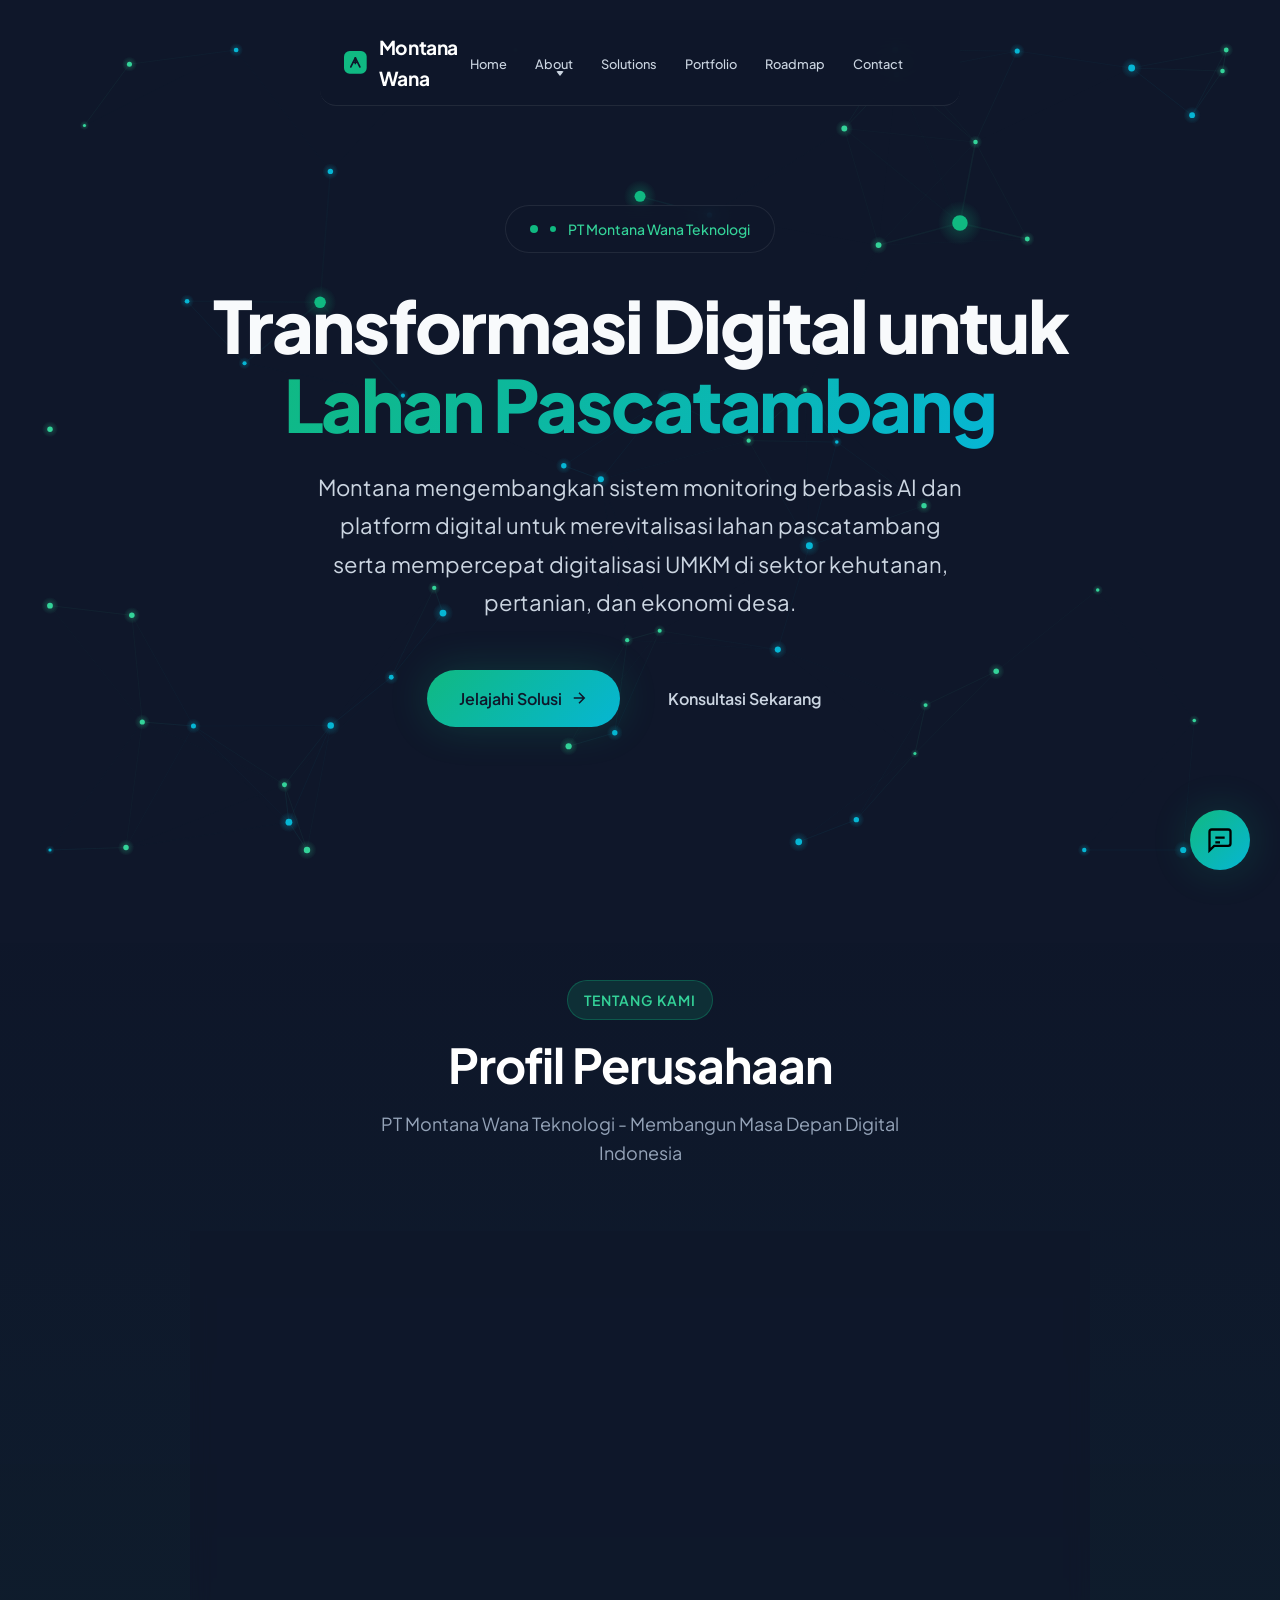
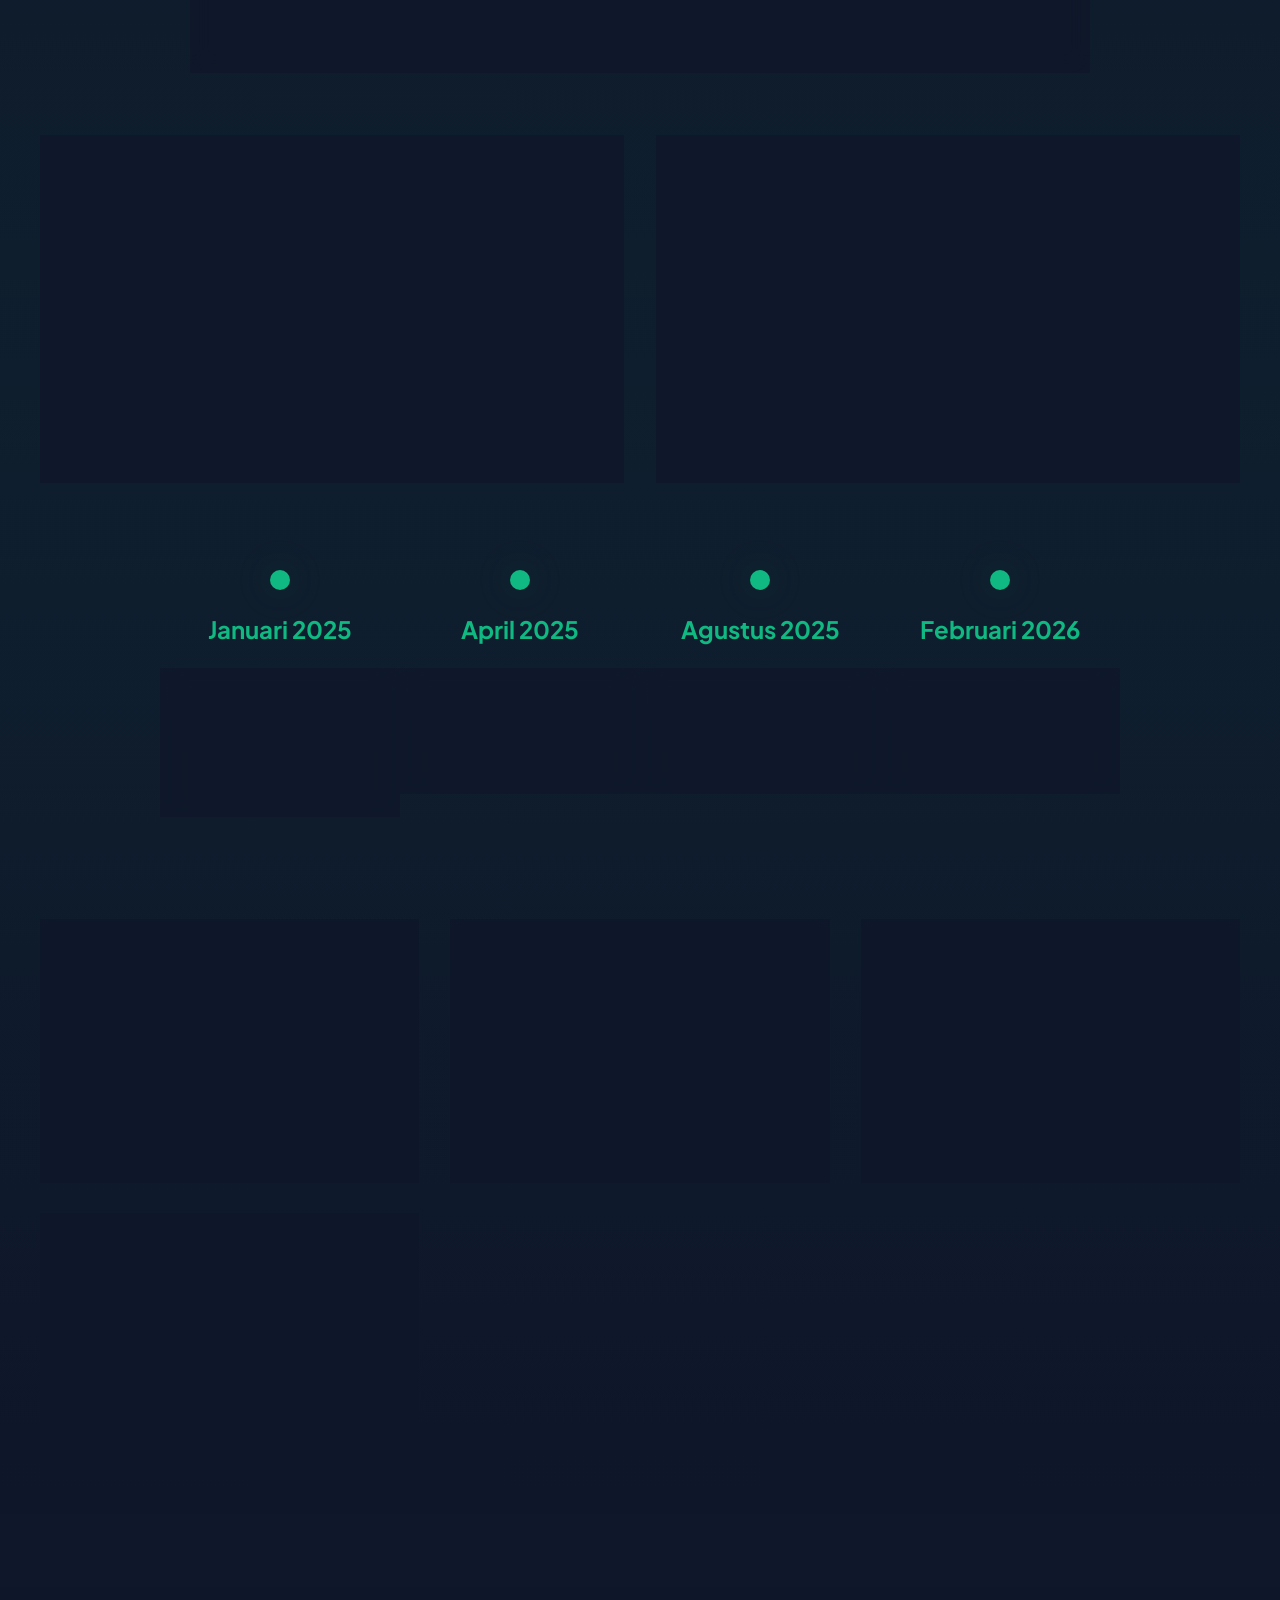
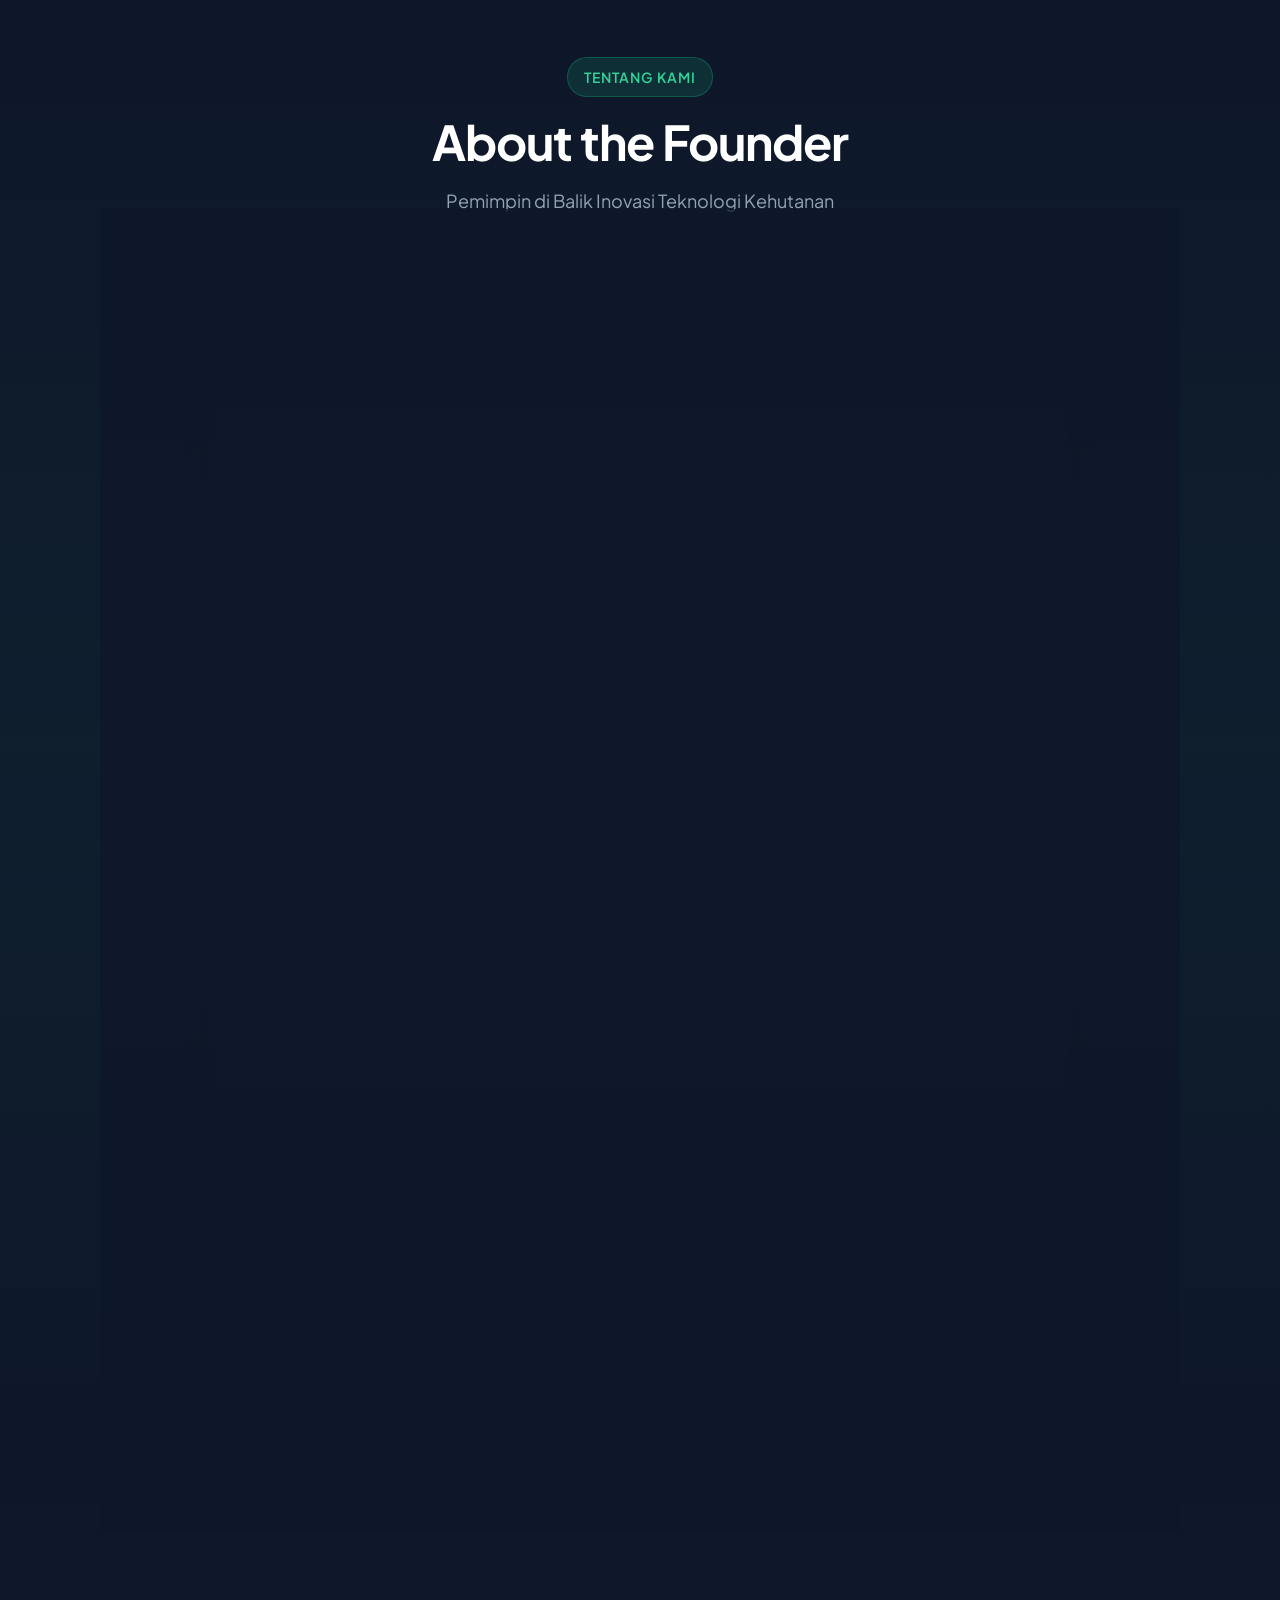
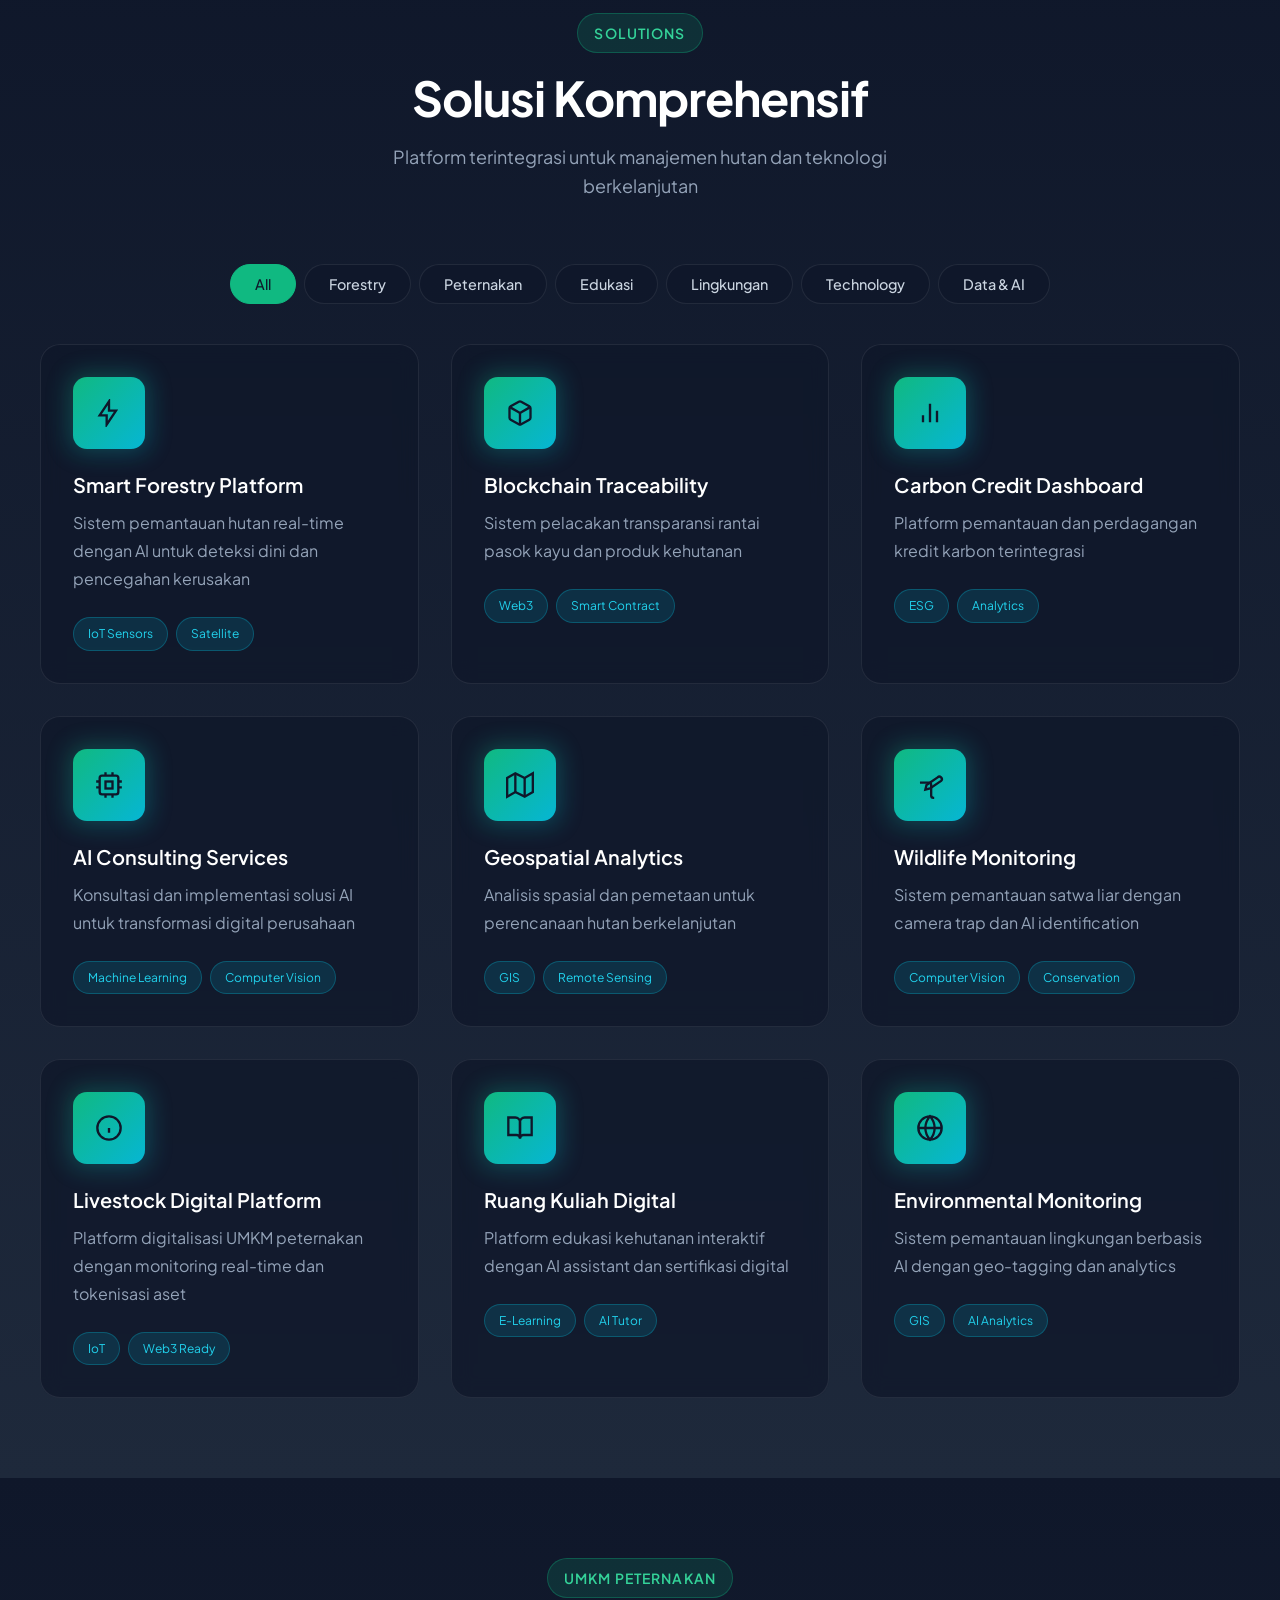
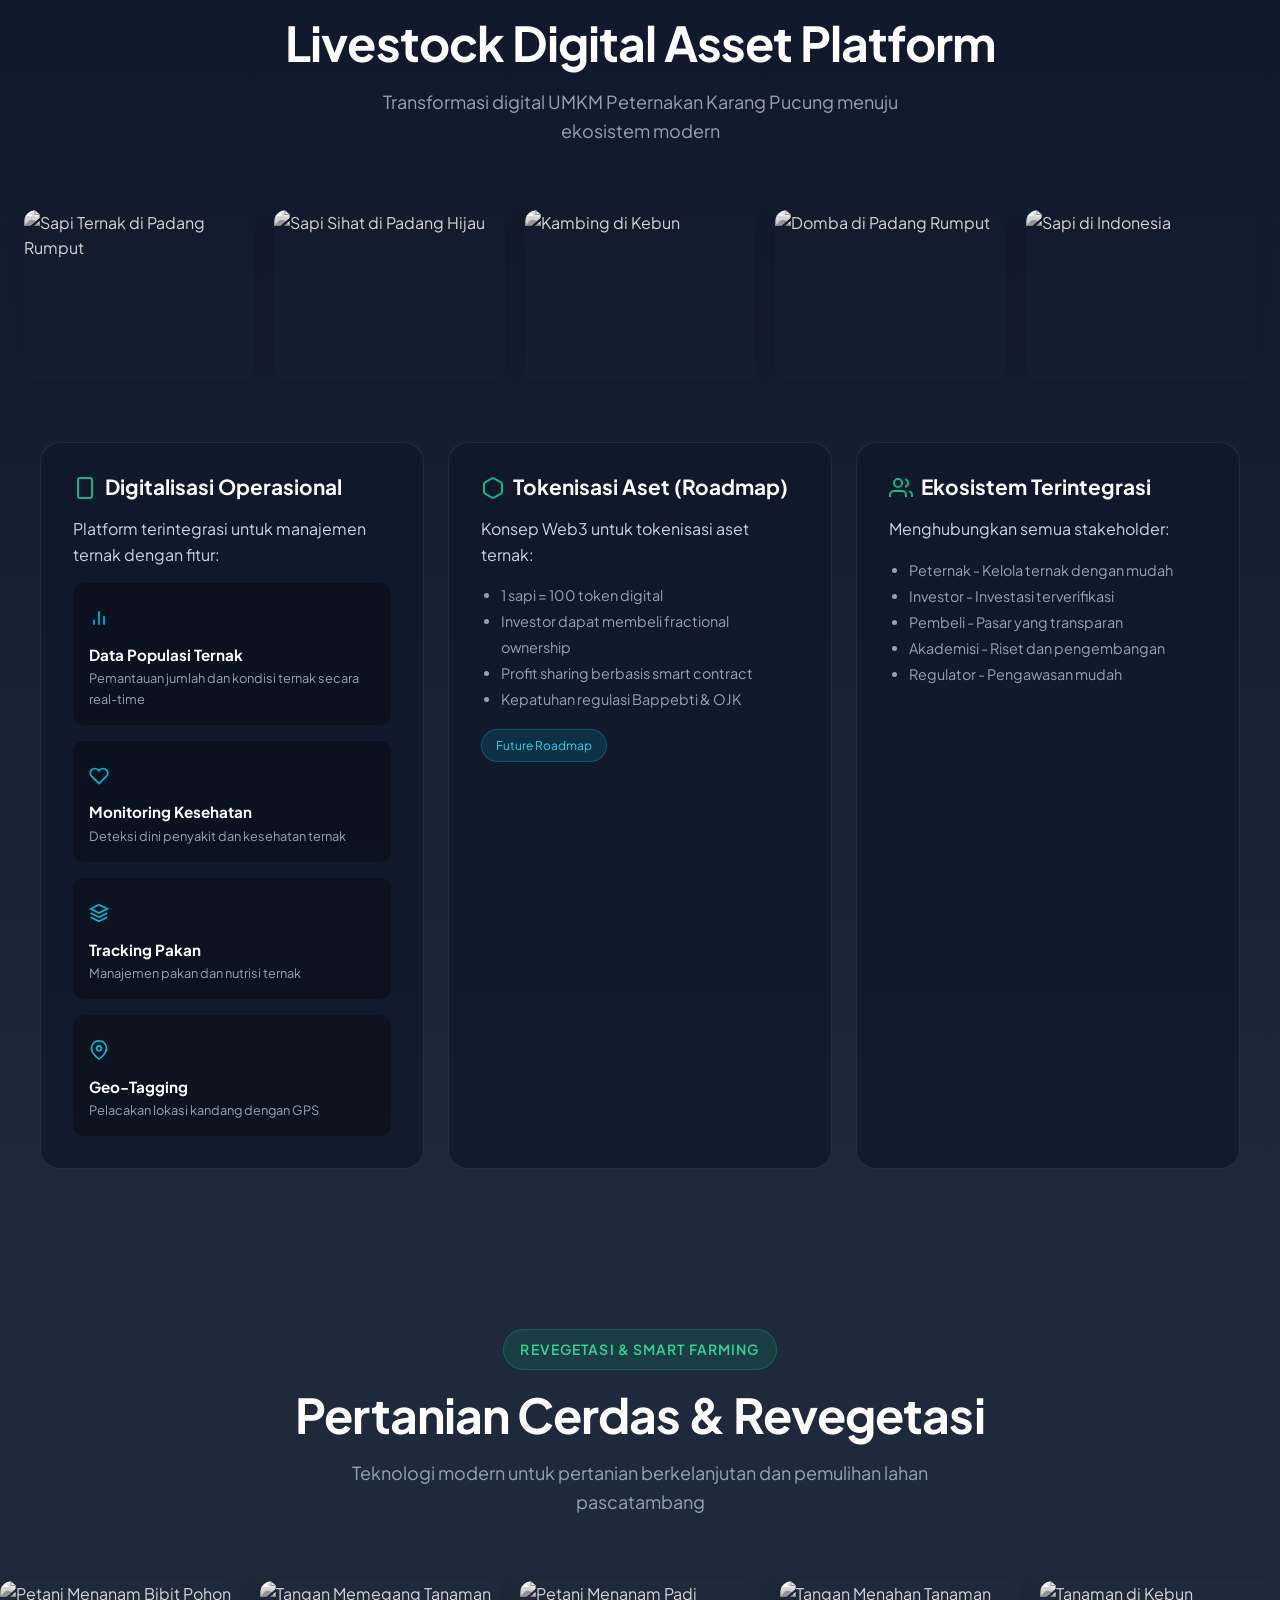
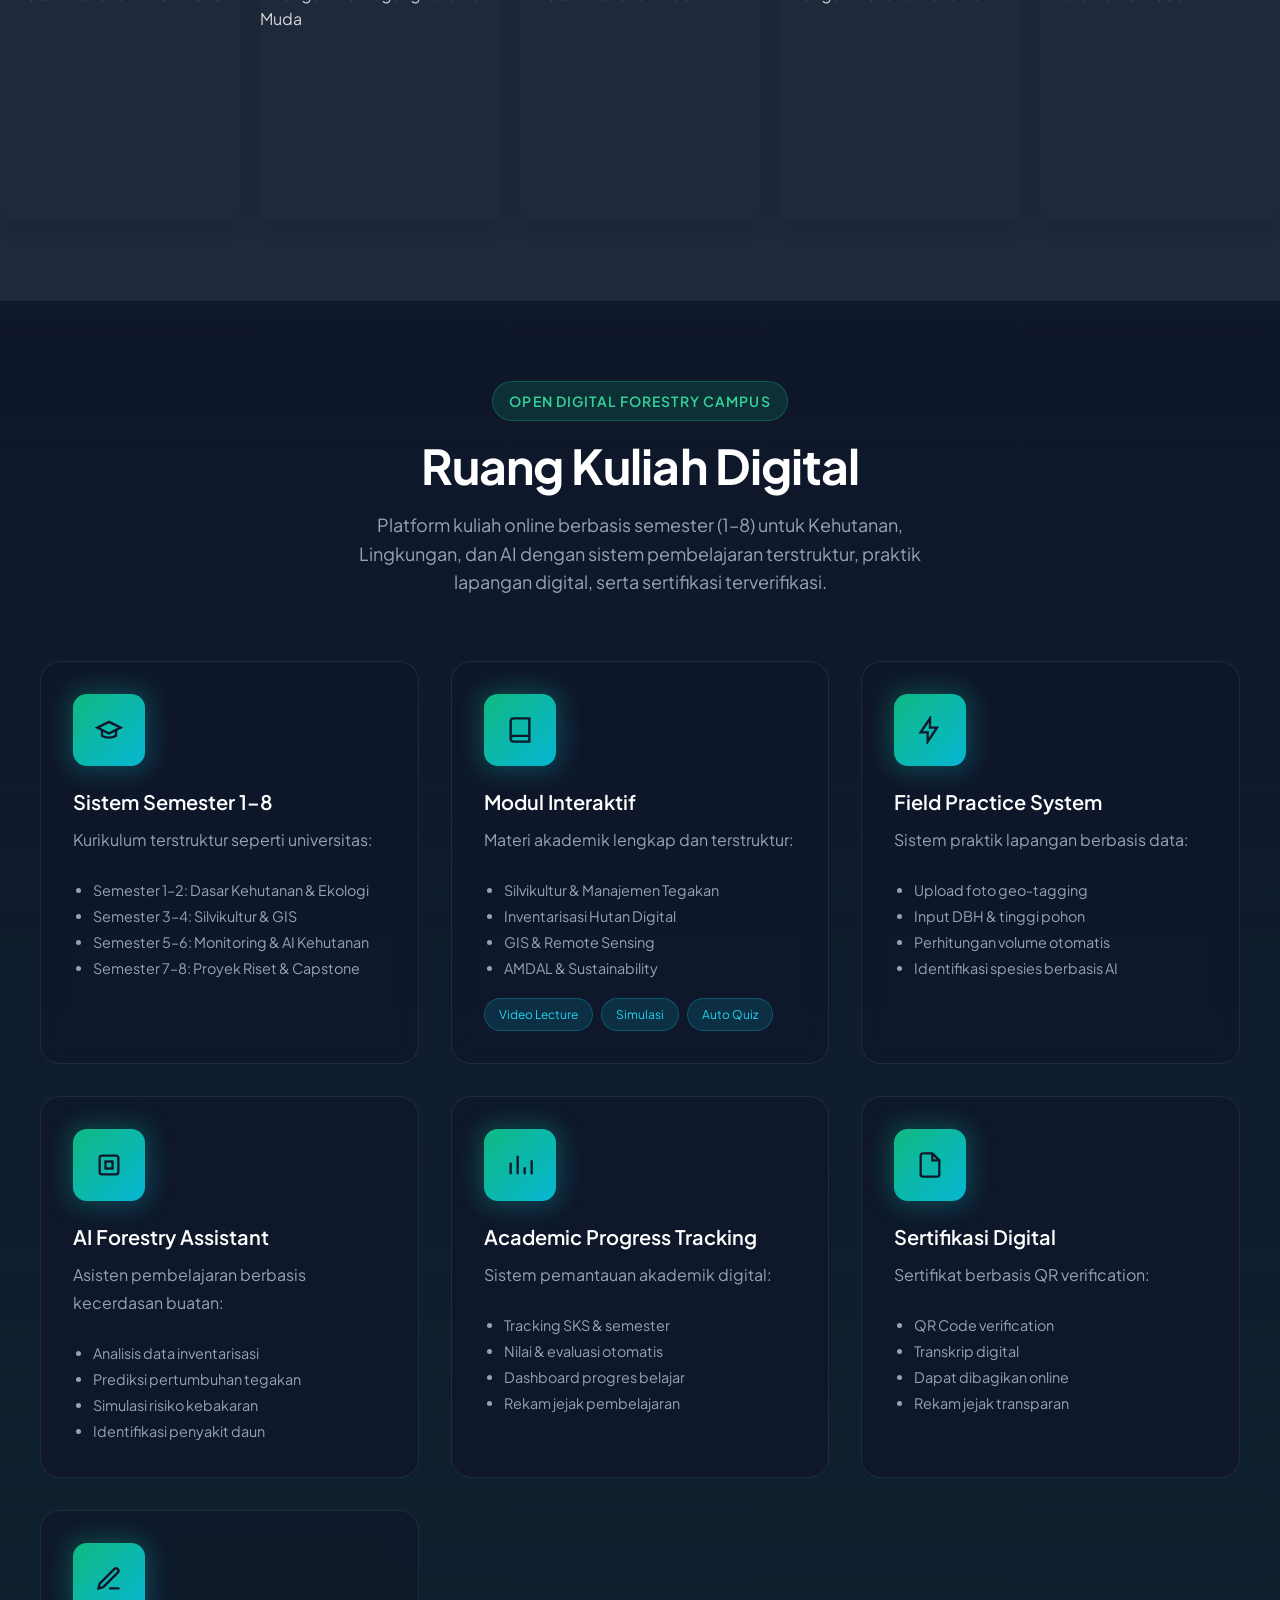
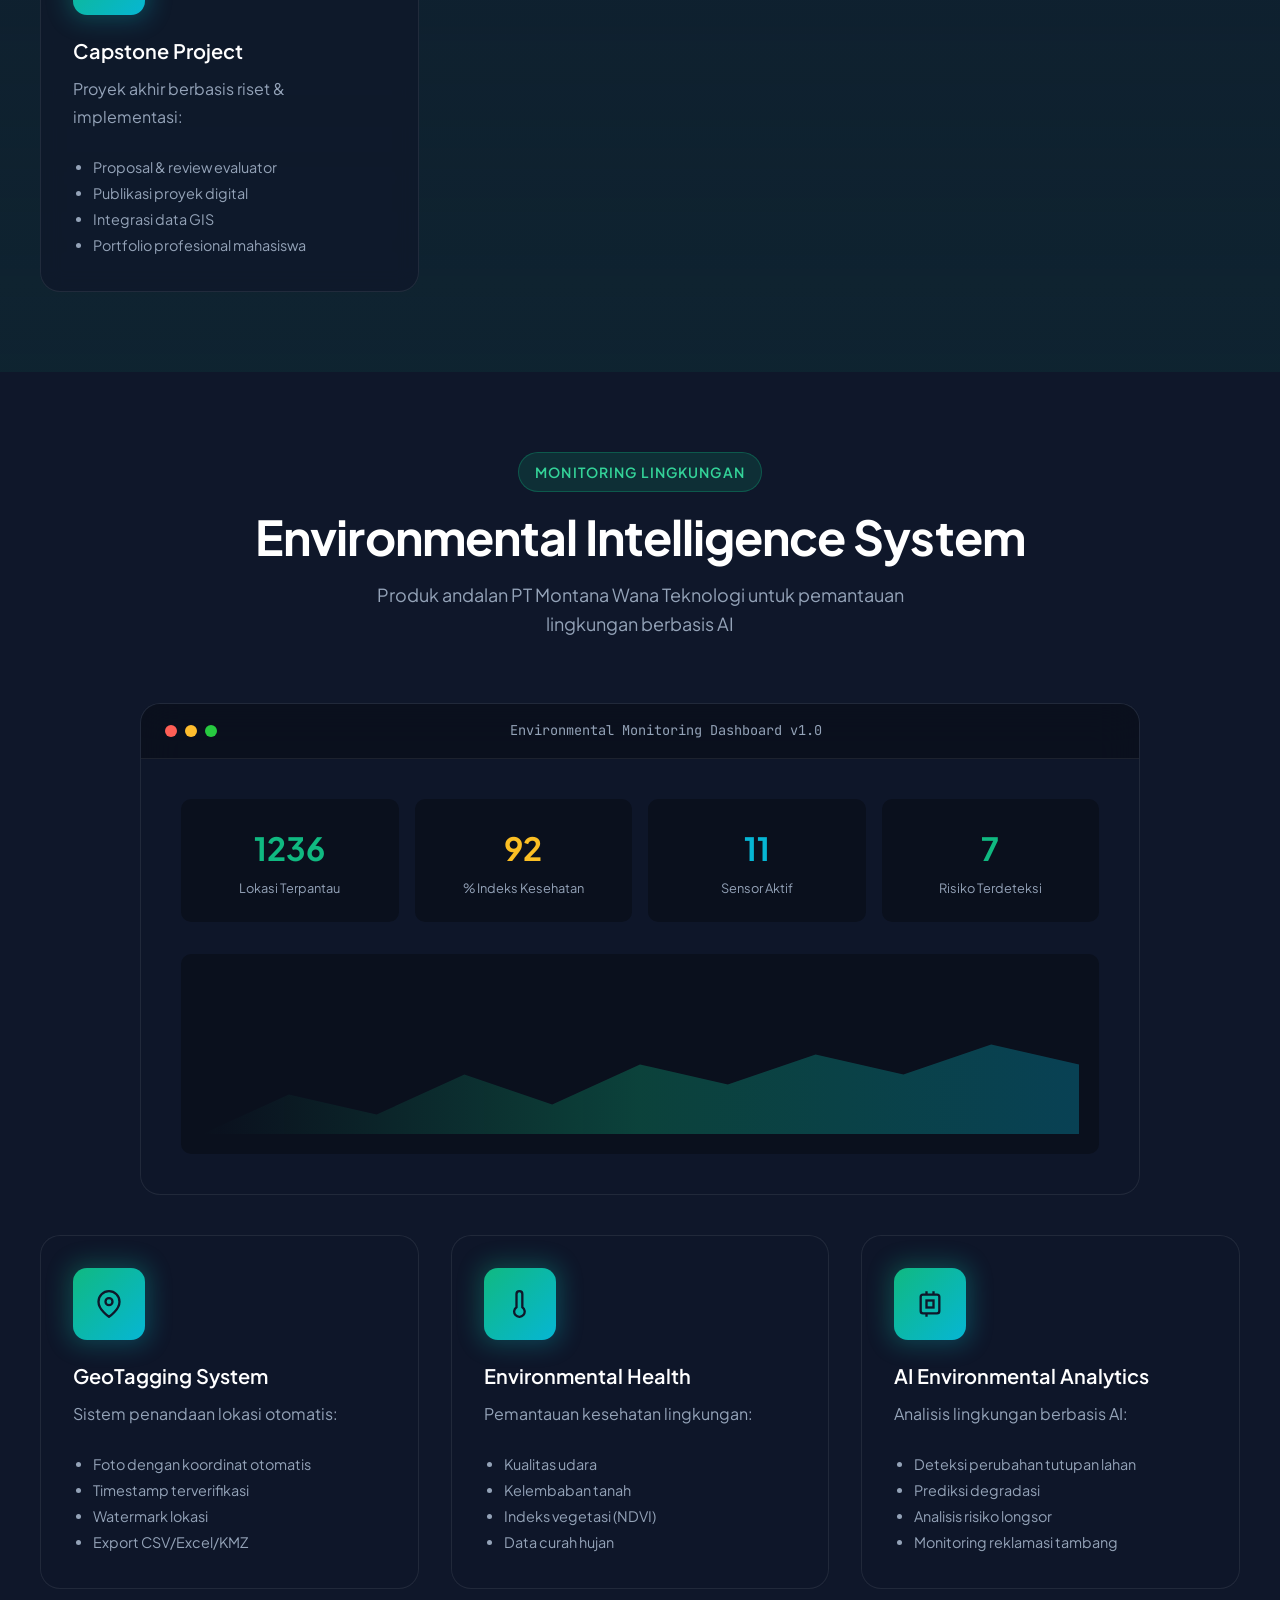
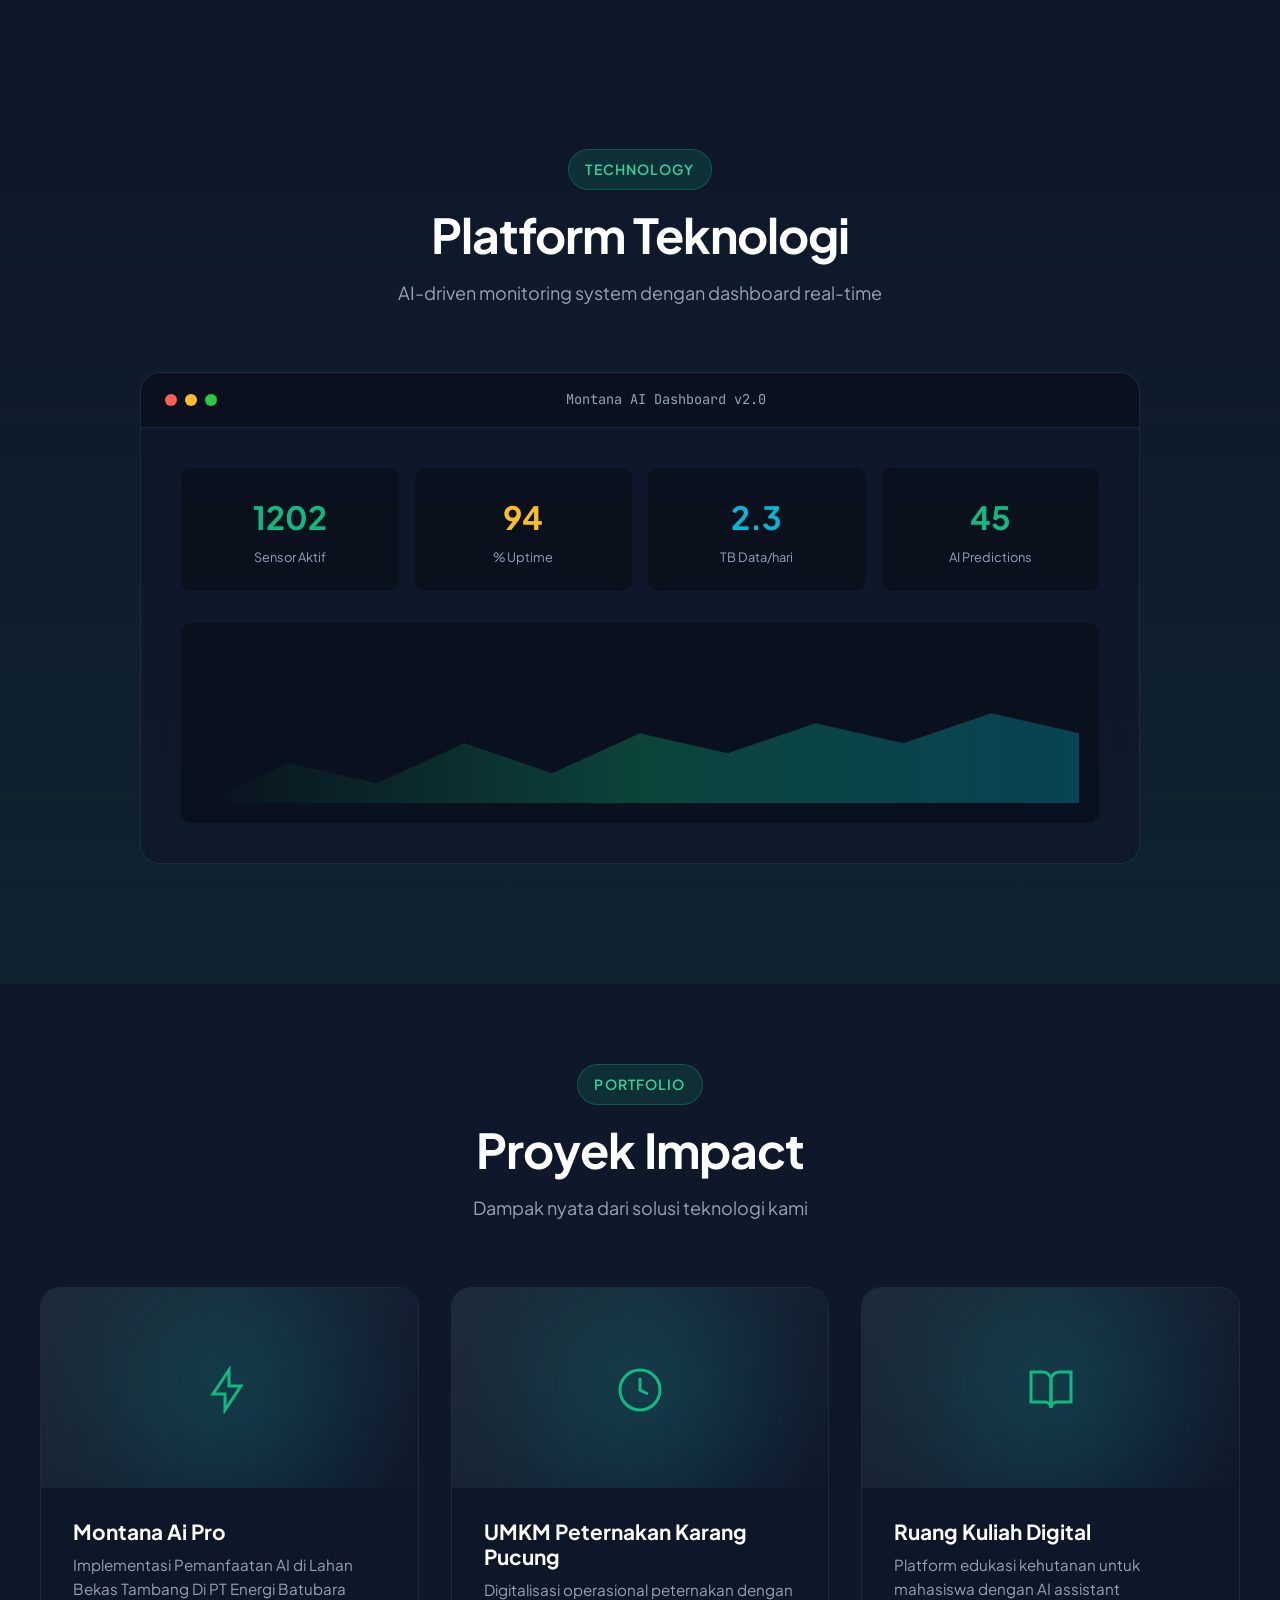
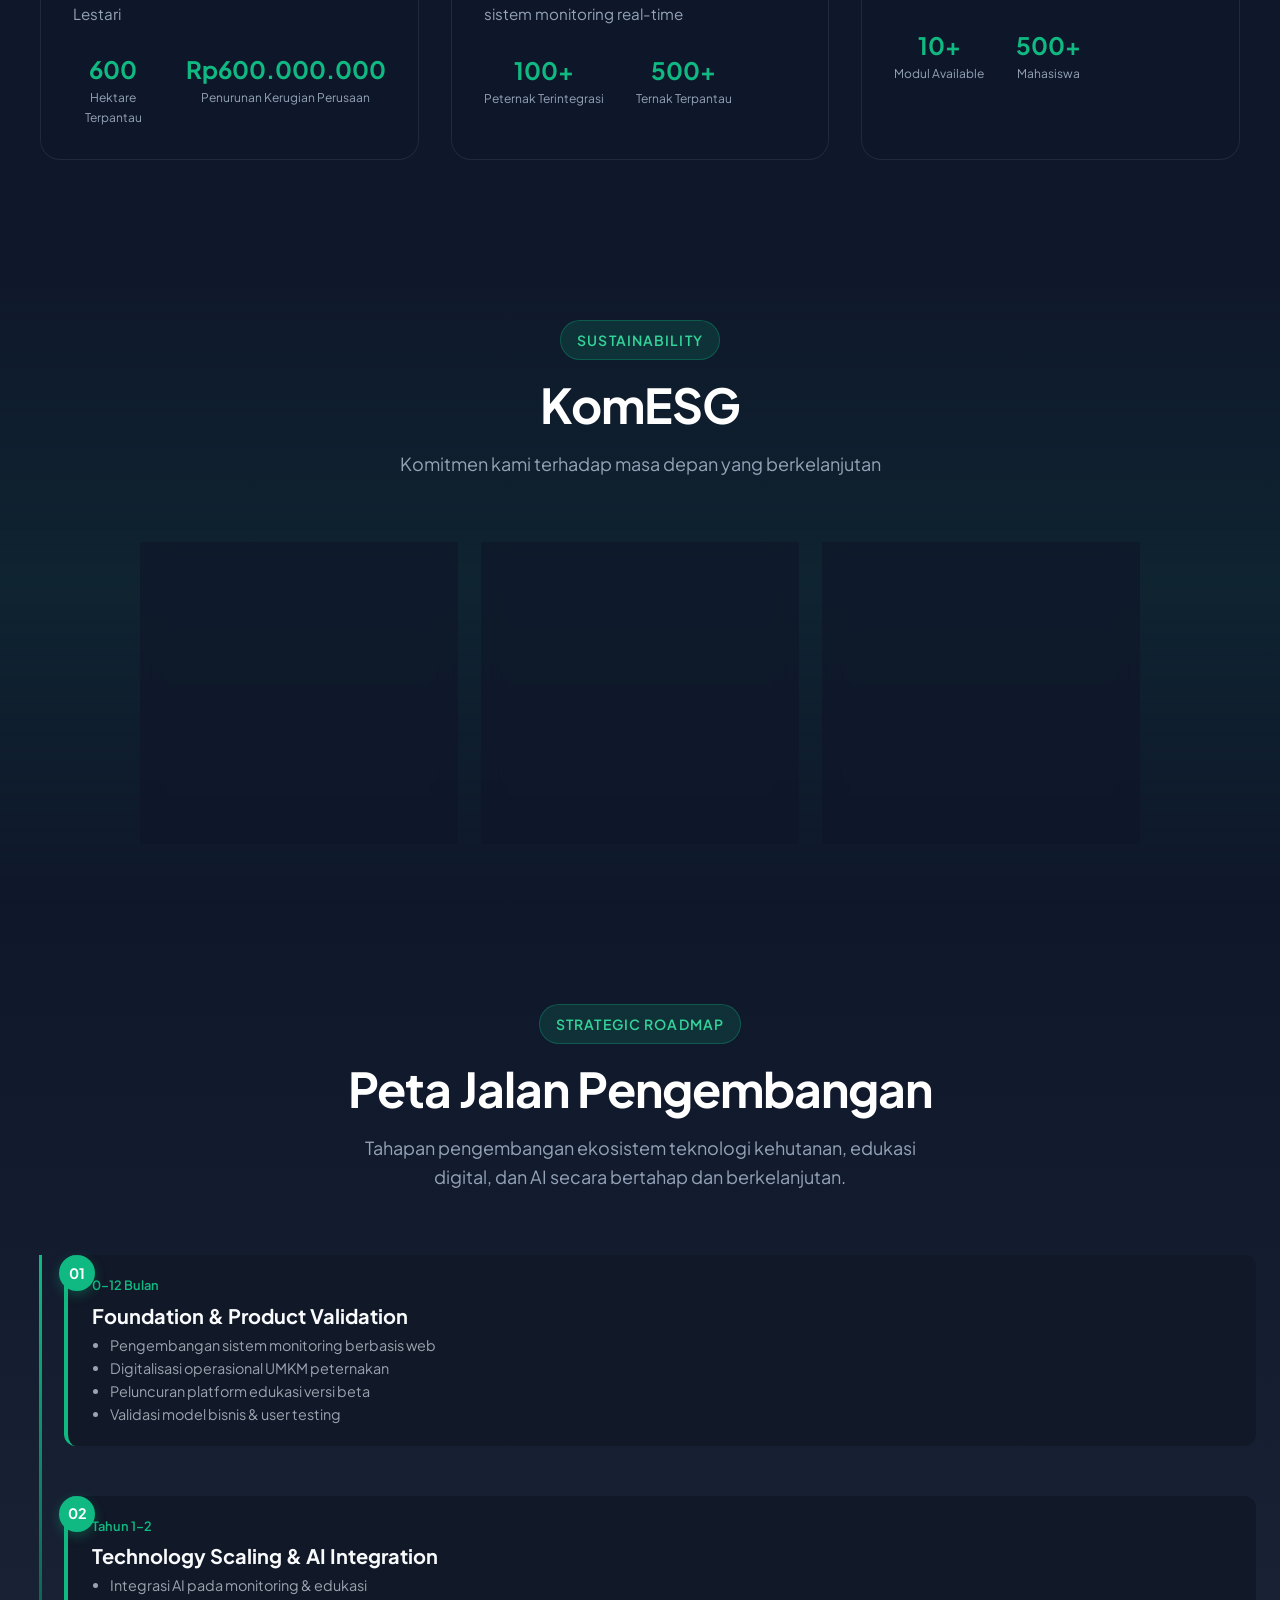
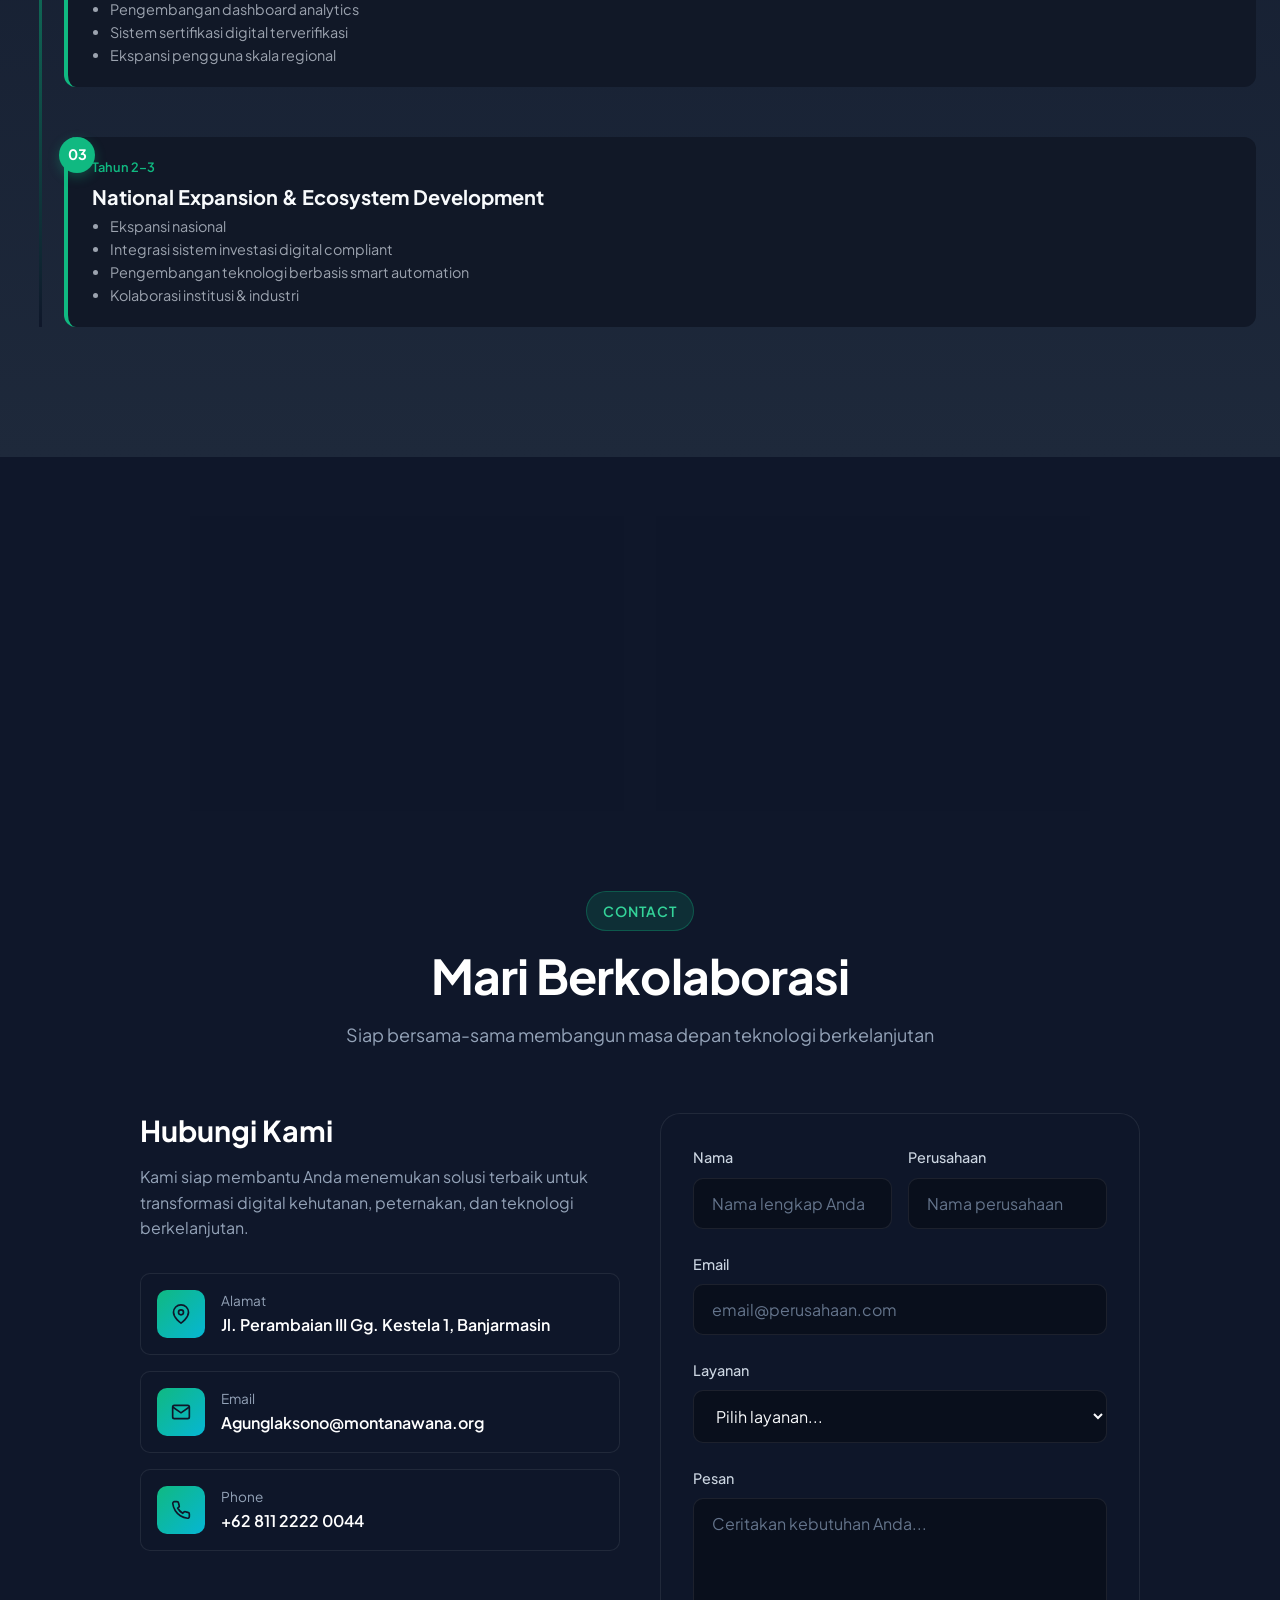
==== commit a199fc9a: "Fix privacy policy filename and add corporate to sitemap" ====
--- a/index.html
+++ b/index.html
@@ -1753,7 +1753,7 @@
         <div class="footer-bottom">
             <p>© 2024 PT Montana Wana Teknologi. All rights reserved.</p>
             <div>
-                <a href="privasy policy.html">Privacy Policy</a>
+                <a href="privasy-policy.html">Privacy Policy</a>
                 <a href="#">Terms of Service</a>
             </div>
         </div>
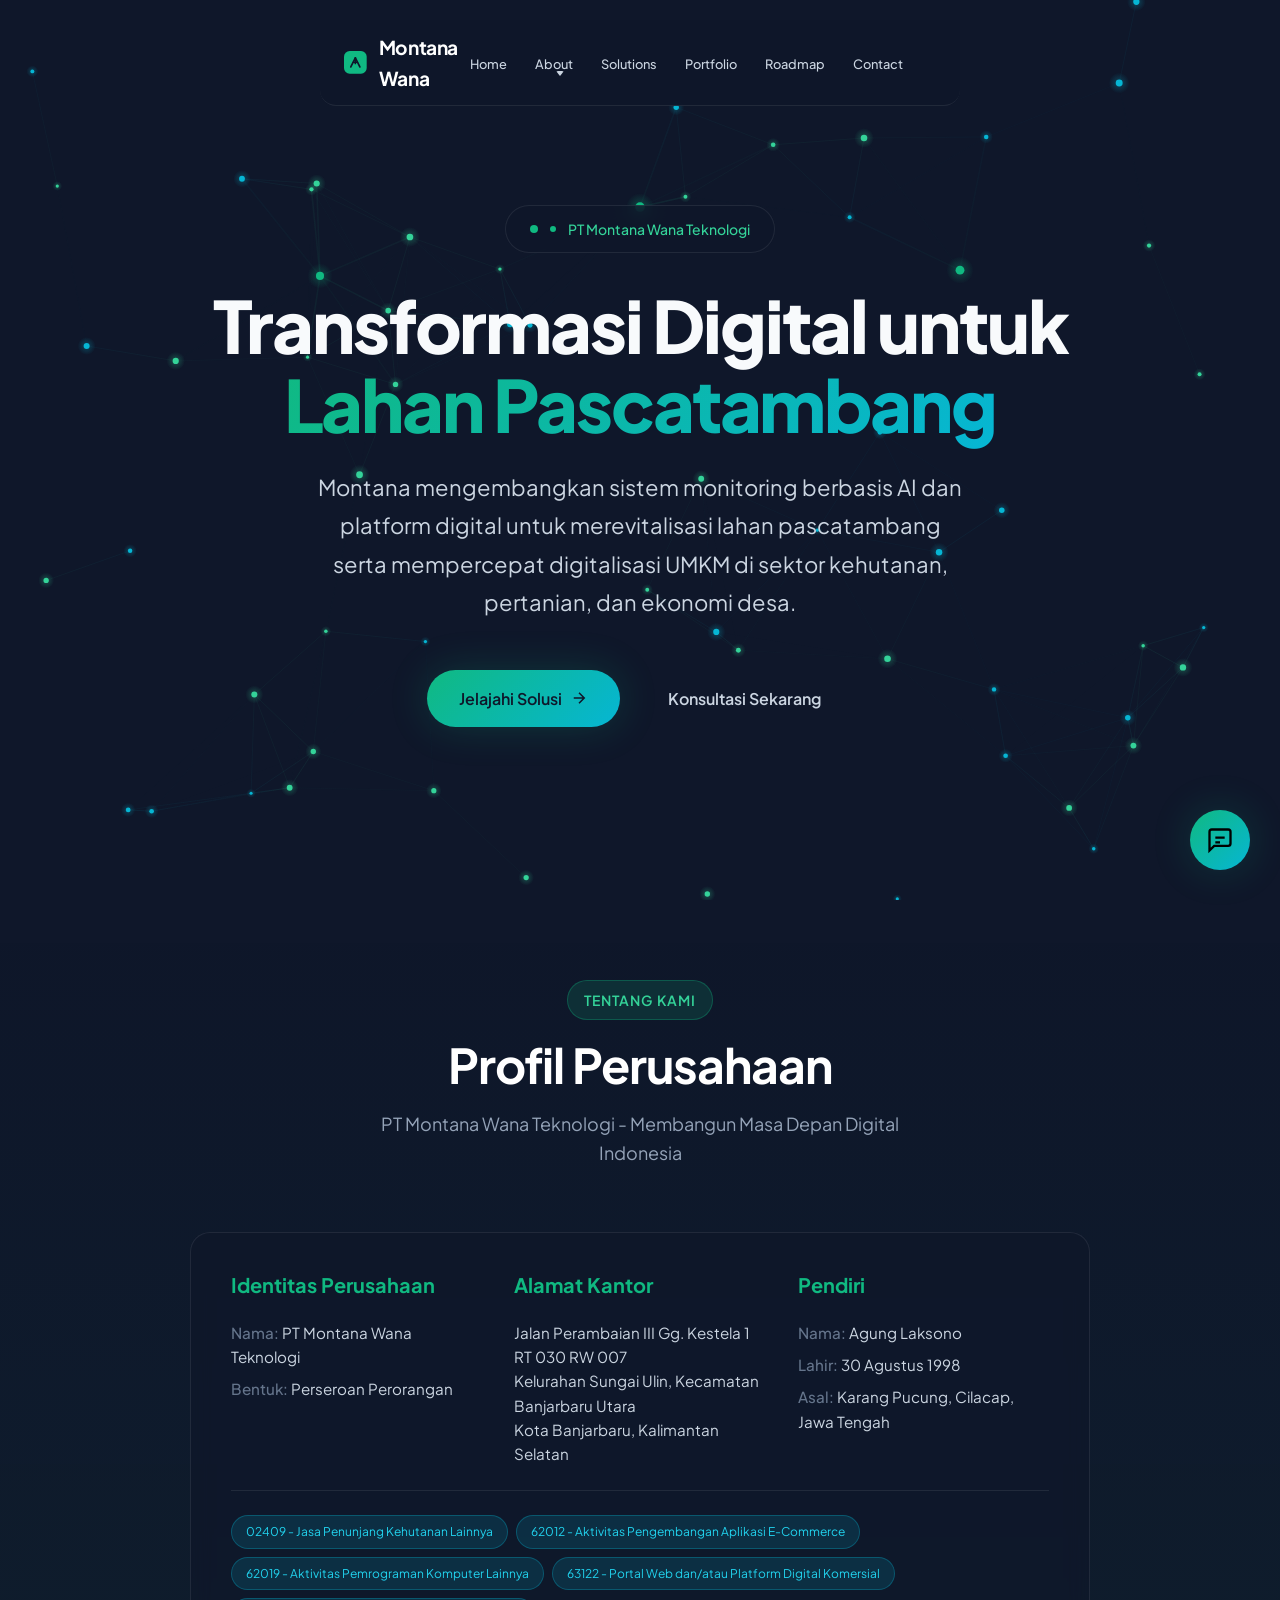
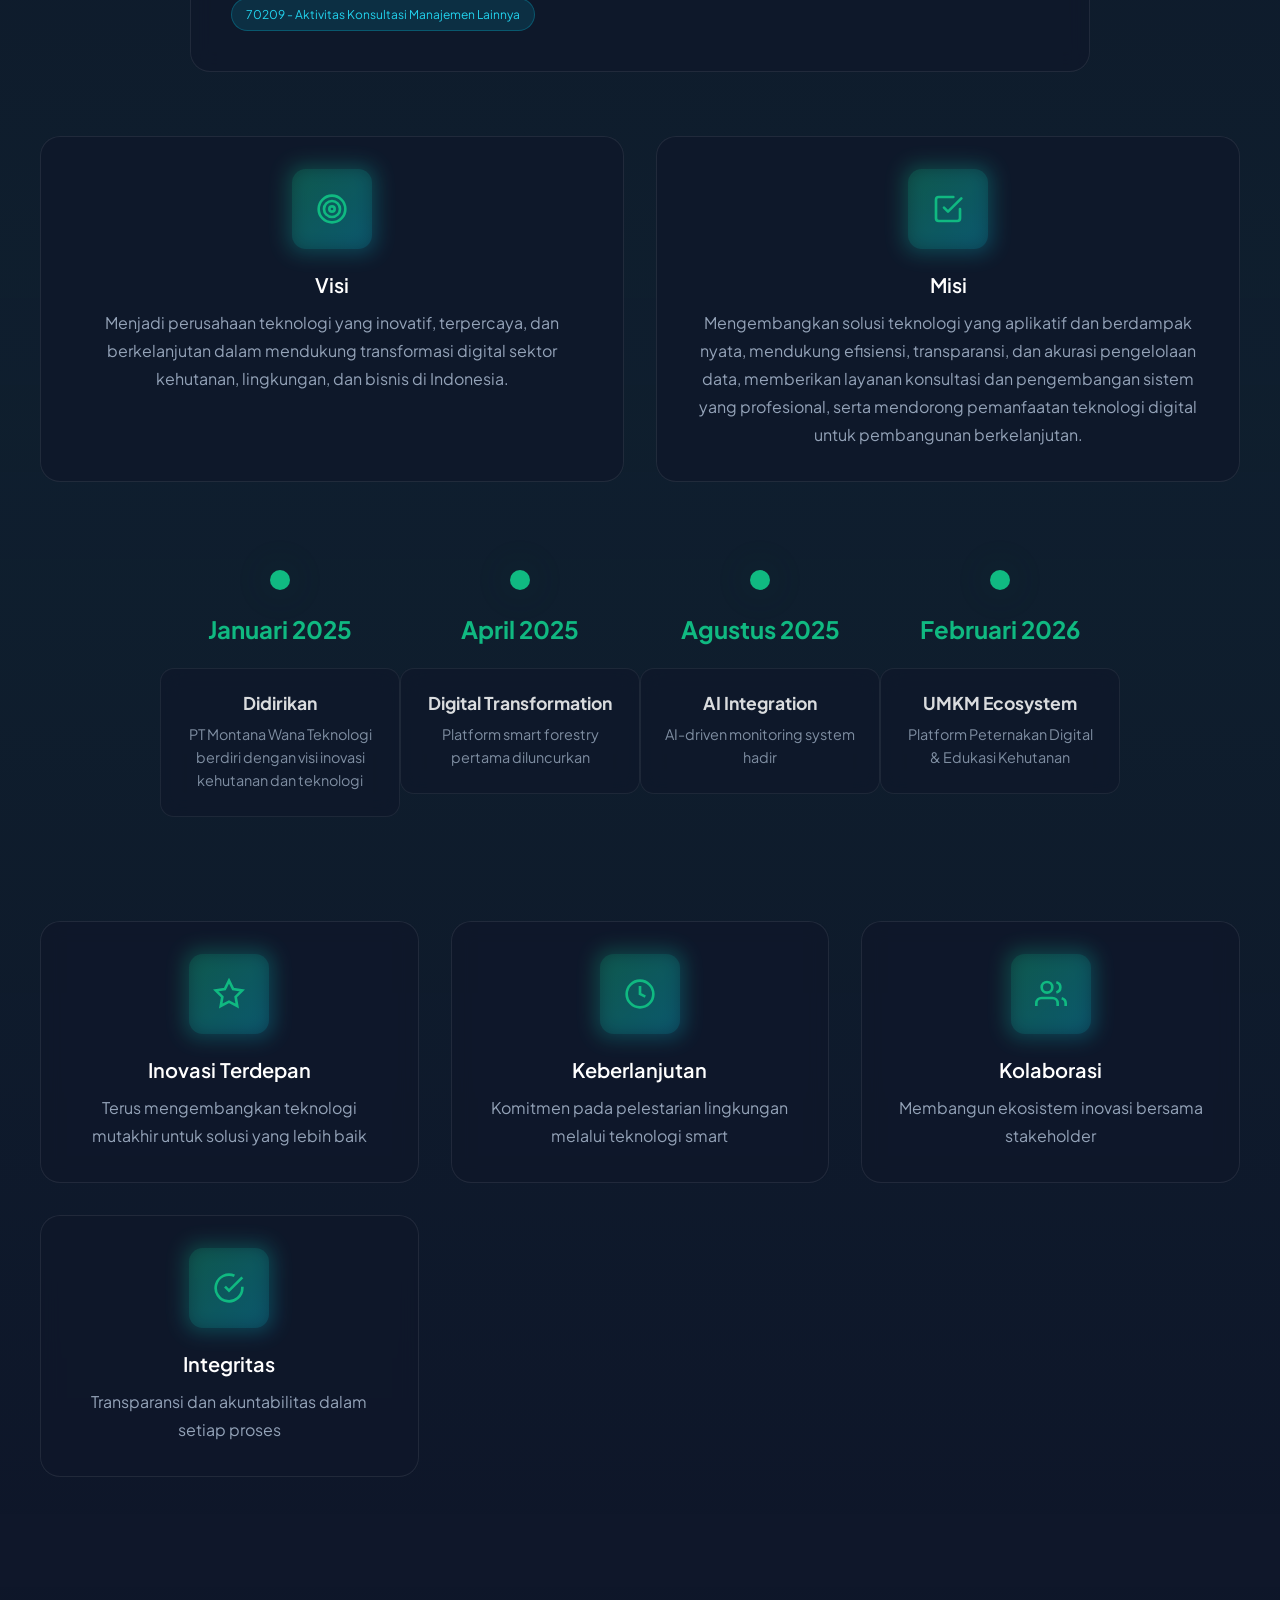
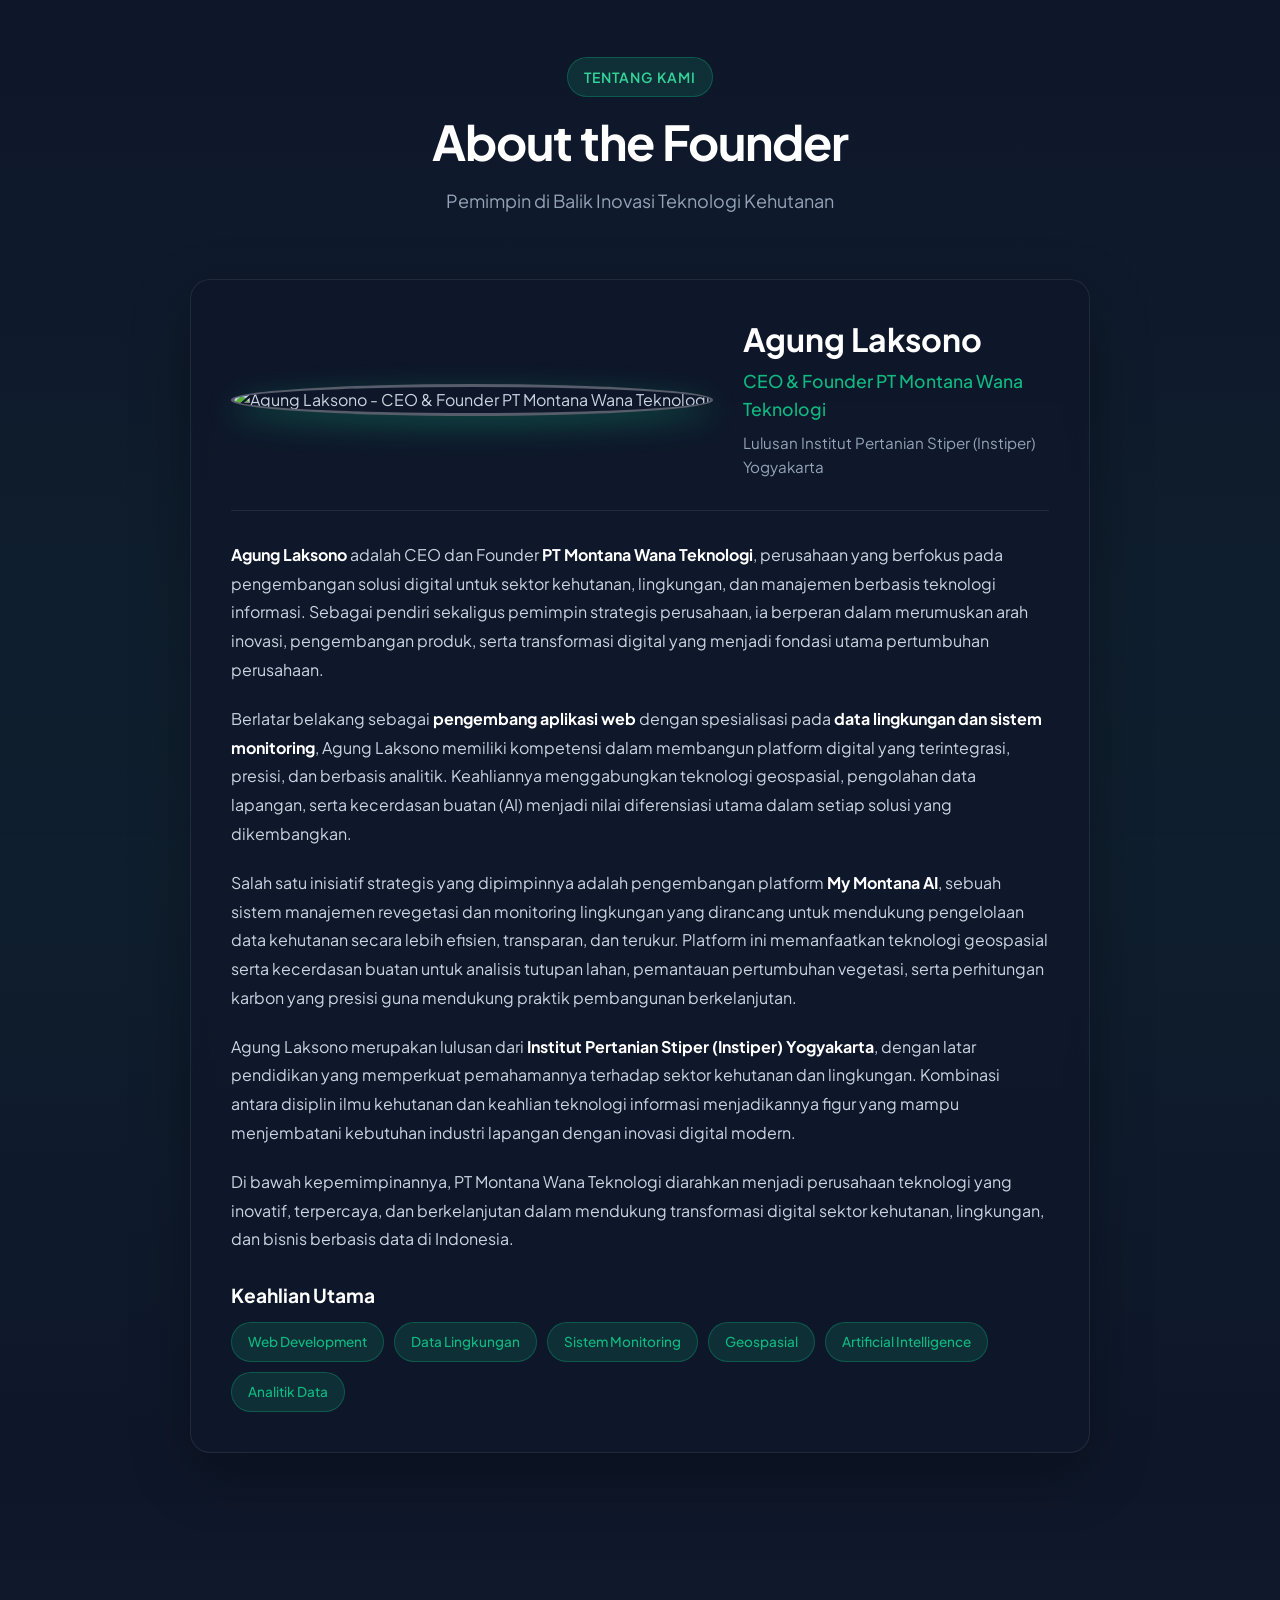
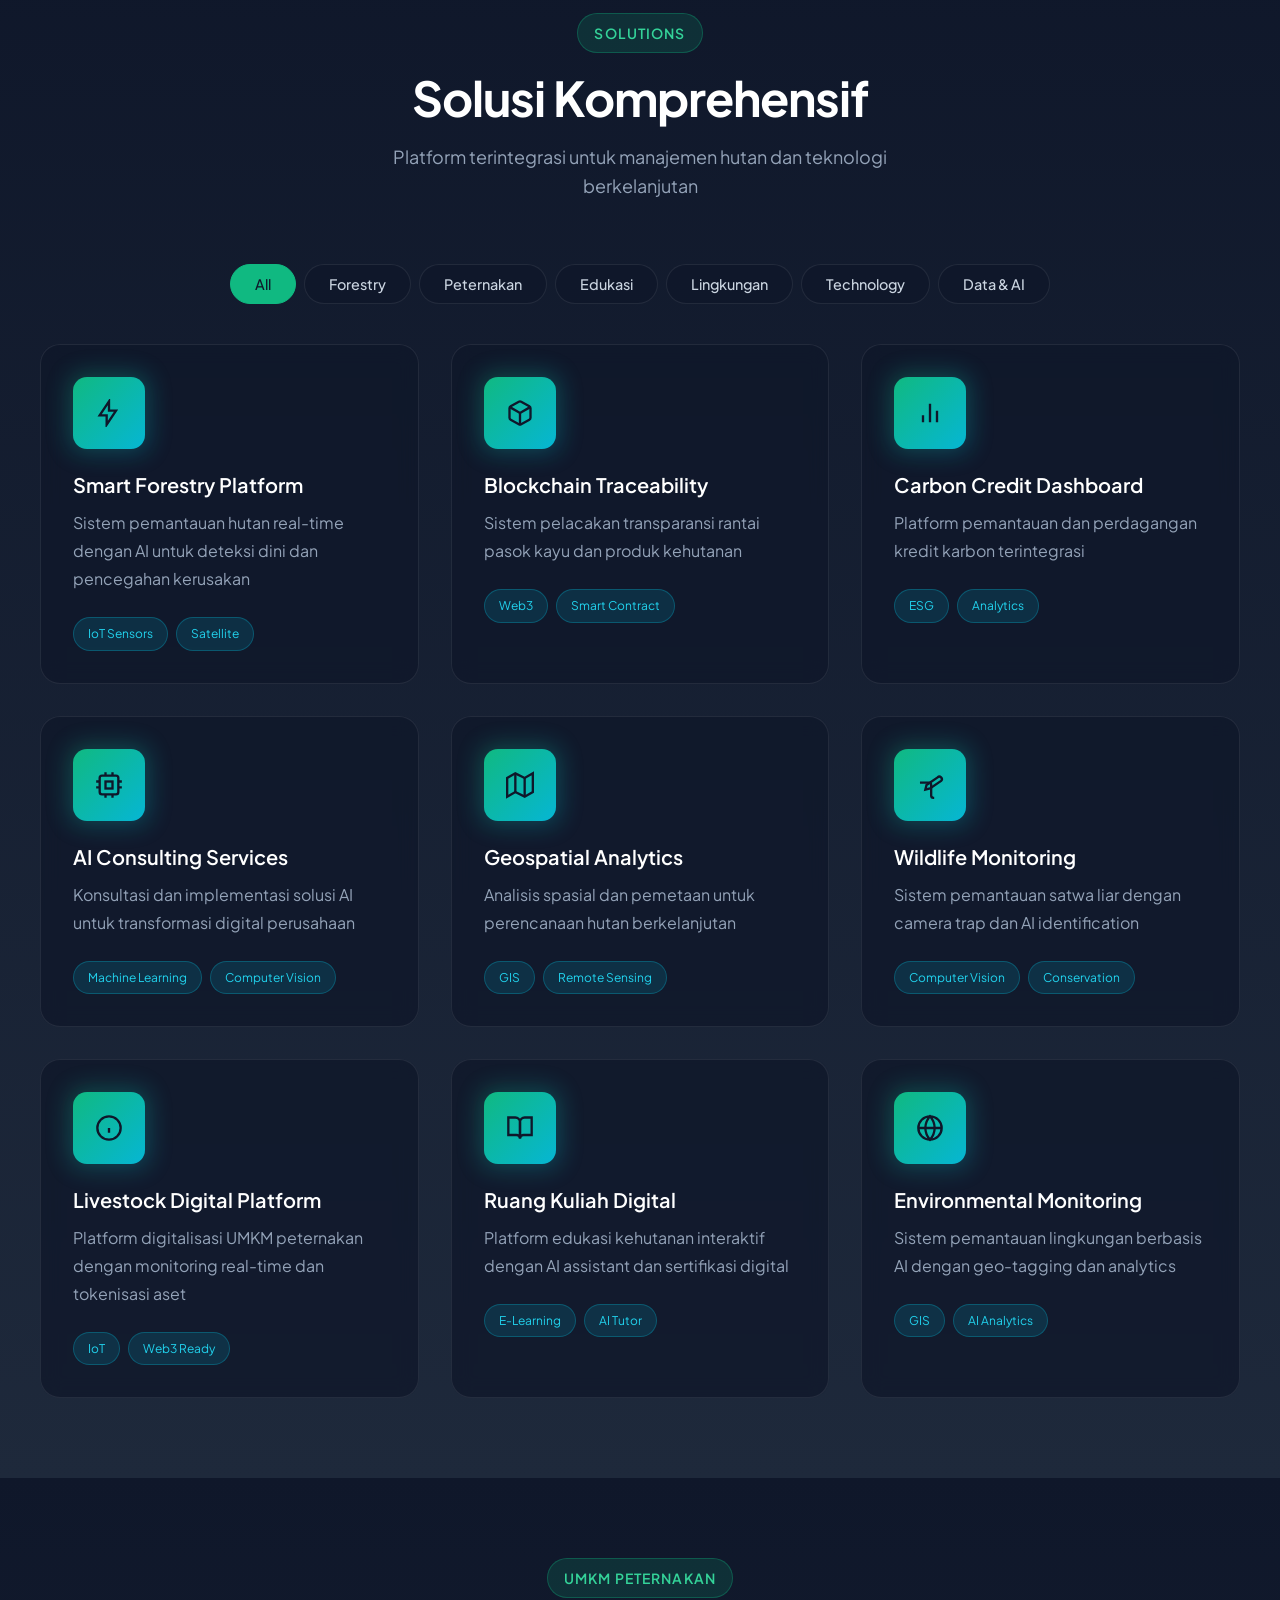
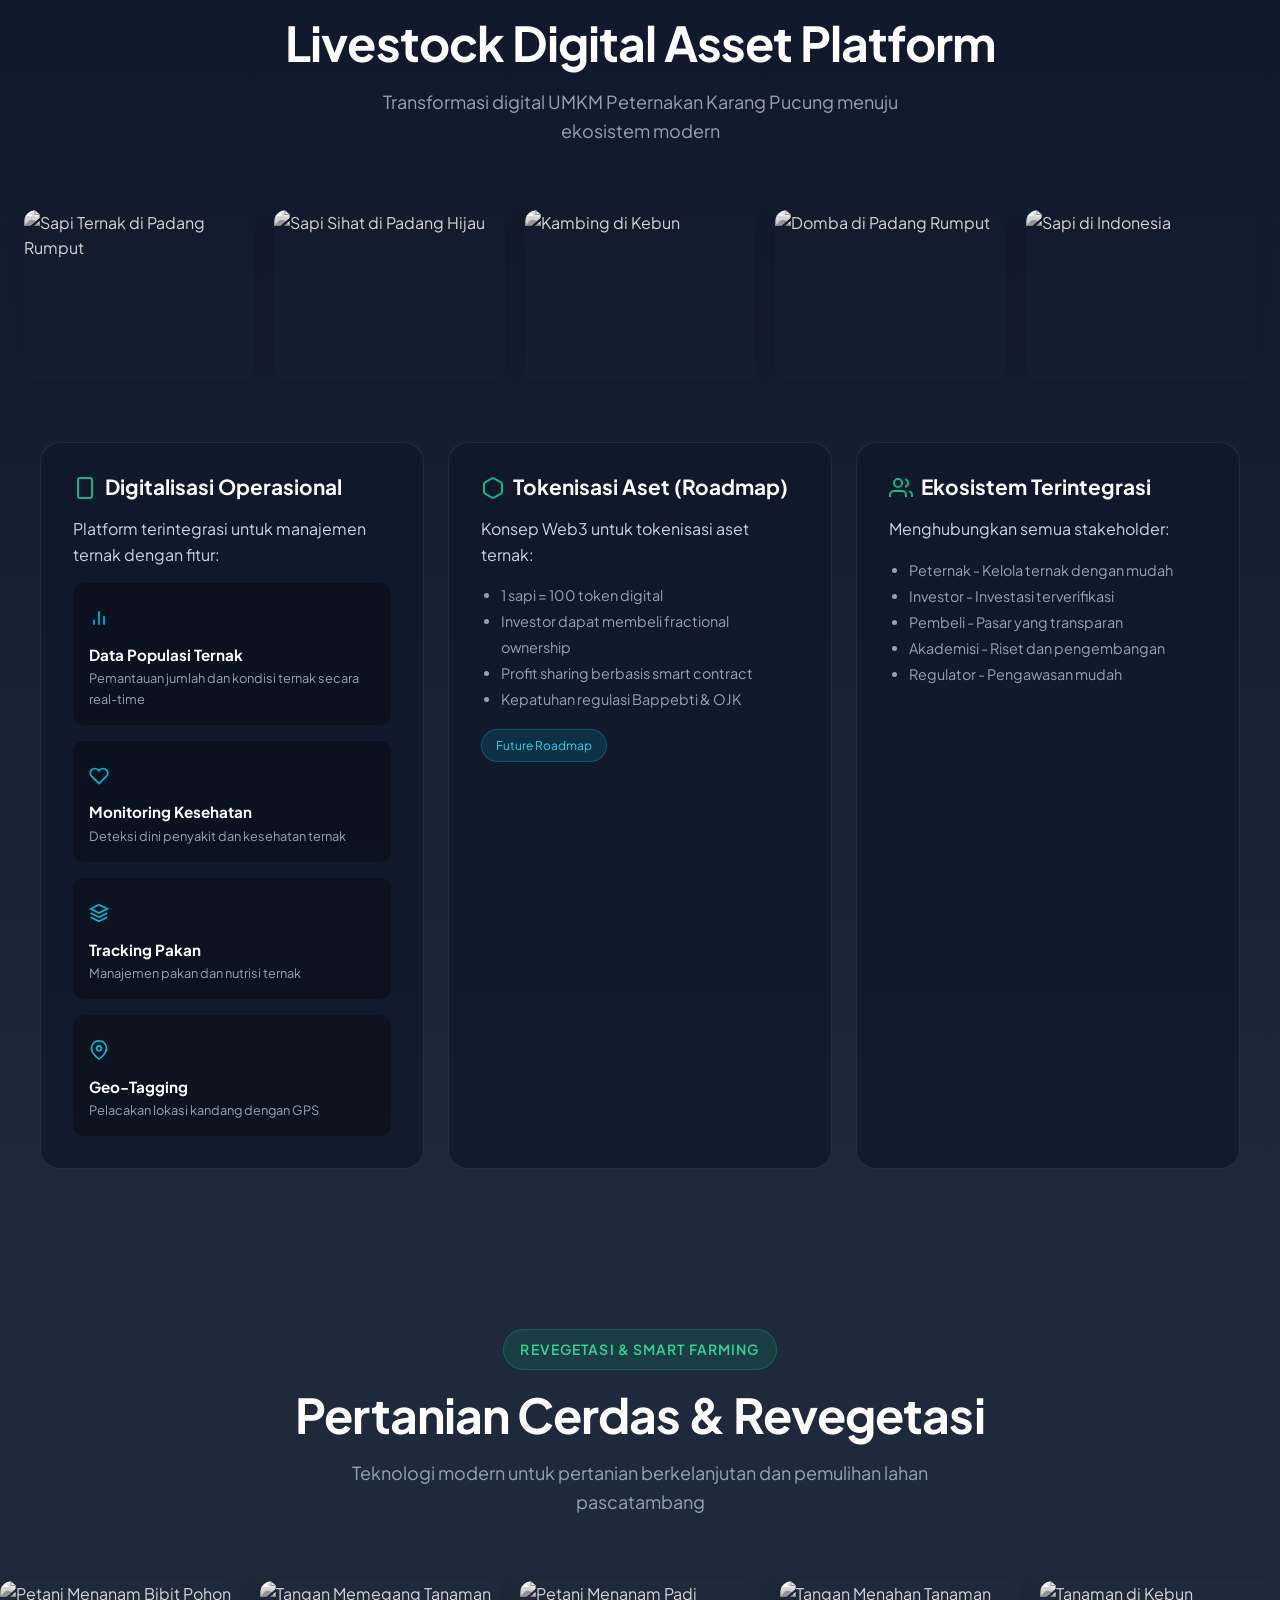
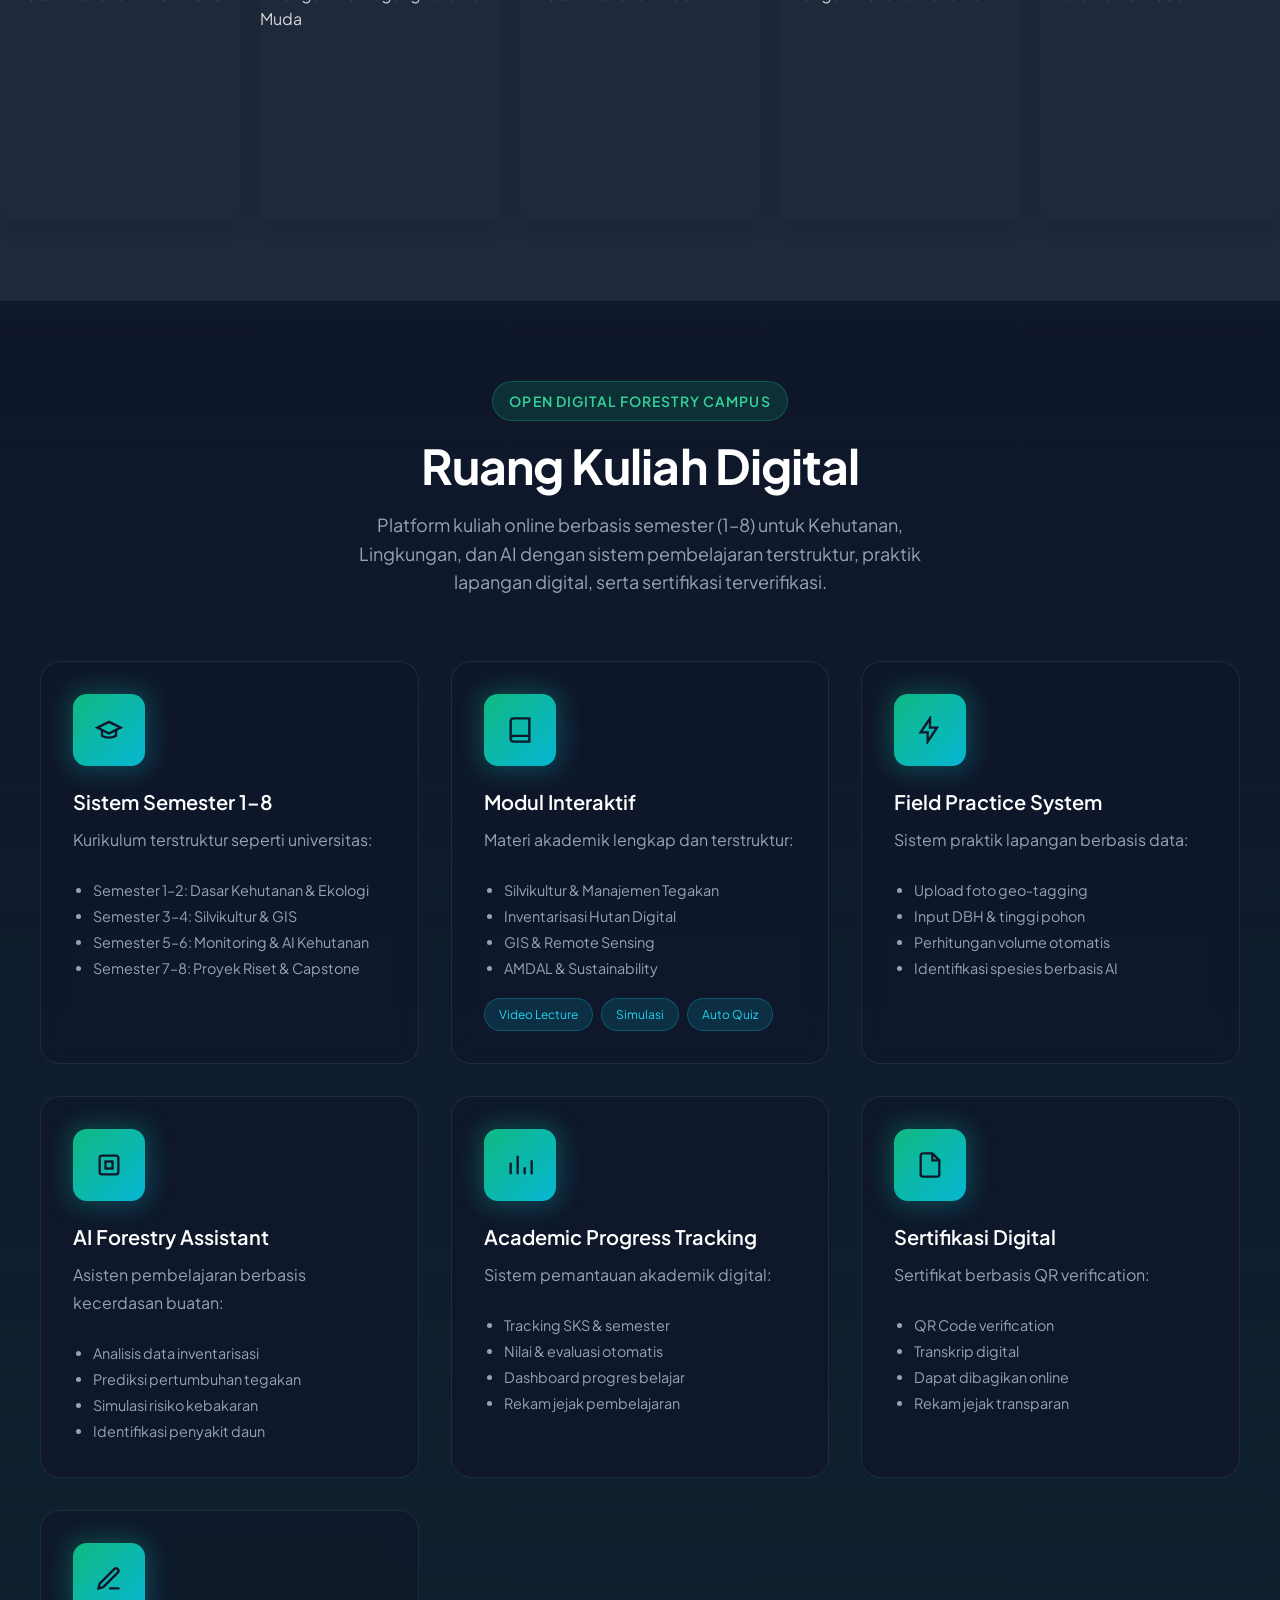
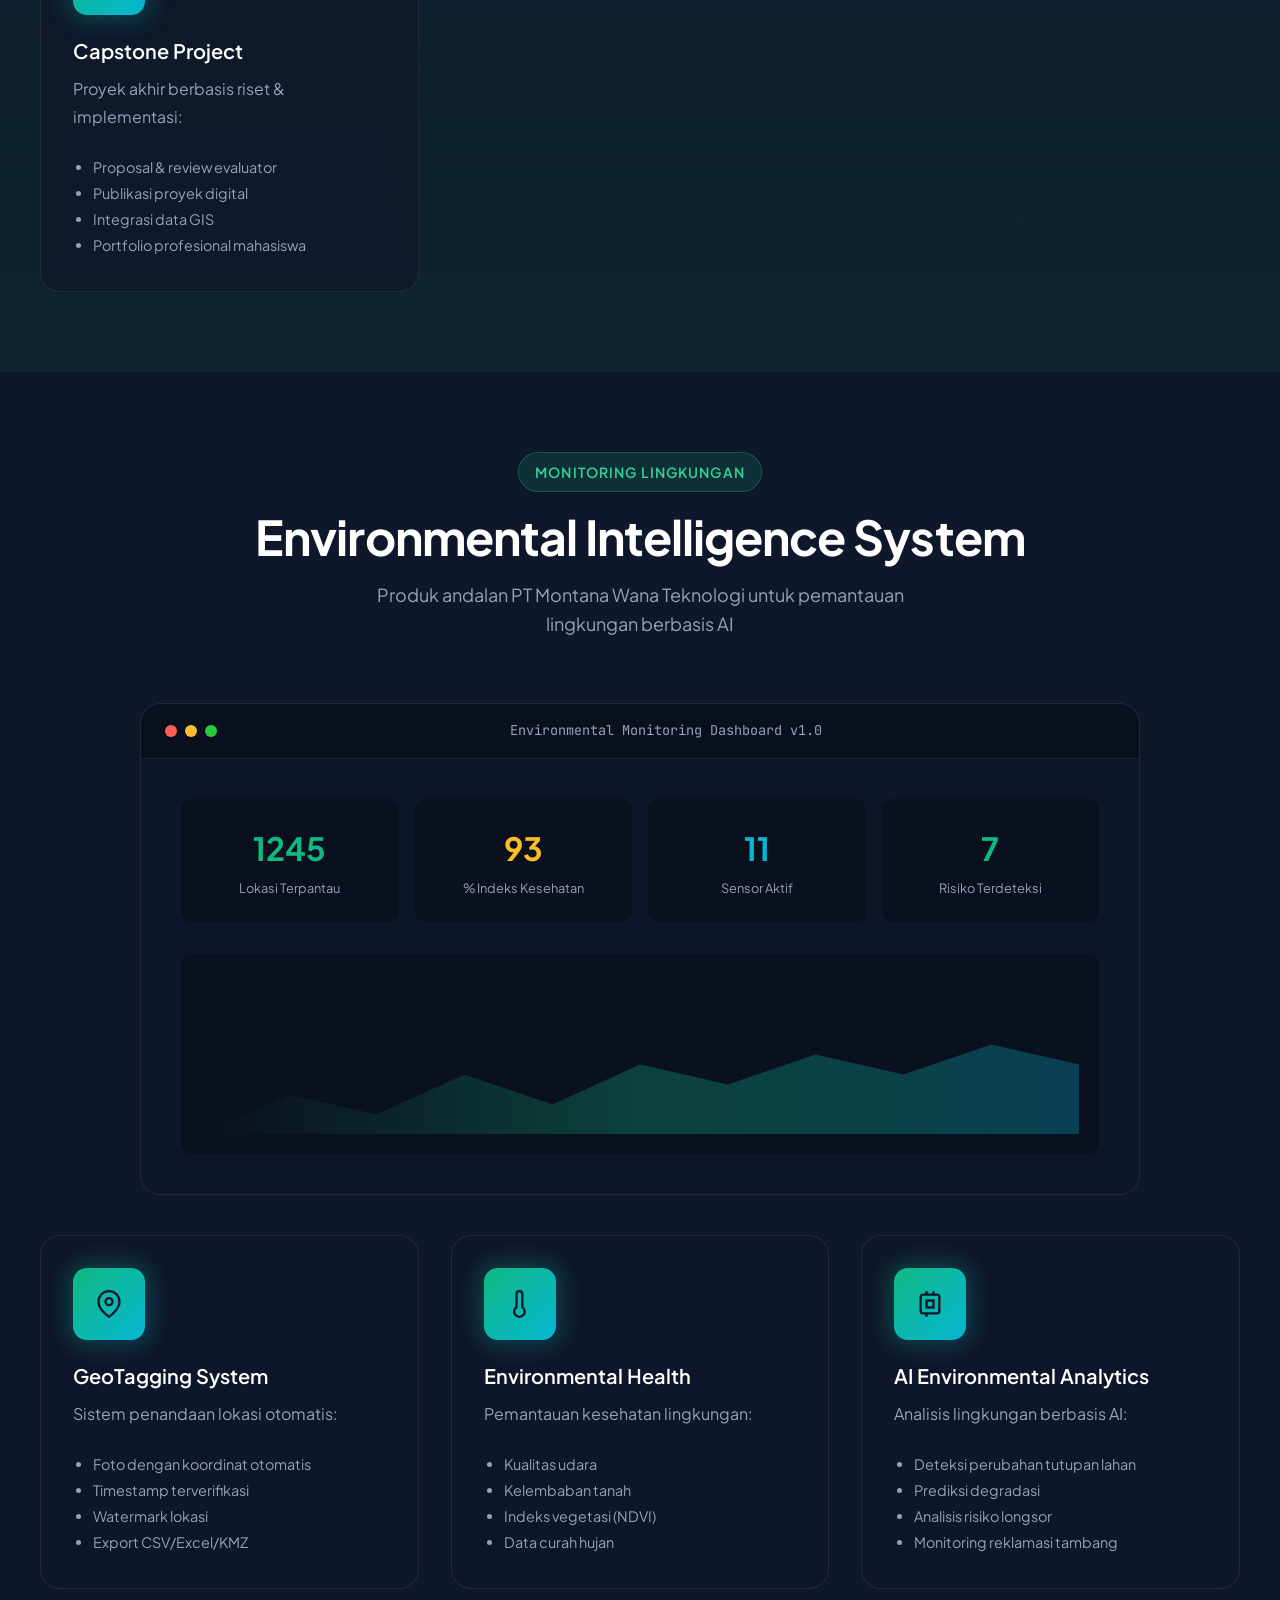
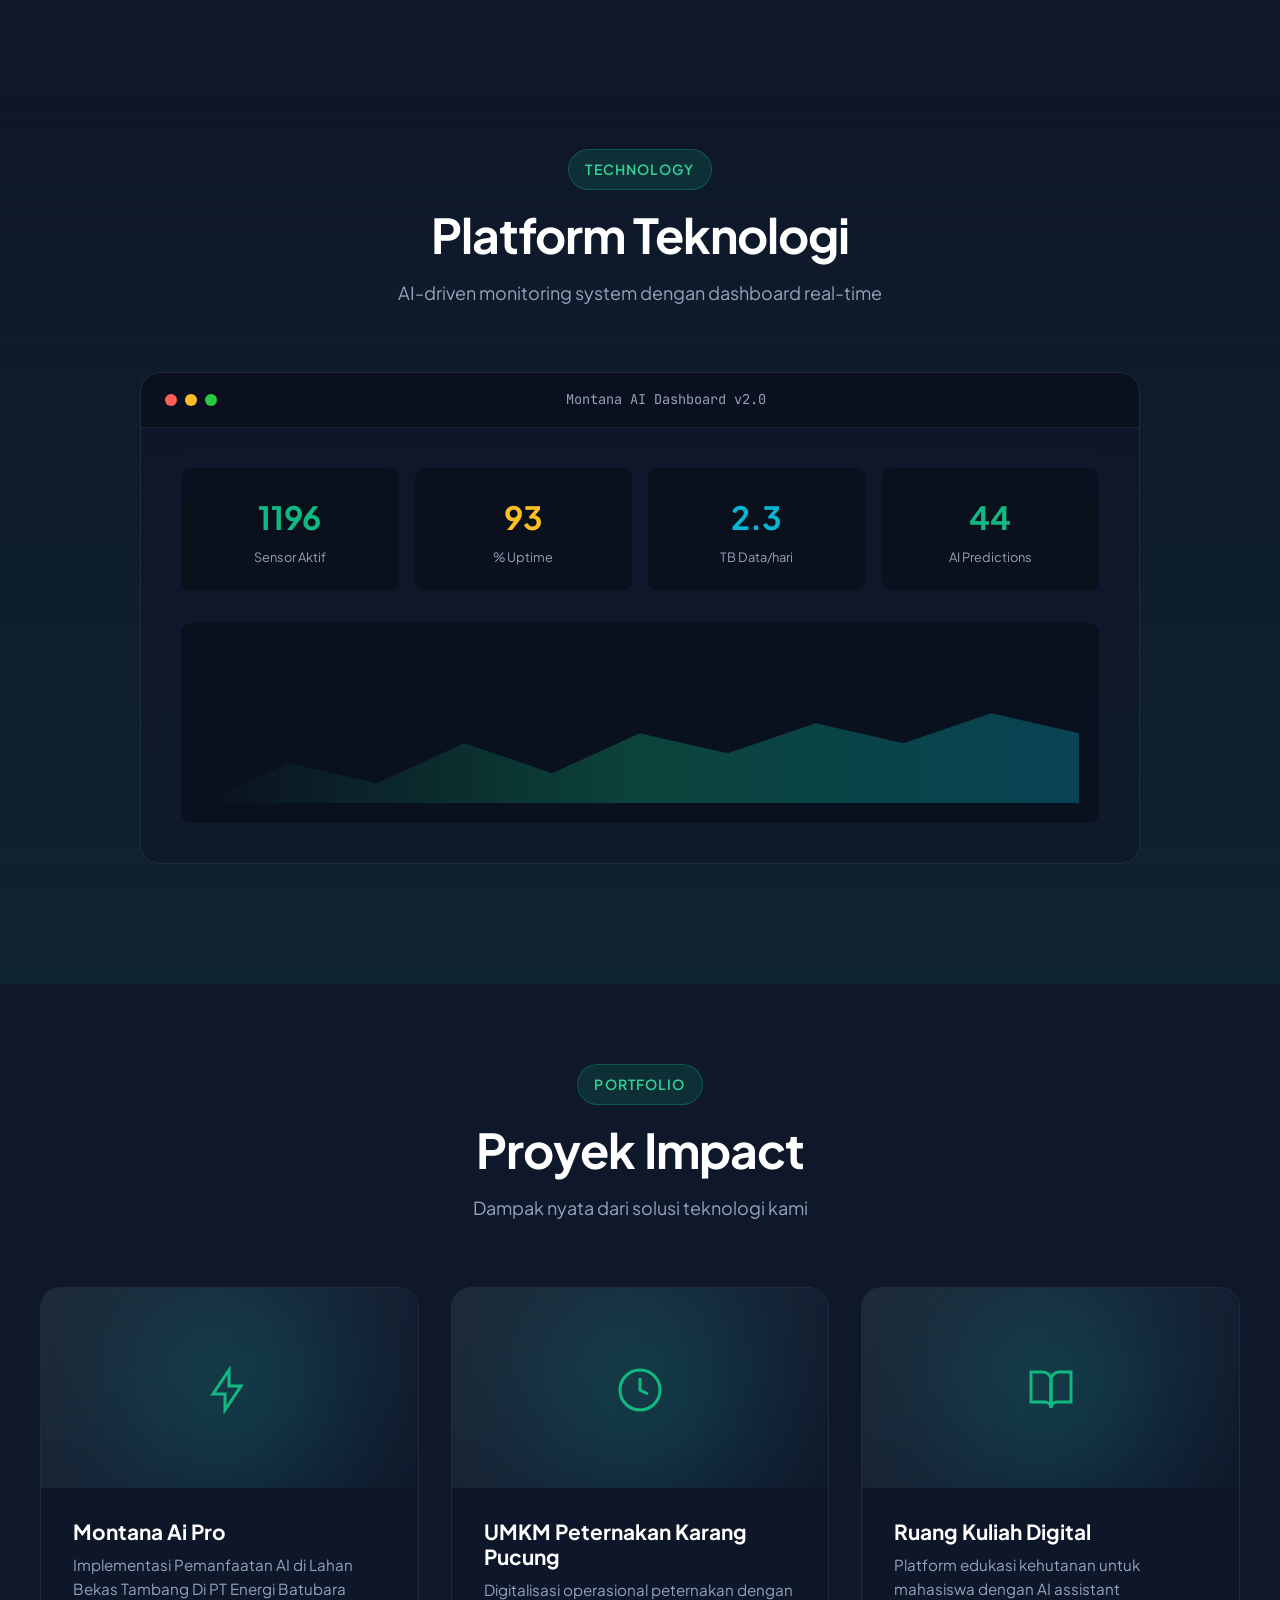
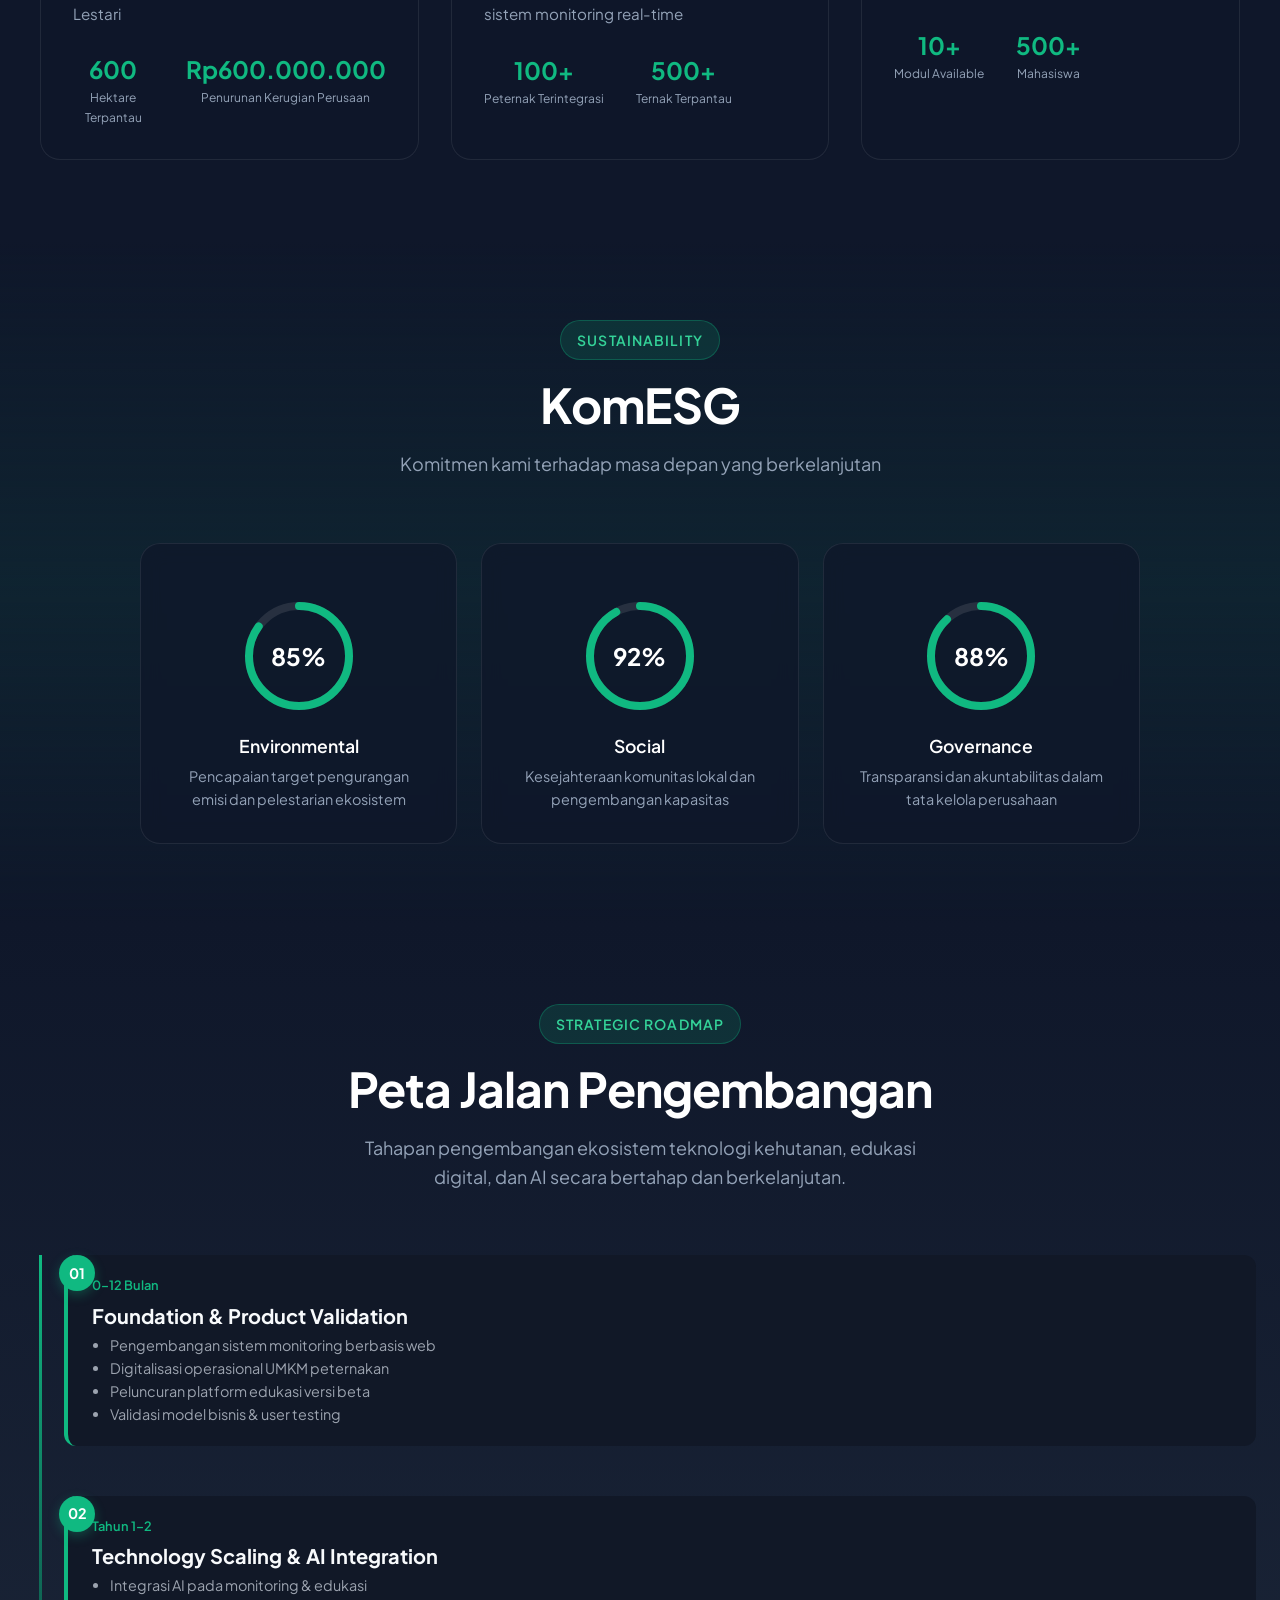
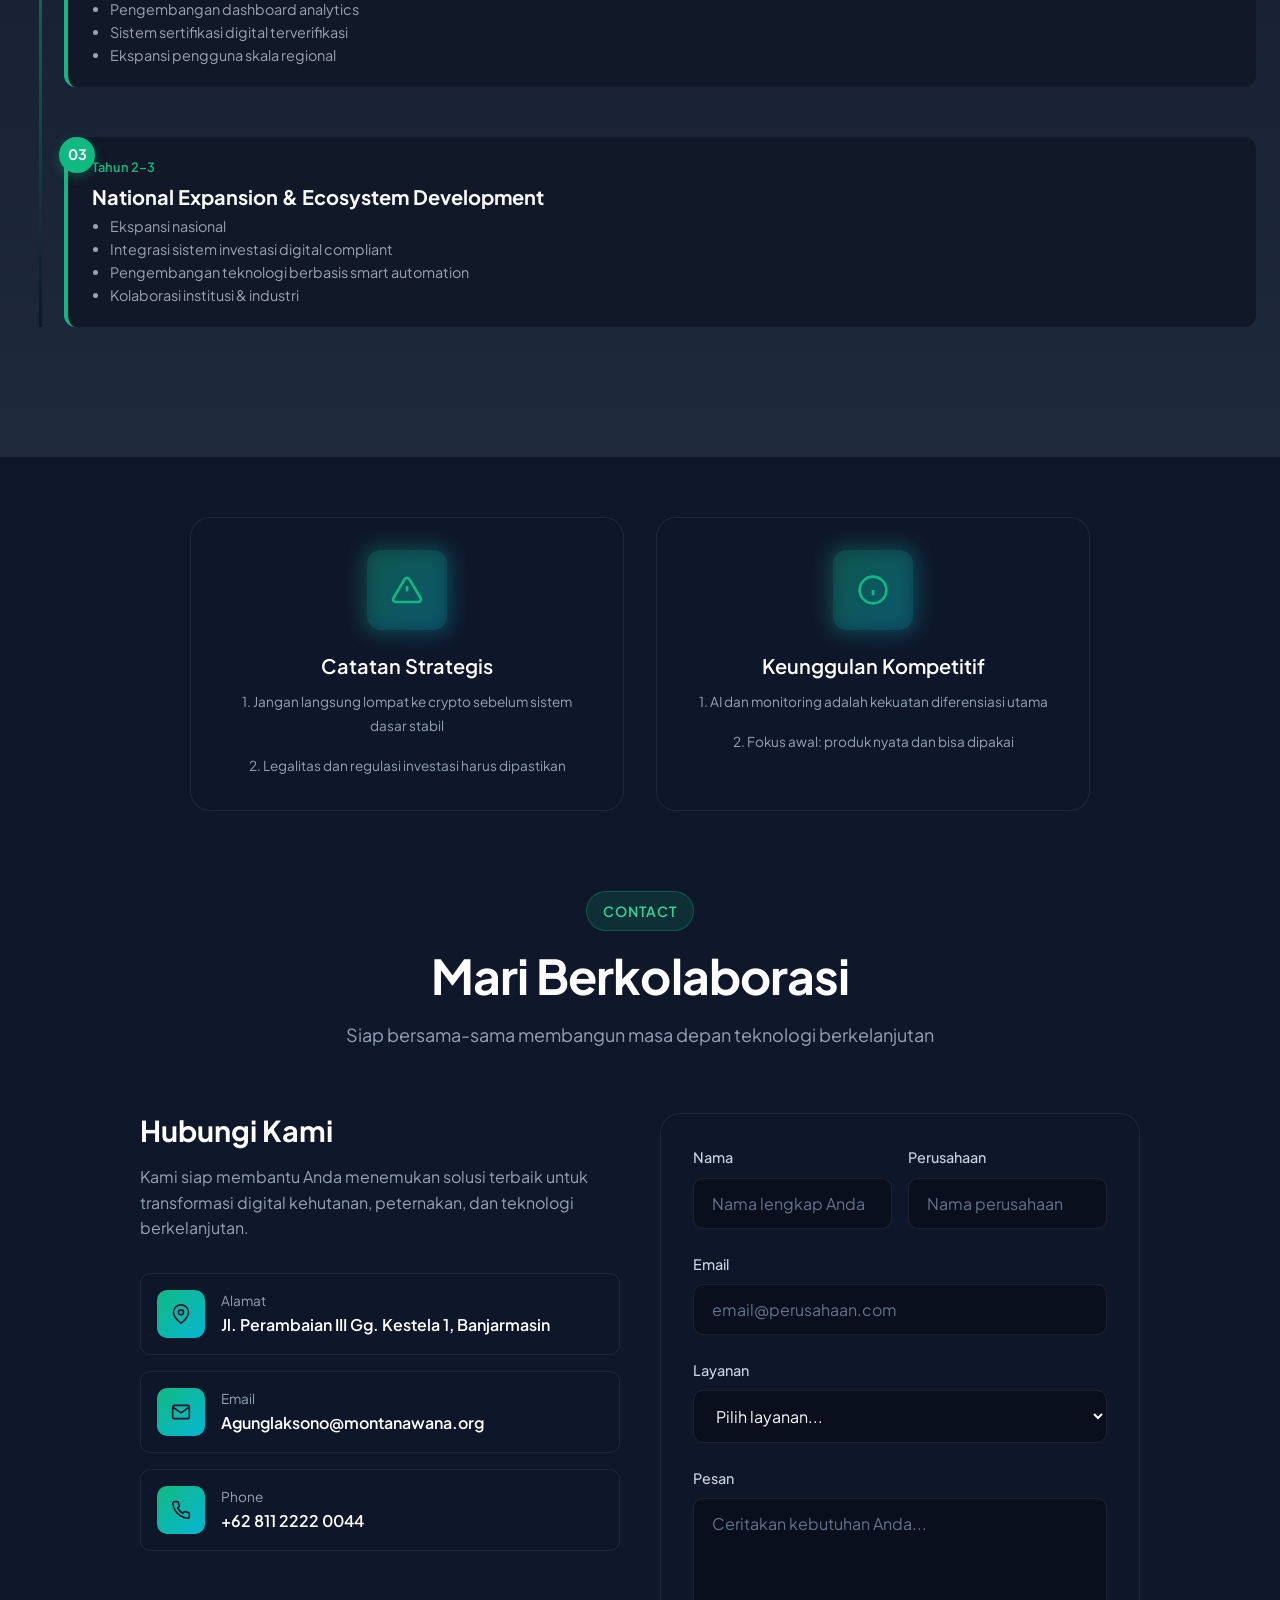
==== commit aa9e8779: "Fix duplicate addressRegion in JSON-LD structured data" ====
--- a/index.html
+++ b/index.html
@@ -135,9 +135,8 @@
             "address": {
               "@type": "PostalAddress",
               "addressLocality": "Karang Pucung",
-              "addressRegion": "Cilacap",
-              "addressCountry": "ID",
-              "addressRegion": "Jawa Tengah"
+              "addressRegion": "Jawa Tengah",
+              "addressCountry": "ID"
             }
           },
           "description": "Agung Laksono adalah CEO dan Founder PT Montana Wana Teknologi, perusahaan teknologi digital yang fokus pada solusi Smart Forestry, AI Monitoring, dan transformasi digital untuk sektor kehutanan, lingkungan, dan bisnis di Indonesia.",
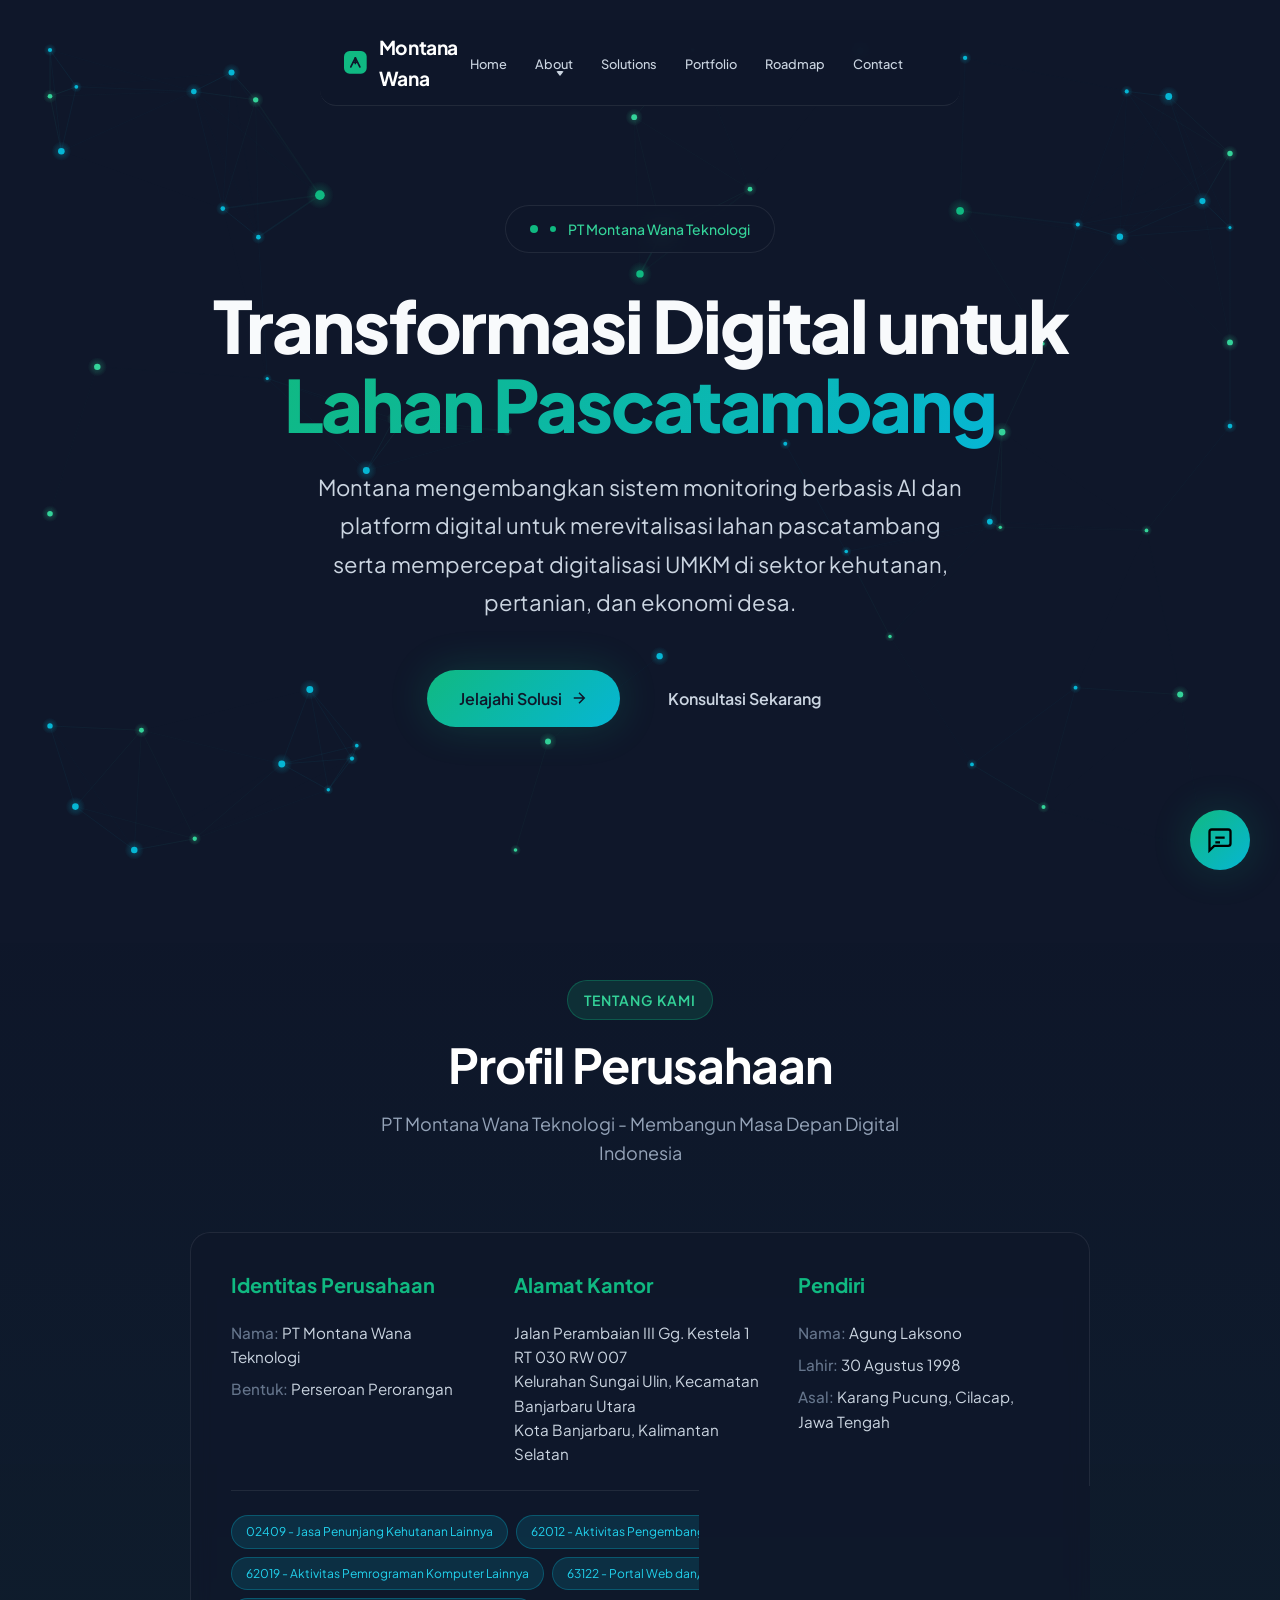
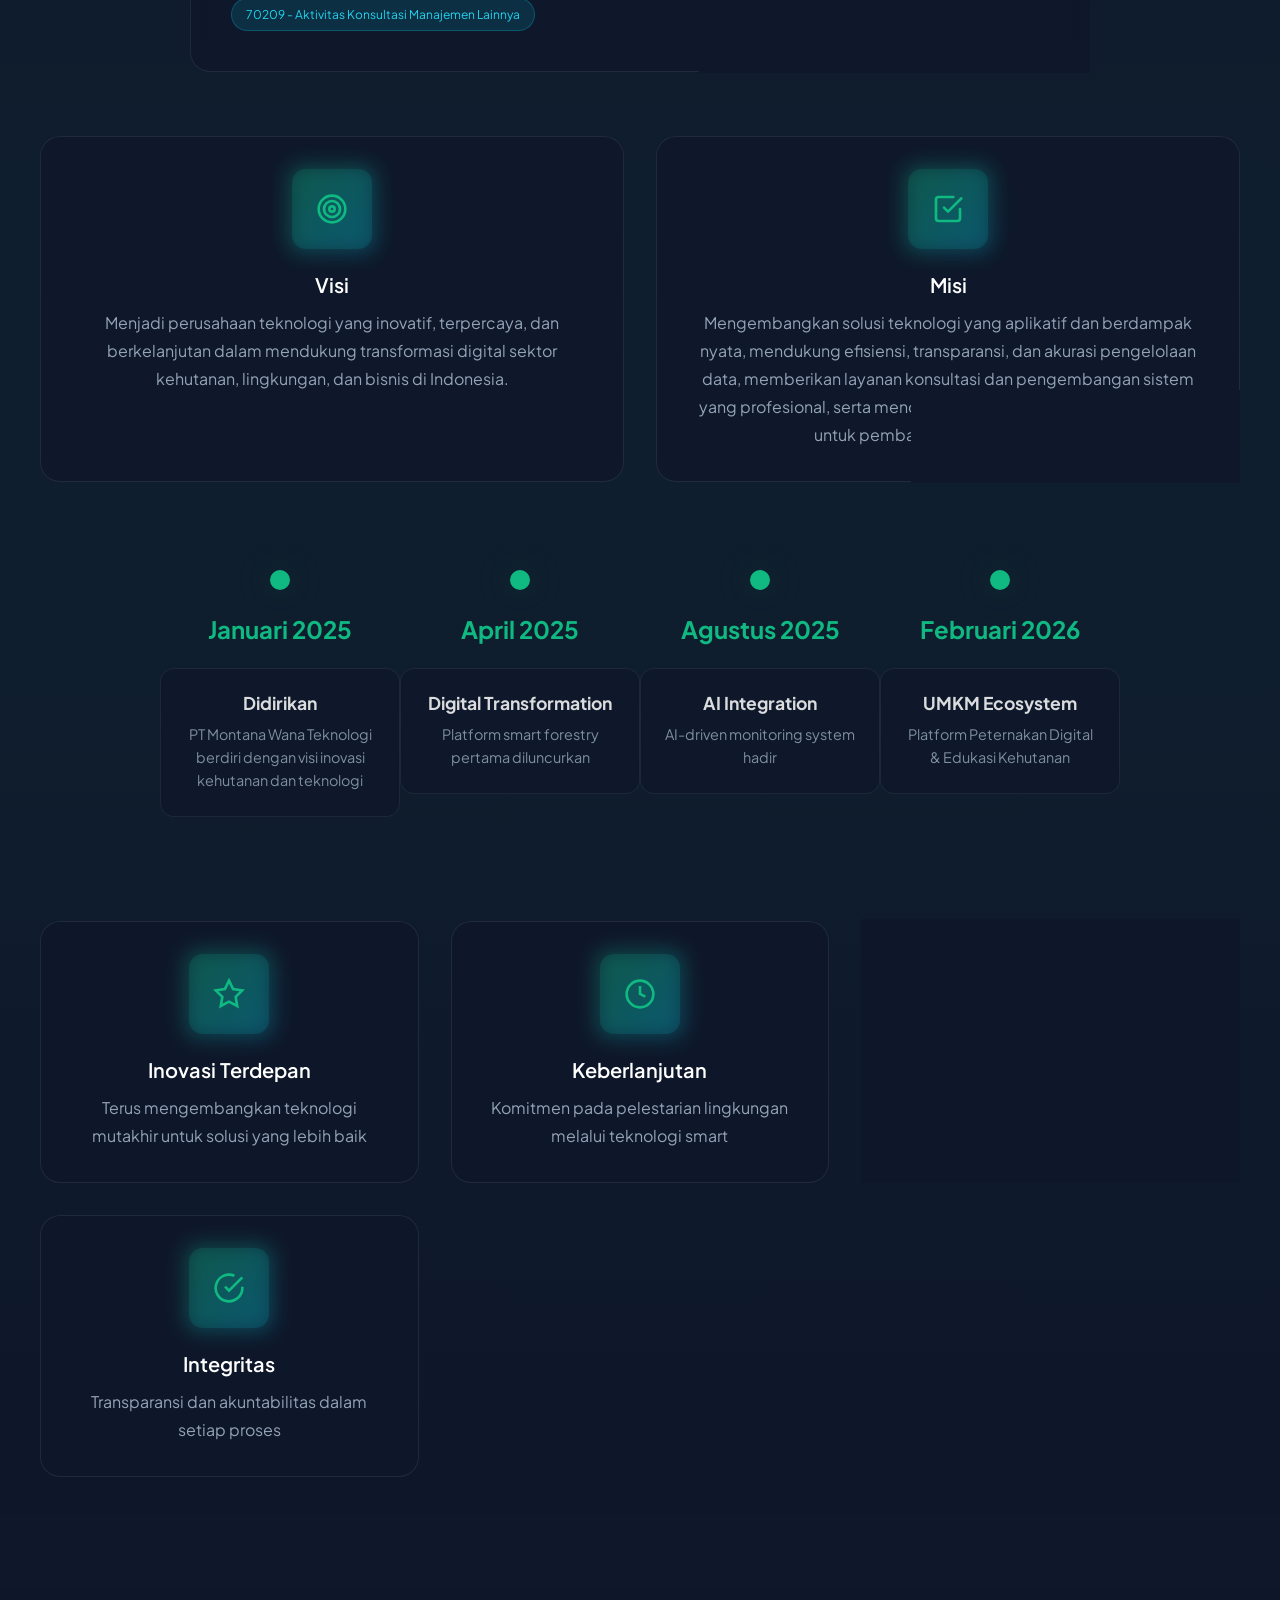
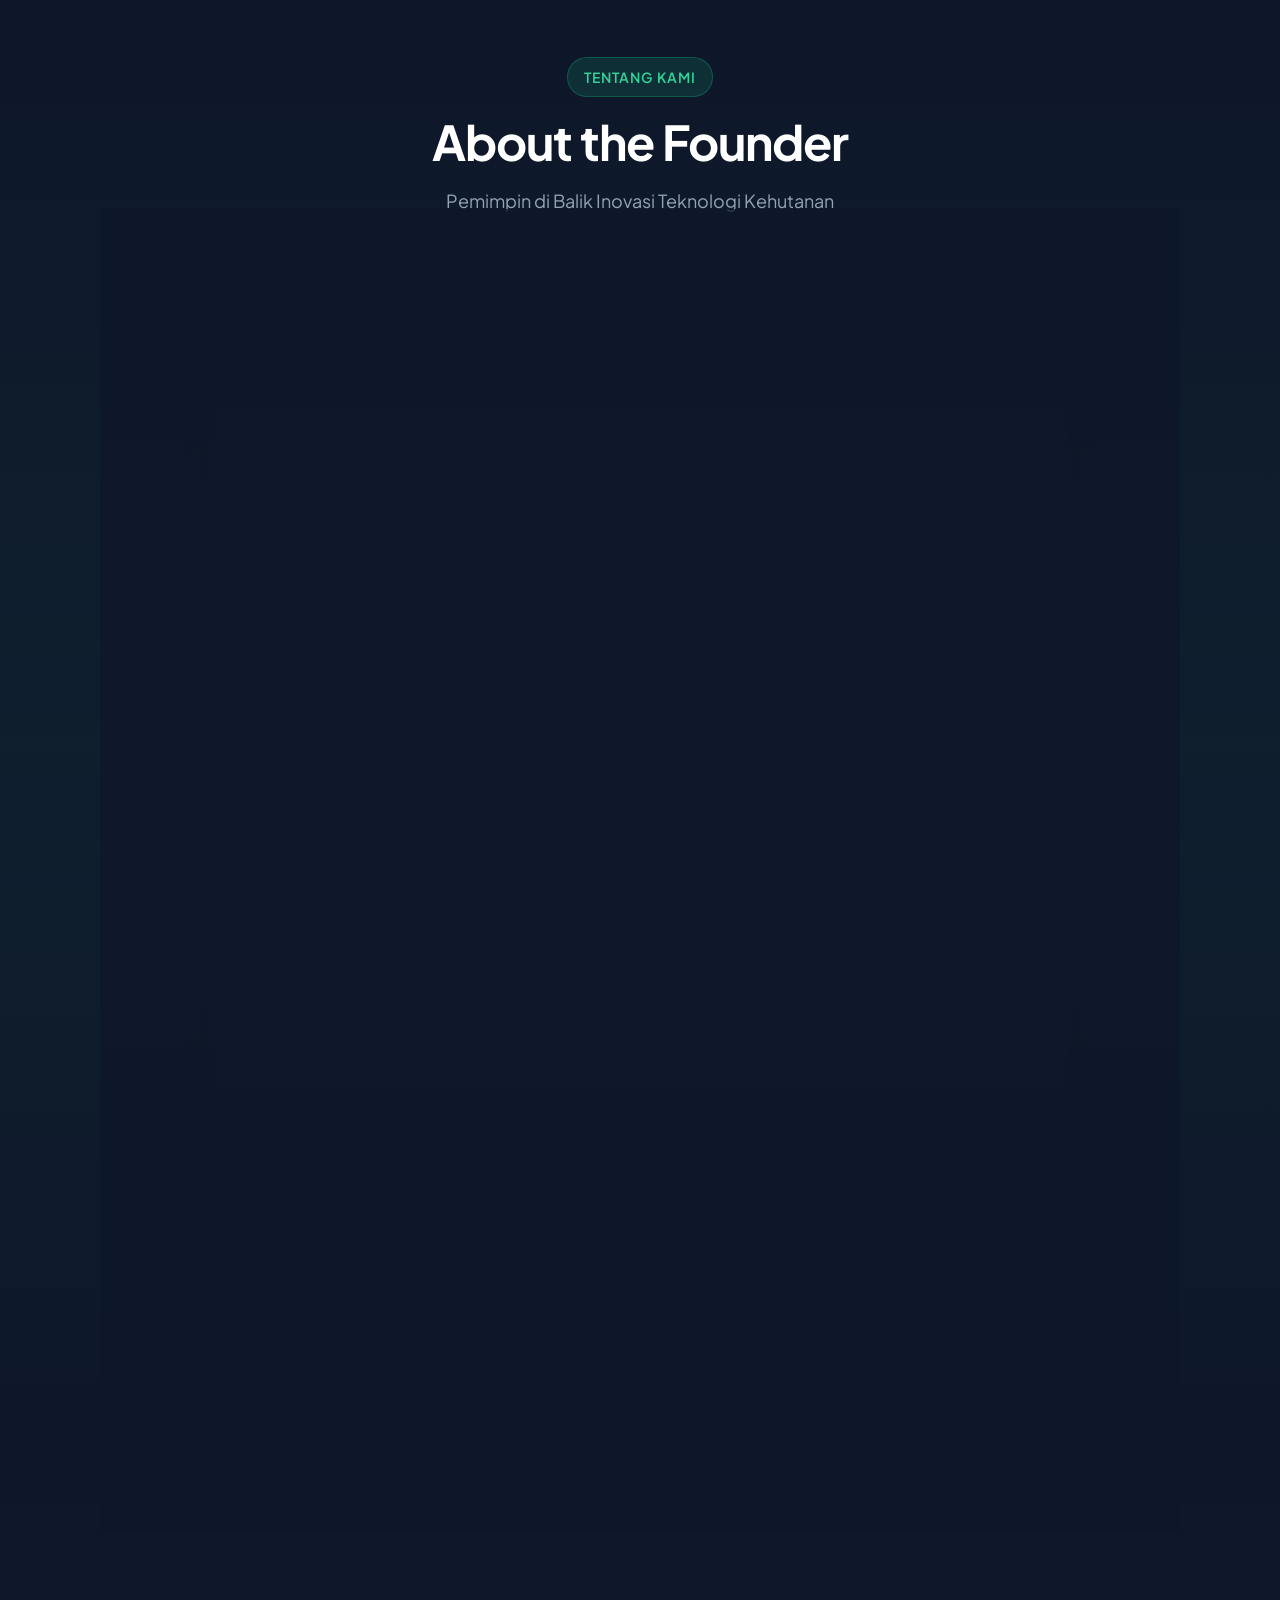
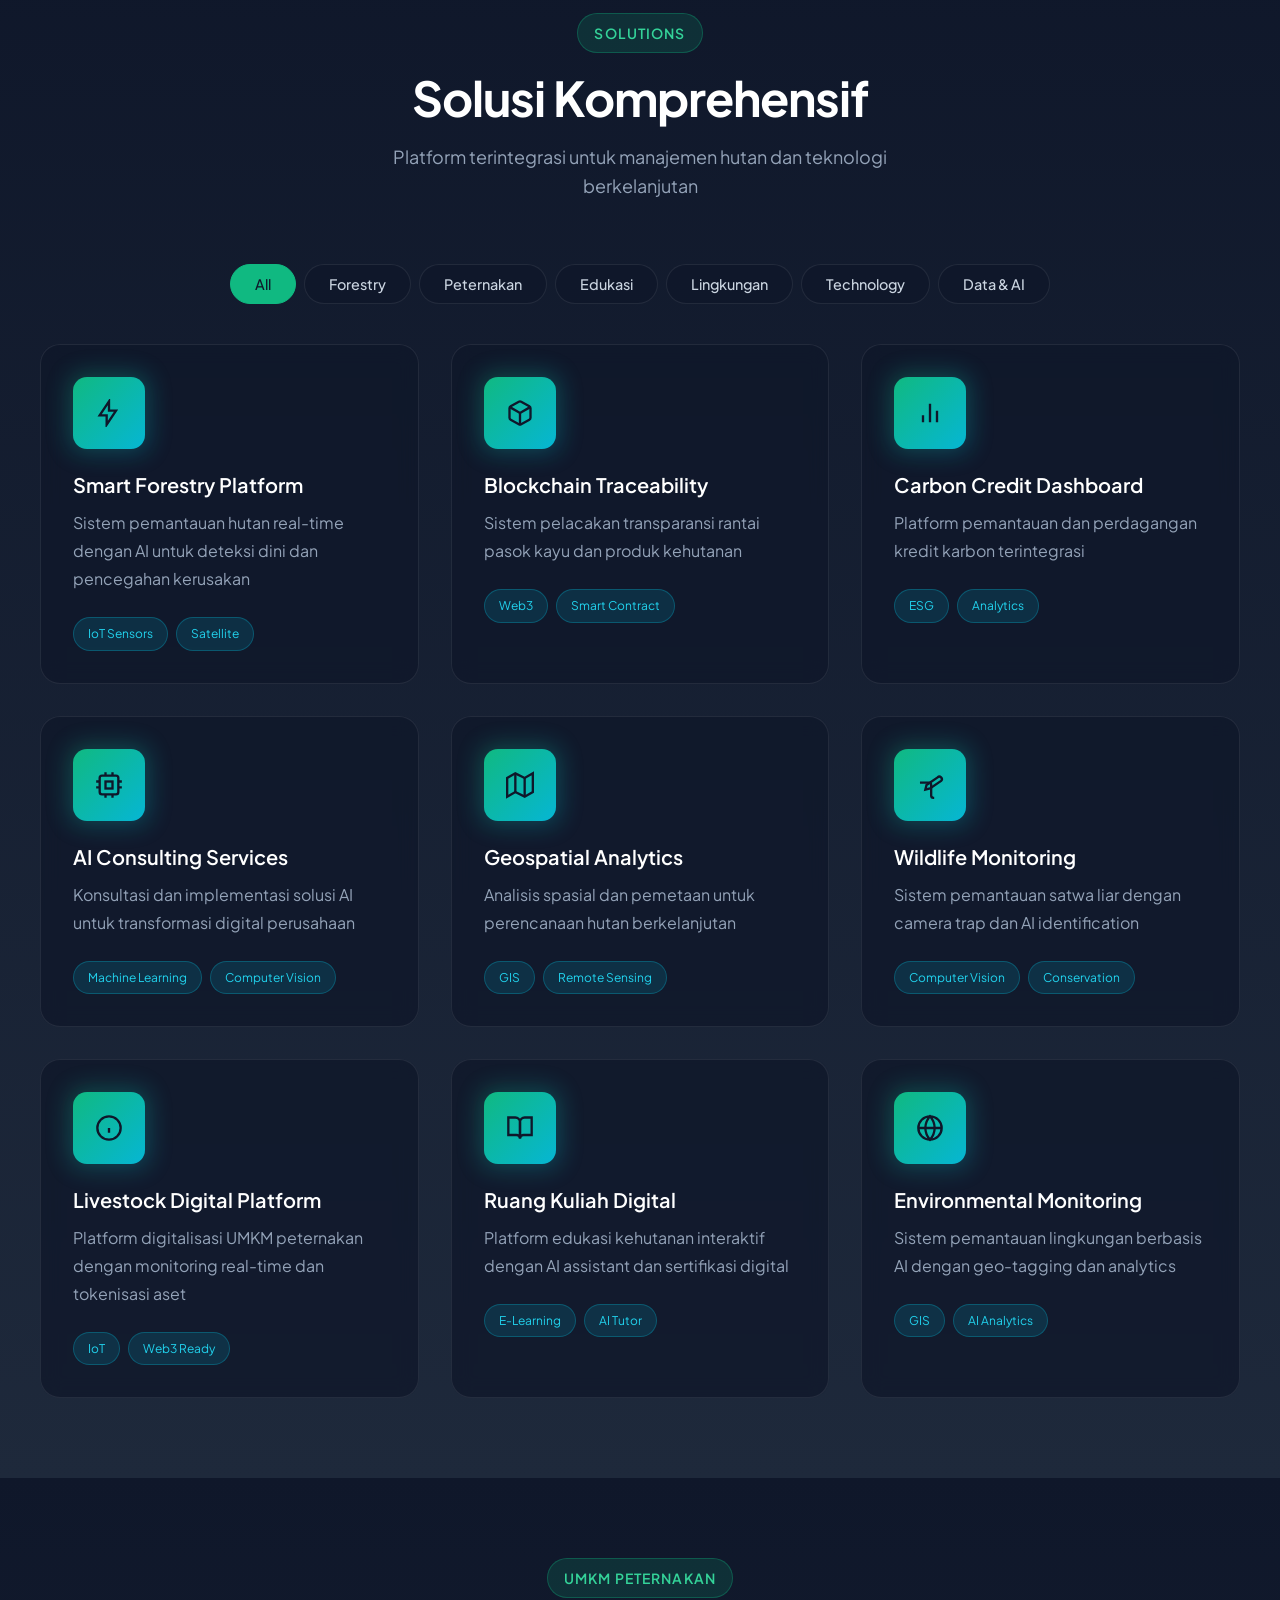
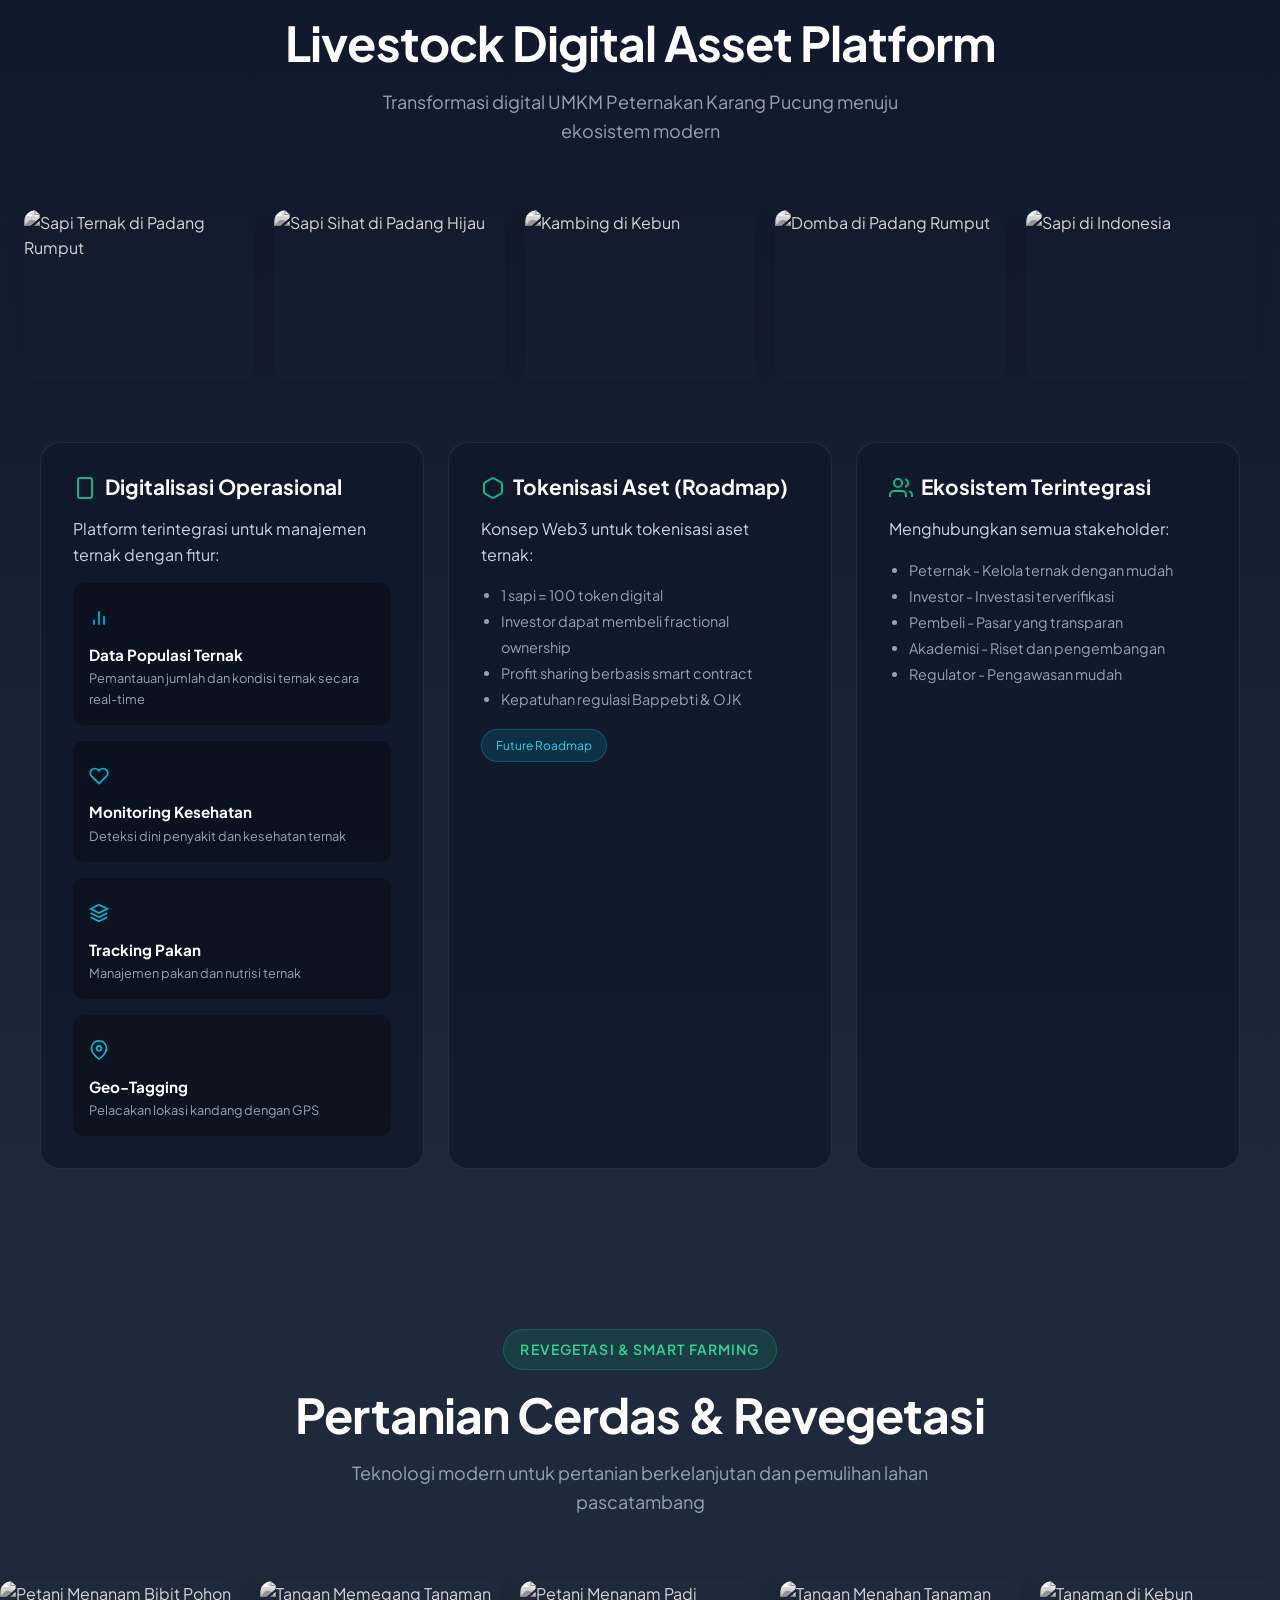
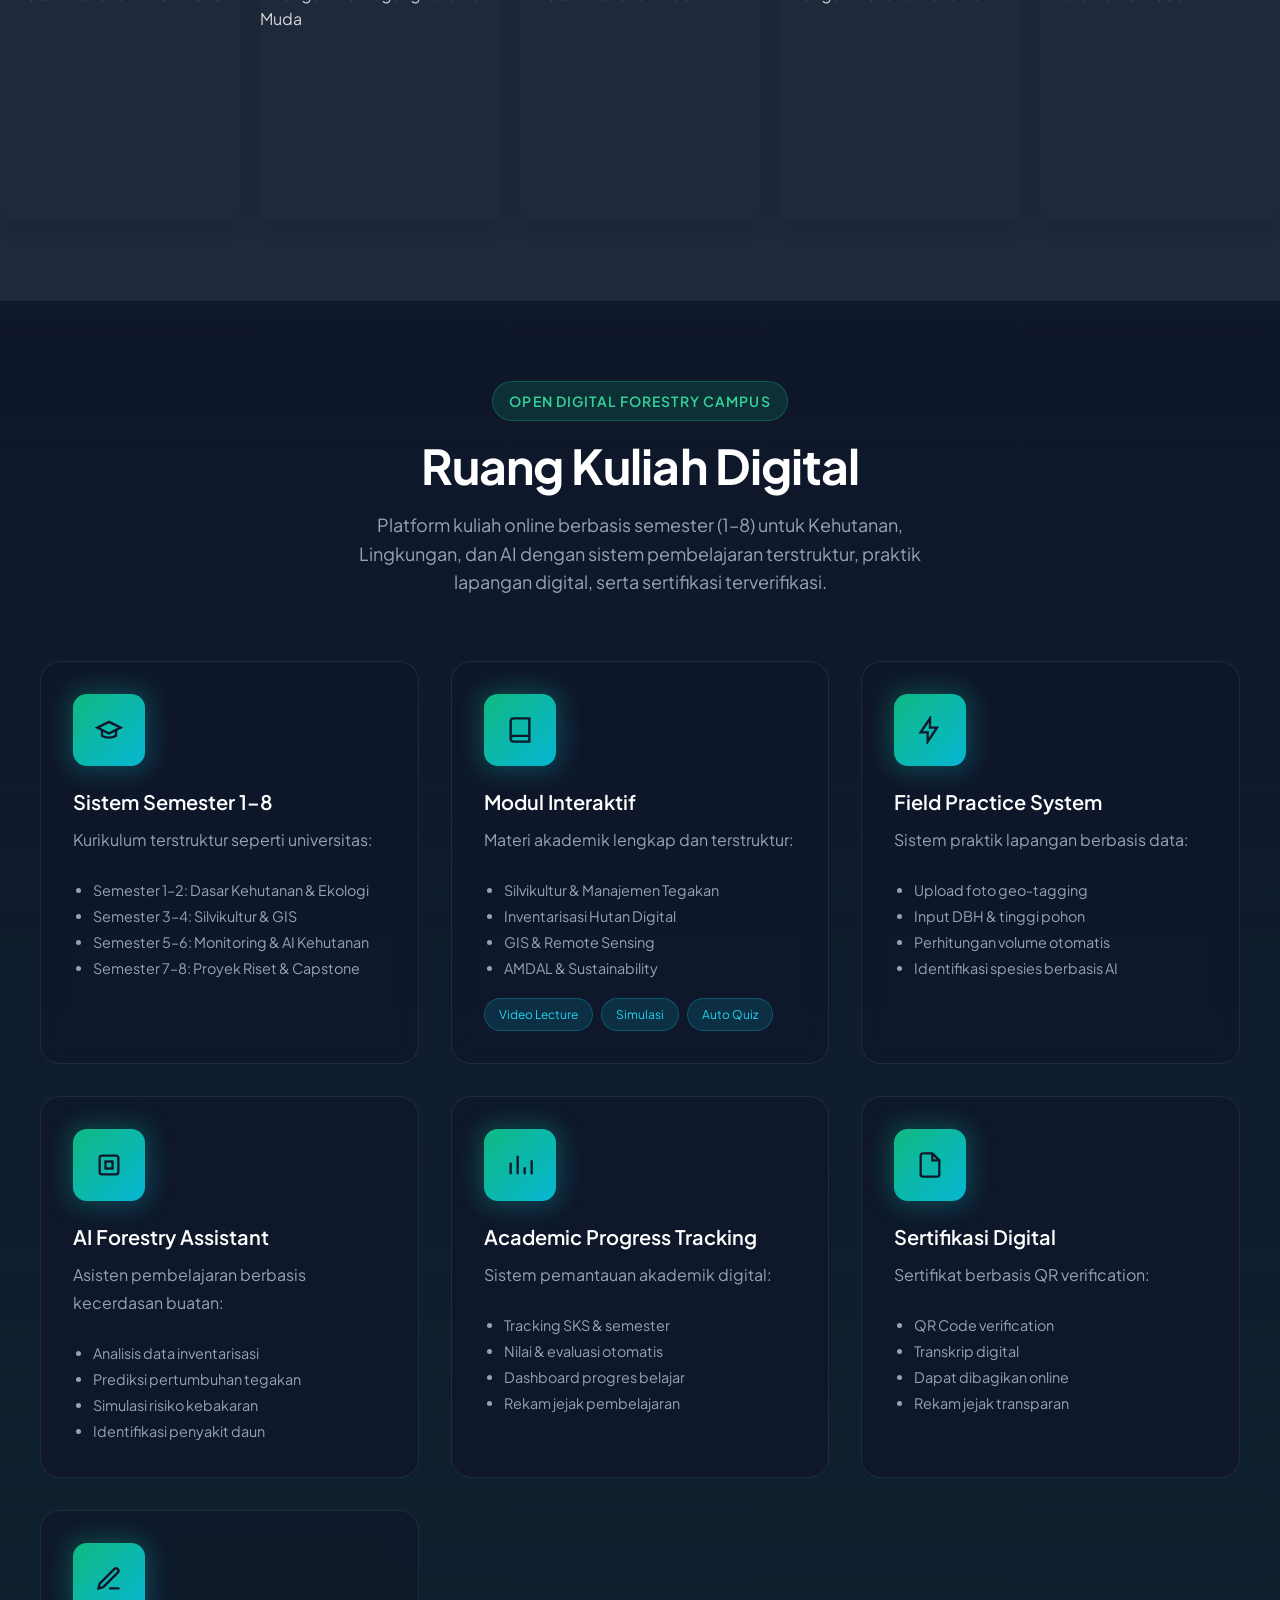
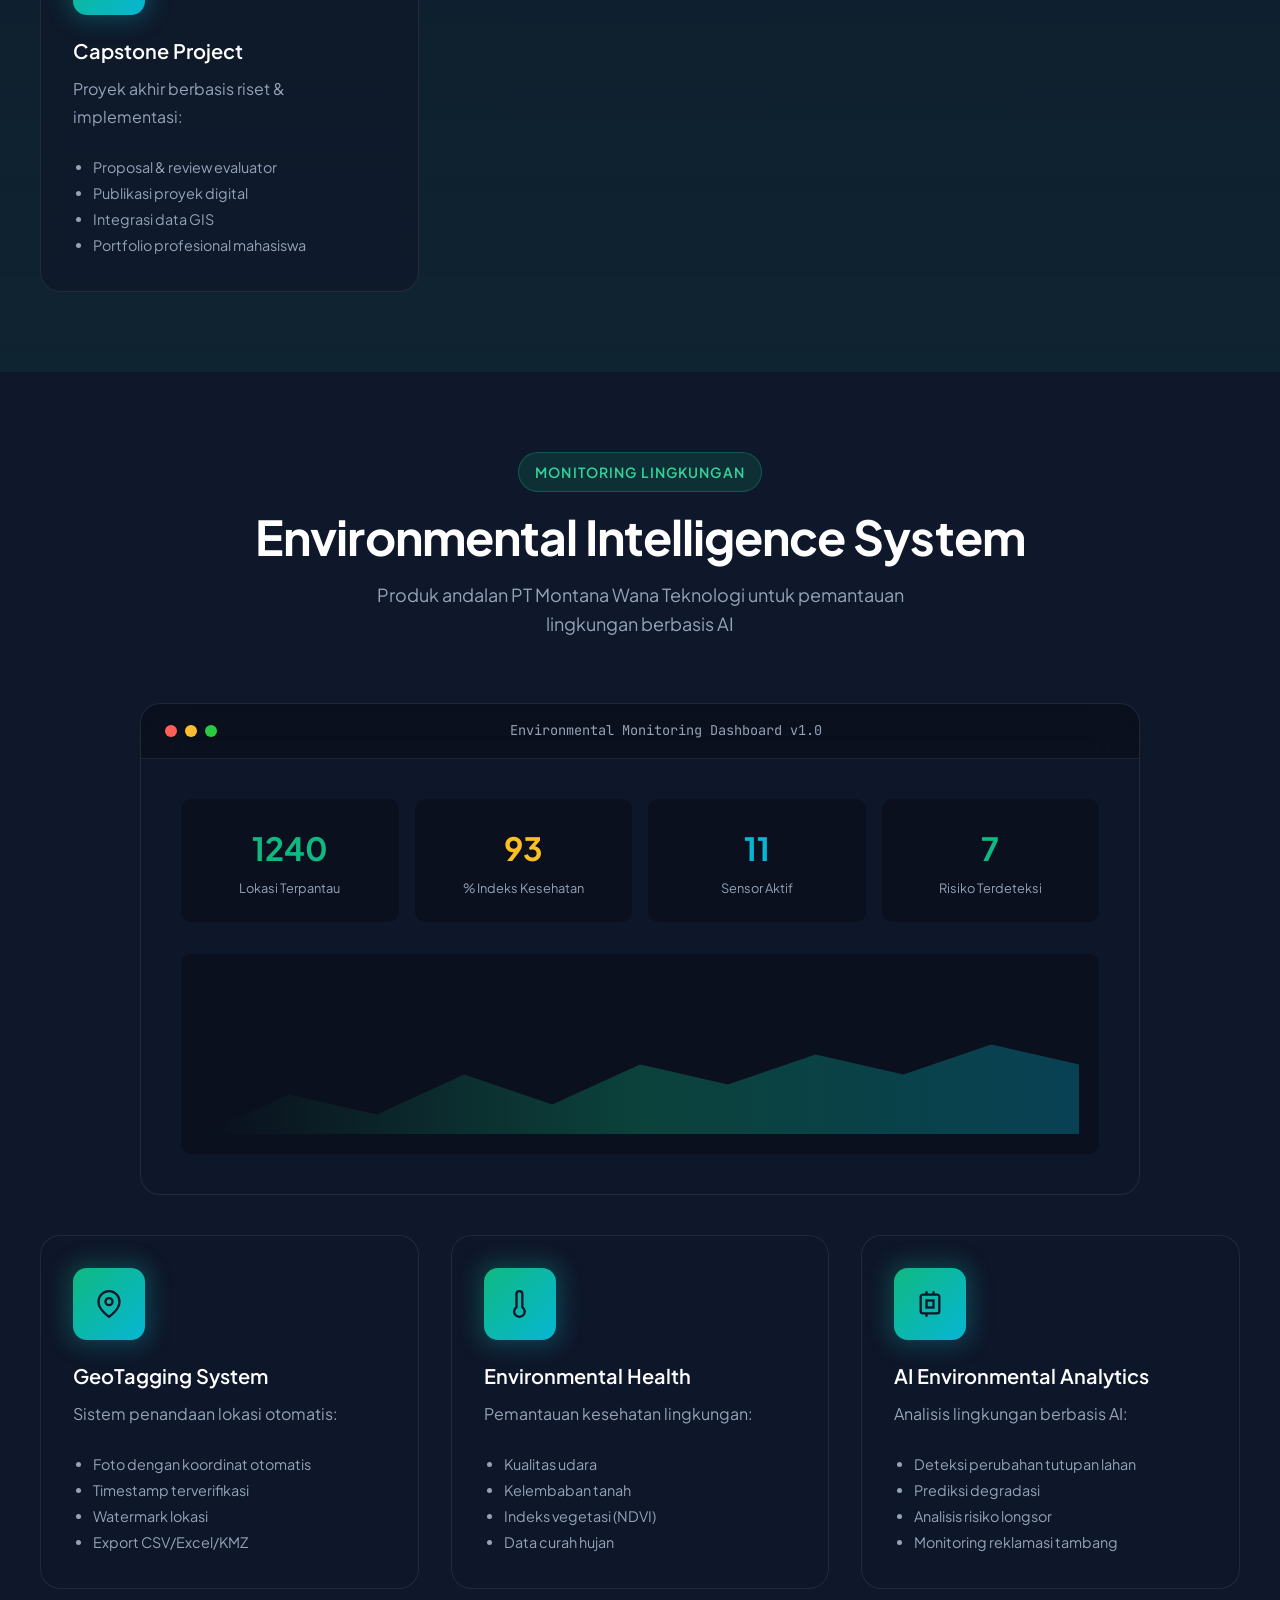
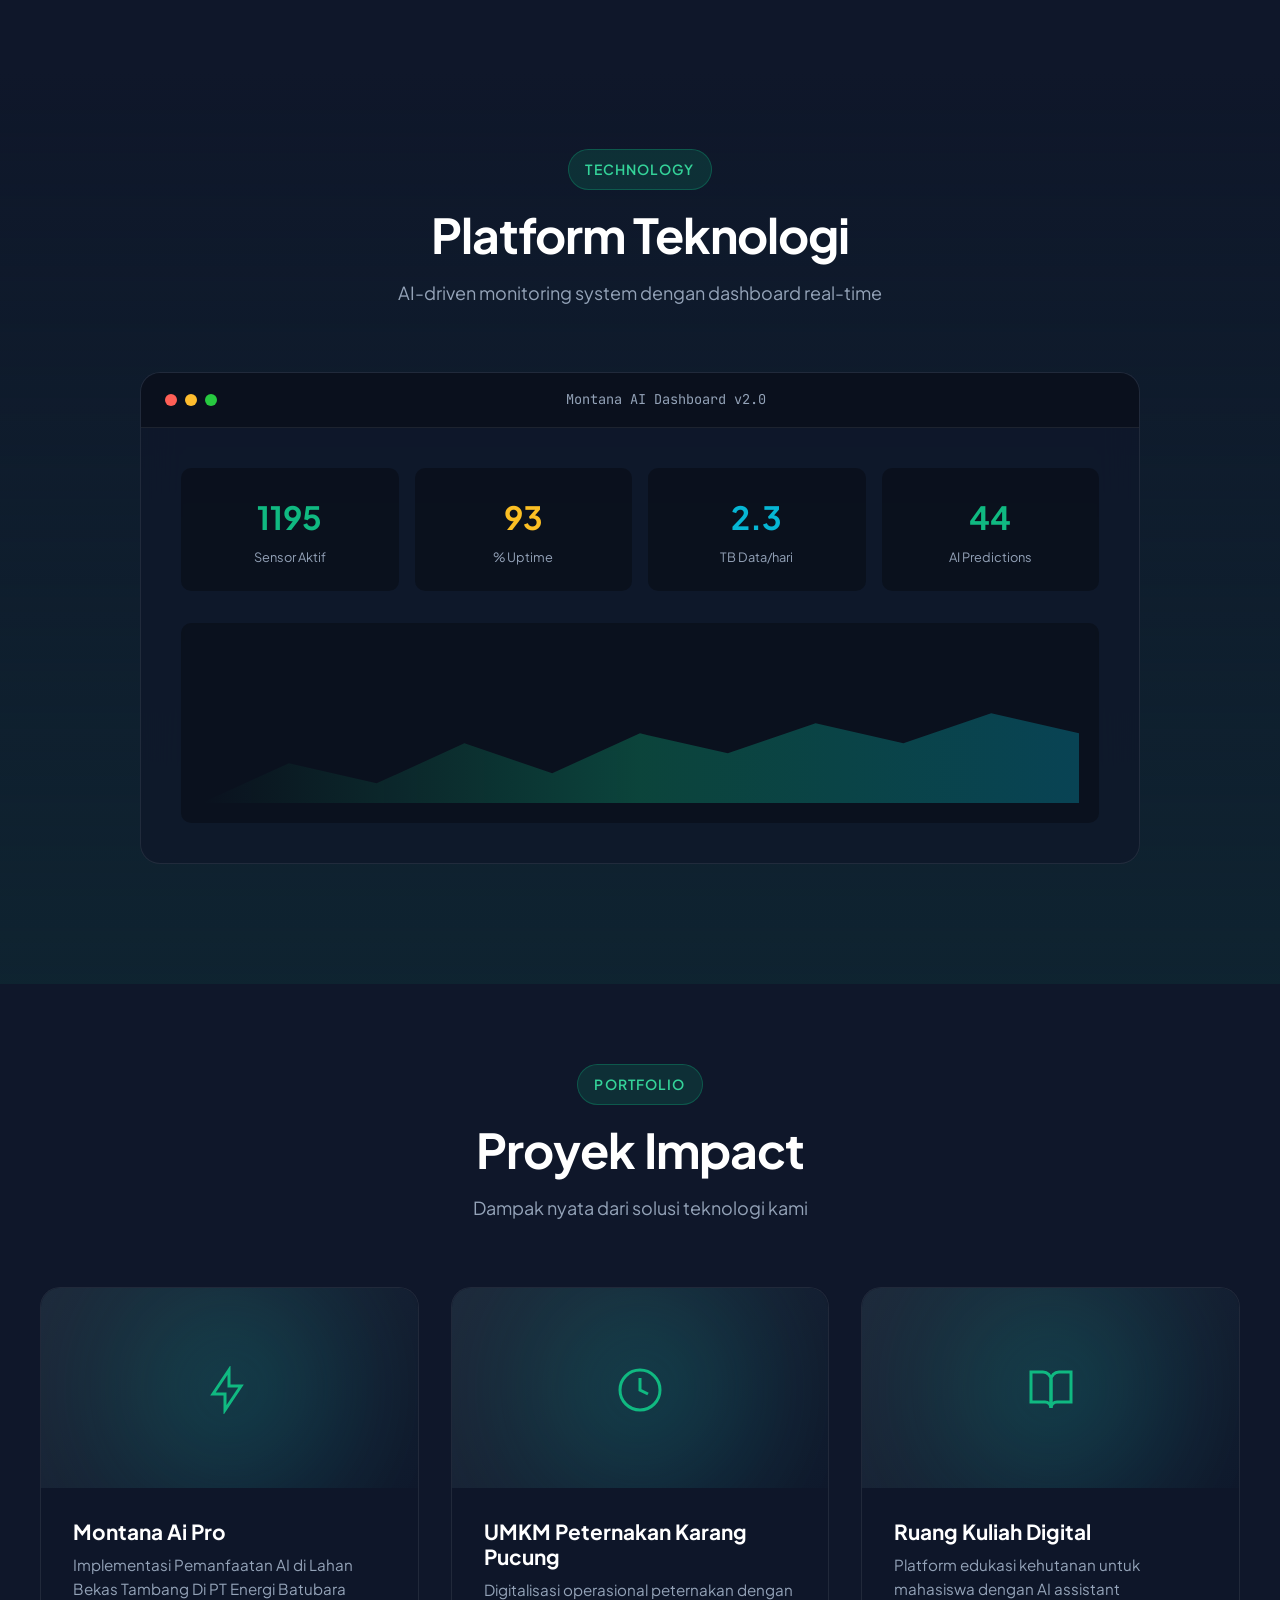
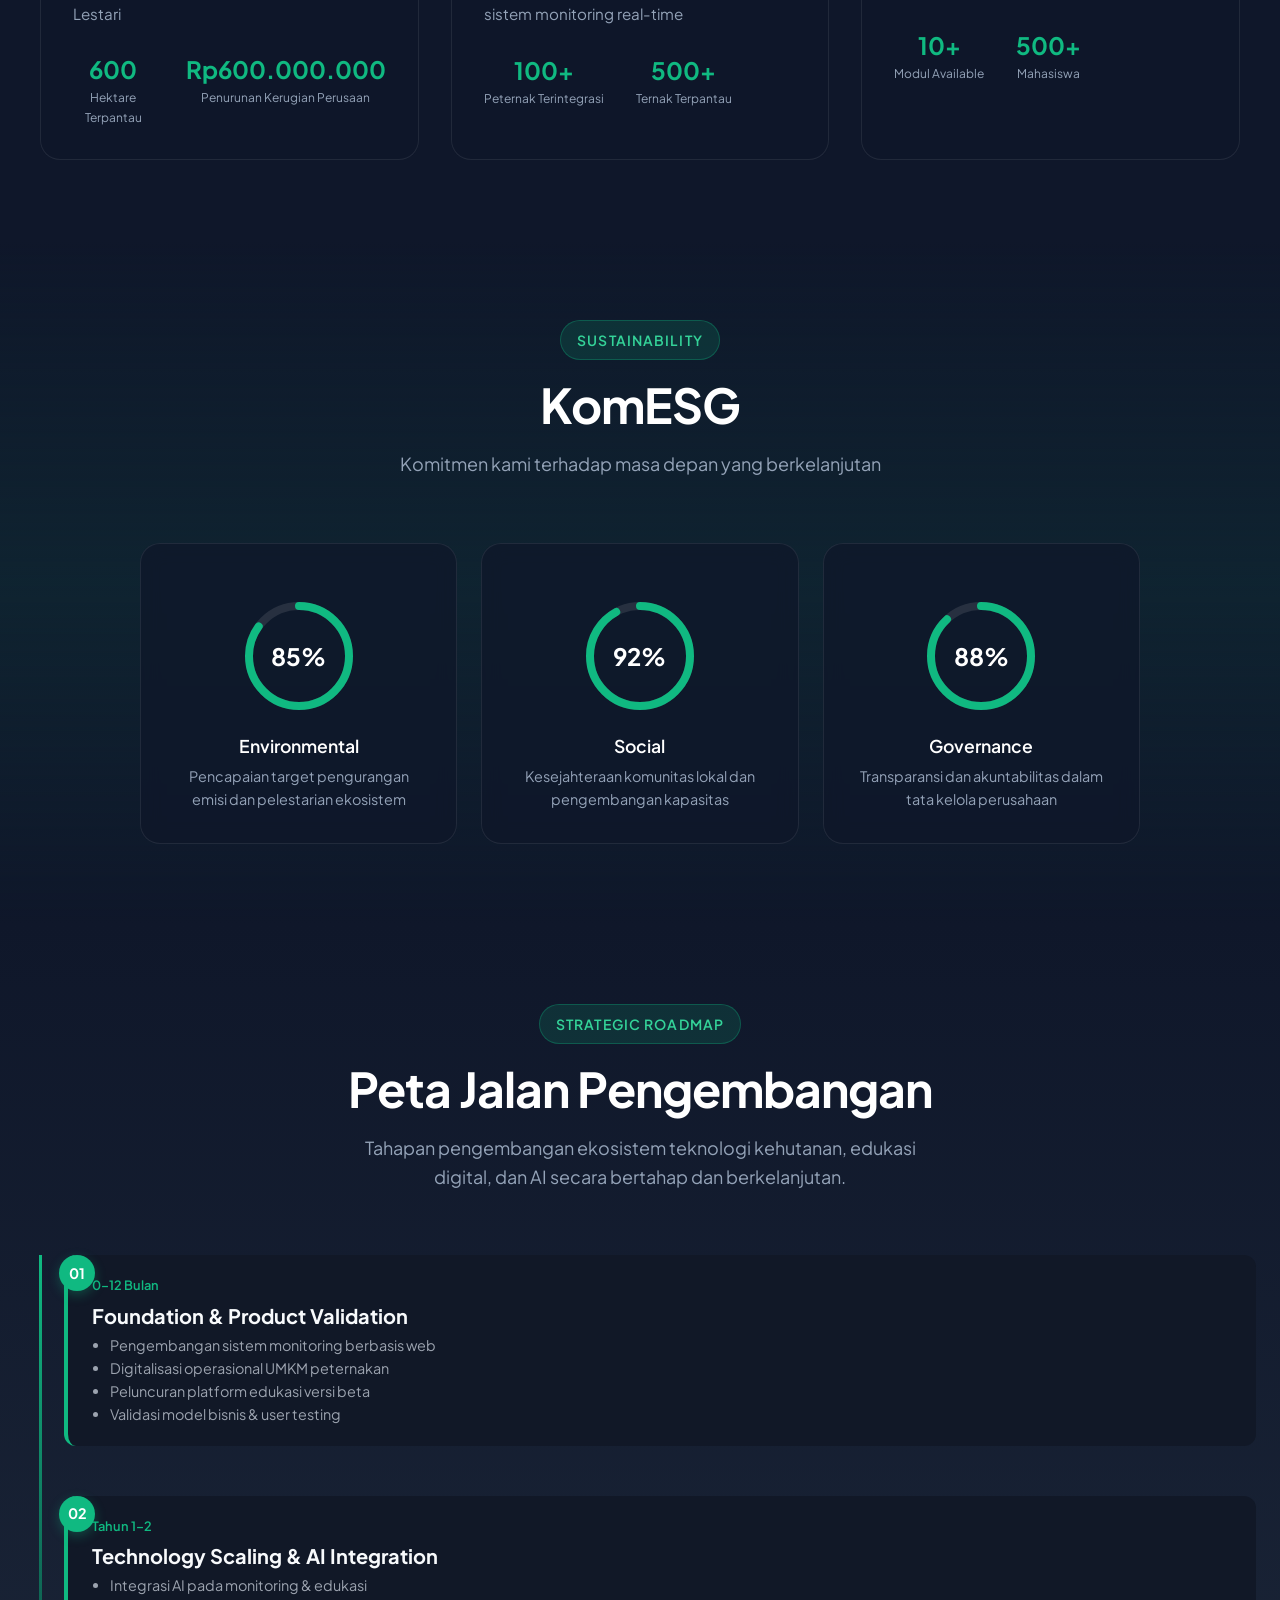
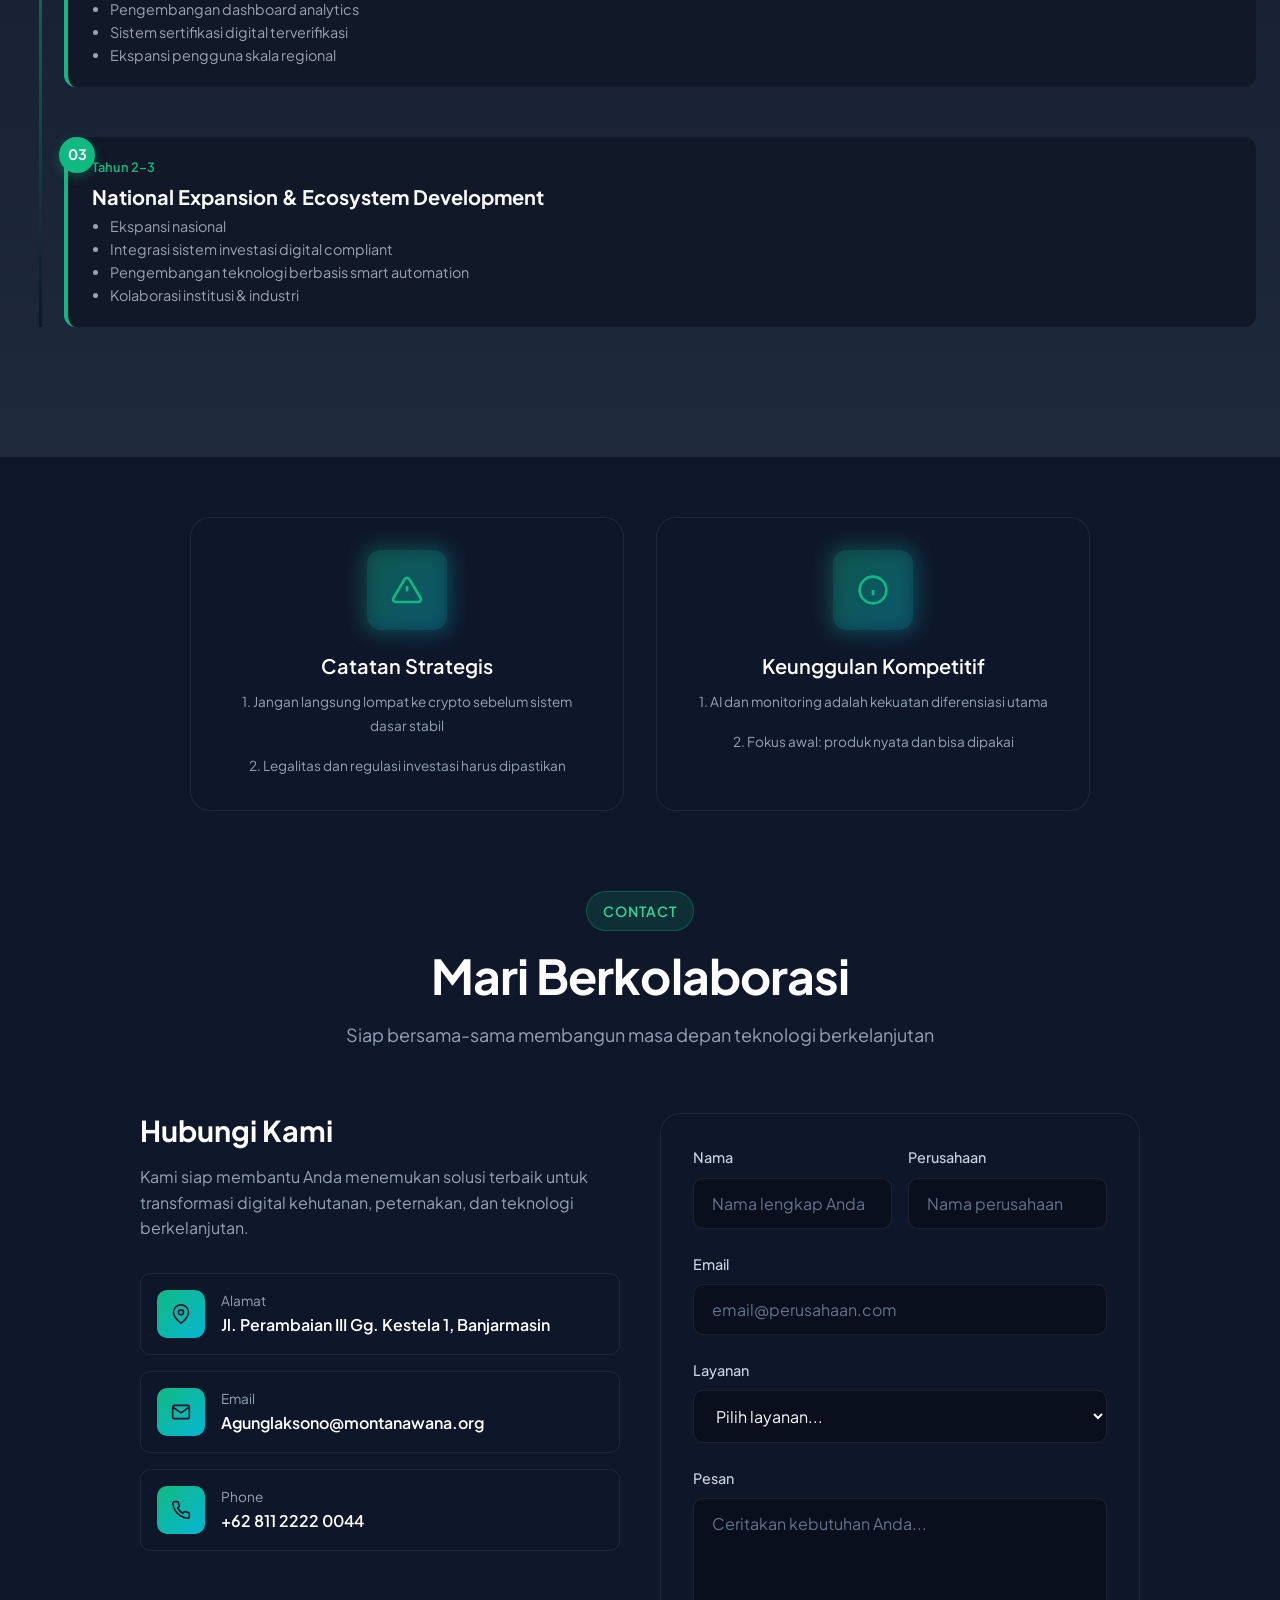
==== commit b58e84dd: "Fix Product schema - add price and priceValidUntil to all offers" ====
--- a/index.html
+++ b/index.html
@@ -196,6 +196,8 @@
               "offers": {
                 "@type": "Offer",
                 "priceCurrency": "IDR",
+                "price": "50000000",
+                "priceValidUntil": "2026-12-31",
                 "availability": "https://schema.org/InStock"
               }
             },
@@ -214,7 +216,14 @@
                   "name": "Features",
                   "value": "Analisis tutupan lahan, Pemantauan pertumbuhan vegetasi, Perhitungan karbon"
                 }
-              ]
+              ],
+              "offers": {
+                "@type": "Offer",
+                "priceCurrency": "IDR",
+                "price": "25000000",
+                "priceValidUntil": "2026-12-31",
+                "availability": "https://schema.org/InStock"
+              }
             },
             {
               "@type": "Product",
@@ -224,7 +233,14 @@
                 "@type": "Brand",
                 "name": "PT Montana Wana Teknologi"
               },
-              "category": "Blockchain Technology"
+              "category": "Blockchain Technology",
+              "offers": {
+                "@type": "Offer",
+                "priceCurrency": "IDR",
+                "price": "75000000",
+                "priceValidUntil": "2026-12-31",
+                "availability": "https://schema.org/InStock"
+              }
             },
             {
               "@type": "Product",
@@ -234,7 +250,14 @@
                 "@type": "Brand",
                 "name": "PT Montana Wana Teknologi"
               },
-              "category": "Environmental Services"
+              "category": "Environmental Services",
+              "offers": {
+                "@type": "Offer",
+                "priceCurrency": "IDR",
+                "price": "60000000",
+                "priceValidUntil": "2026-12-31",
+                "availability": "https://schema.org/InStock"
+              }
             },
             {
               "@type": "Product",
@@ -244,7 +267,14 @@
                 "@type": "Brand",
                 "name": "PT Montana Wana Teknologi"
               },
-              "category": "Geospatial Technology"
+              "category": "Geospatial Technology",
+              "offers": {
+                "@type": "Offer",
+                "priceCurrency": "IDR",
+                "price": "45000000",
+                "priceValidUntil": "2026-12-31",
+                "availability": "https://schema.org/InStock"
+              }
             },
             {
               "@type": "Product",
@@ -254,7 +284,14 @@
                 "@type": "Brand",
                 "name": "PT Montana Wana Teknologi"
               },
-              "category": "Conservation Technology"
+              "category": "Conservation Technology",
+              "offers": {
+                "@type": "Offer",
+                "priceCurrency": "IDR",
+                "price": "40000000",
+                "priceValidUntil": "2026-12-31",
+                "availability": "https://schema.org/InStock"
+              }
             },
             {
               "@type": "Product",
@@ -264,7 +301,14 @@
                 "@type": "Brand",
                 "name": "PT Montana Wana Teknologi"
               },
-              "category": "Agricultural Technology"
+              "category": "Agricultural Technology",
+              "offers": {
+                "@type": "Offer",
+                "priceCurrency": "IDR",
+                "price": "30000000",
+                "priceValidUntil": "2026-12-31",
+                "availability": "https://schema.org/InStock"
+              }
             },
             {
               "@type": "Product",
@@ -274,7 +318,14 @@
                 "@type": "Brand",
                 "name": "PT Montana Wana Teknologi"
               },
-              "category": "EdTech"
+              "category": "EdTech",
+              "offers": {
+                "@type": "Offer",
+                "priceCurrency": "IDR",
+                "price": "15000000",
+                "priceValidUntil": "2026-12-31",
+                "availability": "https://schema.org/InStock"
+              }
             },
             {
               "@type": "Product",
@@ -284,7 +335,14 @@
                 "@type": "Brand",
                 "name": "PT Montana Wana Teknologi"
               },
-              "category": "Environmental Technology"
+              "category": "Environmental Technology",
+              "offers": {
+                "@type": "Offer",
+                "priceCurrency": "IDR",
+                "price": "35000000",
+                "priceValidUntil": "2026-12-31",
+                "availability": "https://schema.org/InStock"
+              }
             },
             {
               "@type": "Service",
